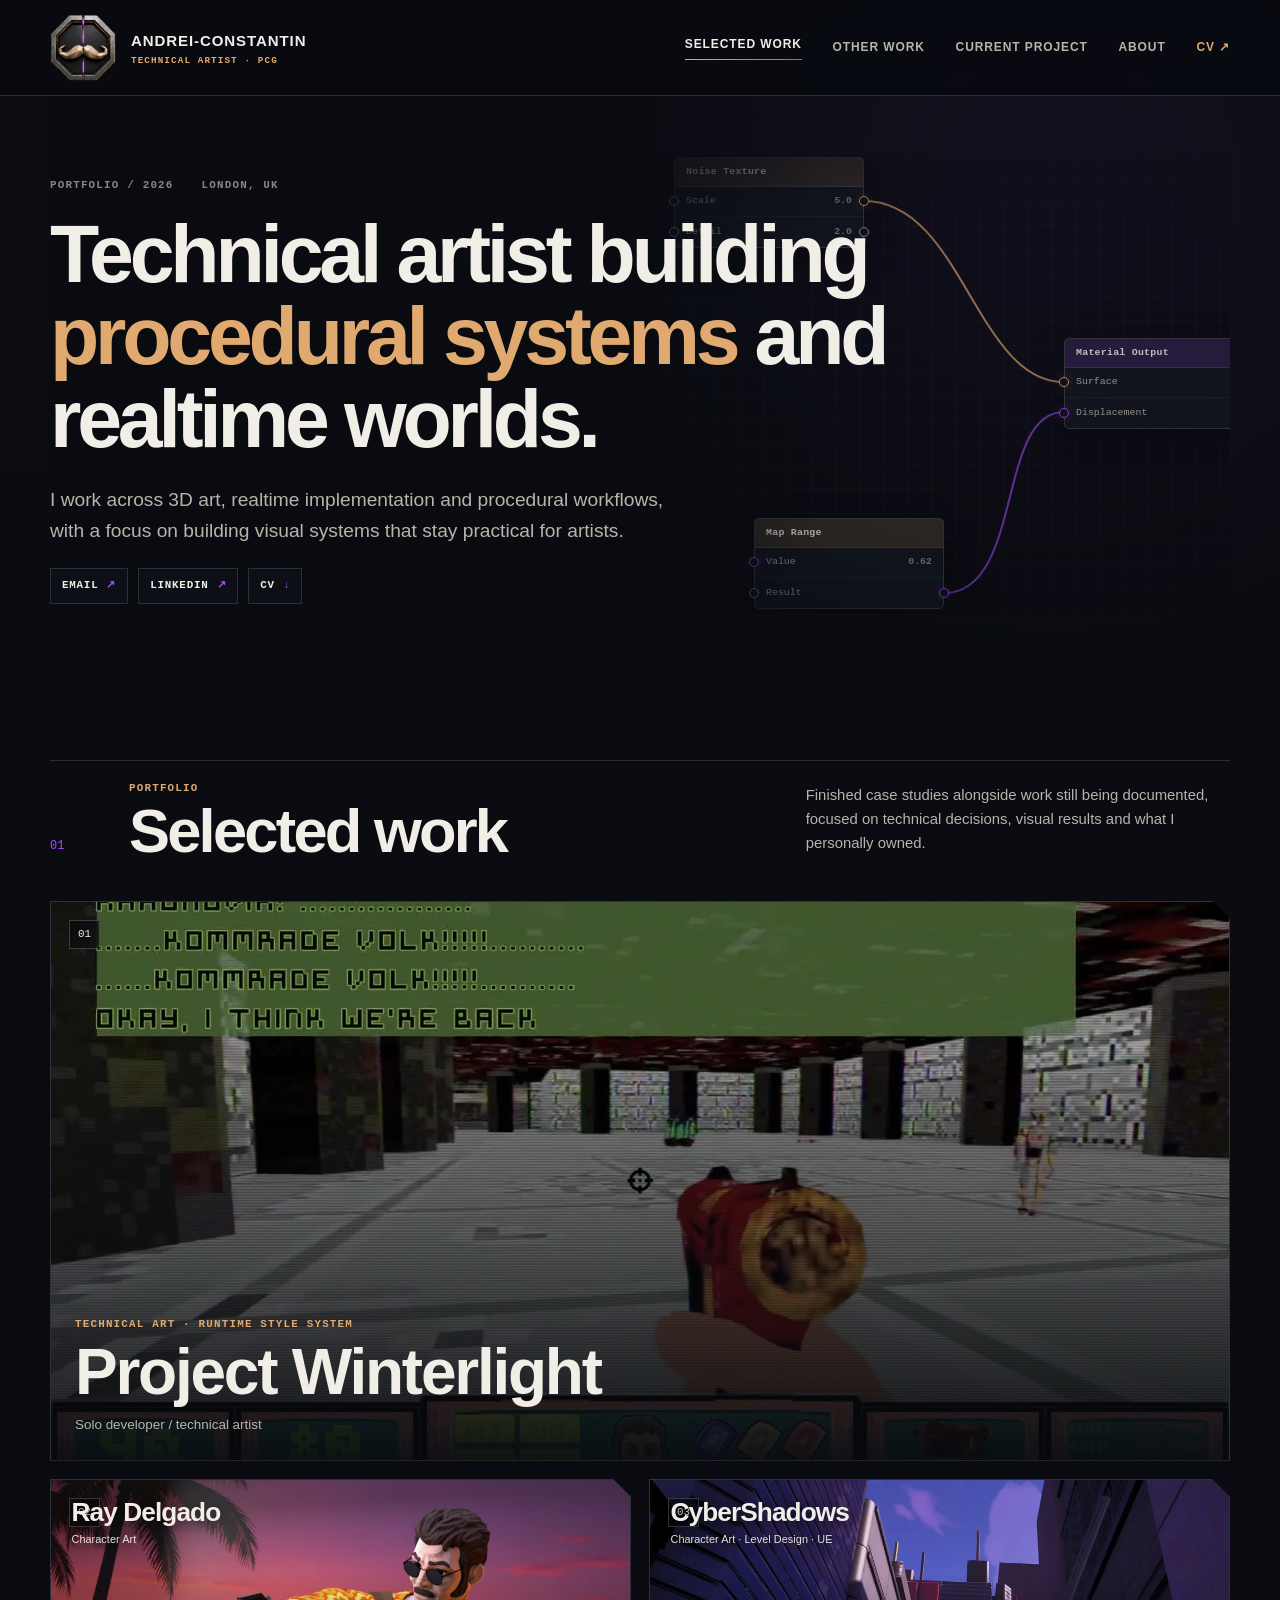
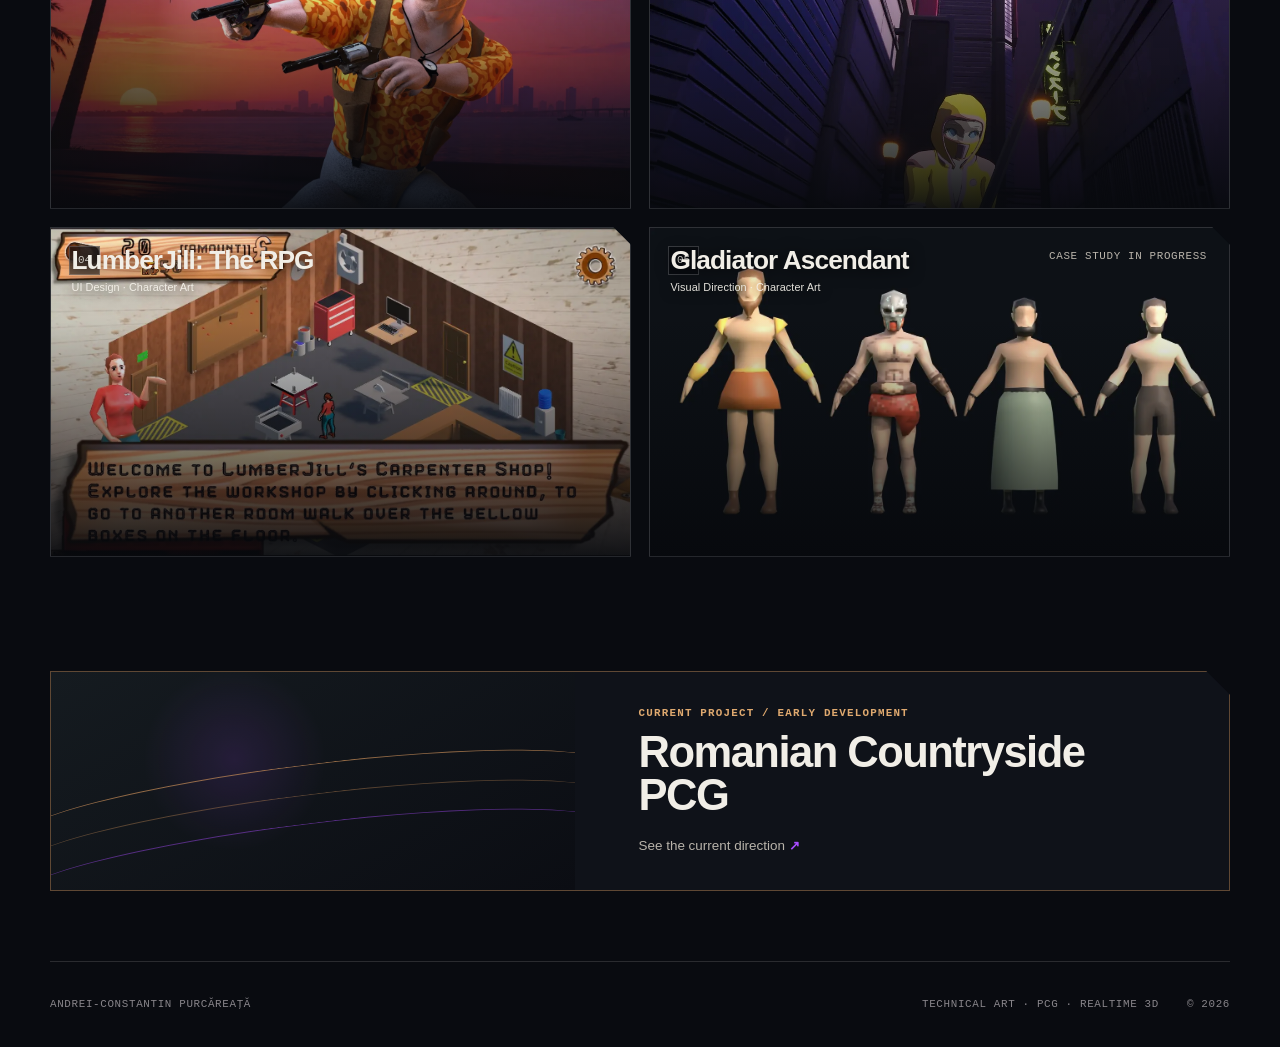
==== index.html @ 2d048ba5 "Add portfolio sharing metadata" ====
<!doctype html>
<html lang="en">
  <head>
    <meta charset="utf-8" />
    <meta name="viewport" content="width=device-width, initial-scale=1" />
    <meta name="theme-color" content="#090b10" />
    <meta
      name="description"
      content="Andrei-Constantin Purcăreață — technical artist working across procedural systems, realtime 3D and artist-facing workflows."
    />
    <meta property="og:title" content="Andrei-Constantin Purcăreață — Technical Artist" />
    <meta property="og:description" content="Technical art, realtime 3D and procedural workflows with a strong art-production foundation." />
    <meta property="og:type" content="website" />
    <meta property="og:url" content="https://andcns.github.io/" />
    <meta property="og:image" content="https://andcns.github.io/assets/images/winterlight/cover.webp" />
    <meta name="twitter:card" content="summary_large_image" />
    <link rel="canonical" href="https://andcns.github.io/" />
    <title>Andrei-Constantin Purcăreață — Technical Artist</title>
    <link rel="stylesheet" href="./styles.css?v=10" />
    <link rel="stylesheet" href="./winterlight.css?v=2" />
    <link rel="stylesheet" href="./cybershadows.css?v=5" />
    <link rel="stylesheet" href="./ray-delgado.css?v=1" />
    <link rel="stylesheet" href="./lumberjill.css?v=3" />
    <script src="./content/portfolio.js?v=16" defer></script>
    <script src="./site.js?v=10" defer></script>
    <script src="./content/winterlight.js?v=2" defer></script>
    <script src="./content/cybershadows.js?v=5" defer></script>
    <script src="./content/ray-delgado.js?v=4" defer></script>
    <script src="./content/lumberjill.js?v=3" defer></script>
    <script src="./content/lumberjill-final-pass.js?v=2" defer></script>
    <script src="./content/hireability-pass.js?v=1" defer></script>
  </head>
  <body>
    <a class="skip-link" href="#selected-work">Skip to selected work</a>
    <header class="site-header">
      <a class="brand" href="#top" aria-label="Andrei-Constantin Purcăreață — back to top">
        <span class="brand-mark" aria-hidden="true">
          <img src="./assets/brand/logo-transparent.webp" alt="" />
        </span>
        <span class="brand-copy">
          <span class="brand-name">Andrei-Constantin</span>
          <span class="brand-role">Technical Artist · PCG</span>
        </span>
      </a>
      <button class="menu-toggle" type="button" aria-expanded="false" aria-controls="site-nav">
        <span>Menu</span>
      </button>
      <nav class="site-nav" id="site-nav" aria-label="Primary navigation">
        <a href="#selected-work" aria-current="page">Selected work</a>
        <a href="./other-work/">Other work</a>
        <a href="./devlogs/">Current project</a>
        <a href="./about/">About</a>
        <a class="nav-cv" href="./assets/files/Andrei-Purcareata-CV.pdf">CV <span aria-hidden="true">↗</span></a>
      </nav>
    </header>
    <main id="top">
      <section class="intro shell" aria-labelledby="intro-title">
        <div class="intro-copy">
          <p class="technical-label"><span>Portfolio / 2026</span><span>London, UK</span></p>
          <h1 id="intro-title">Technical artist building <em>procedural systems</em> and realtime worlds.</h1>
          <p class="intro-summary">I work across 3D art, realtime implementation and procedural workflows, with a focus on building visual systems that stay practical for artists.</p>
        </div>
        <div class="intro-signal shader-graph" aria-hidden="true">
          <svg class="shader-links" viewBox="0 0 740 460" preserveAspectRatio="none">
            <path class="shader-link shader-link-copper" d="M340 48 C438 48 452 229 540 229"></path>
            <path class="shader-link shader-link-violet" d="M420 440 C500 440 472 259 540 259"></path>
          </svg>
          <span class="shader-node shader-node-noise">
            <span class="shader-node-title">Noise Texture</span>
            <span class="shader-node-row"><i class="shader-socket socket-input"></i>Scale <b>5.0</b><i class="shader-socket socket-output socket-copper"></i></span>
            <span class="shader-node-row"><i class="shader-socket socket-input"></i>Detail <b>2.0</b><i class="shader-socket socket-output socket-grey"></i></span>
          </span>
          <span class="shader-node shader-node-range">
            <span class="shader-node-title">Map Range</span>
            <span class="shader-node-row"><i class="shader-socket socket-input socket-violet"></i>Value <b>0.62</b></span>
            <span class="shader-node-row"><i class="shader-socket socket-input"></i>Result<i class="shader-socket socket-output socket-violet"></i></span>
          </span>
          <span class="shader-node shader-node-output">
            <span class="shader-node-title shader-node-title-output">Material Output</span>
            <span class="shader-node-row"><i class="shader-socket socket-input socket-copper"></i>Surface</span>
            <span class="shader-node-row"><i class="shader-socket socket-input socket-violet"></i>Displacement</span>
          </span>
        </div>
      </section>
      <section class="section shell" id="selected-work" aria-labelledby="selected-title">
        <header class="section-header">
          <p class="section-index">01</p>
          <div>
            <p class="technical-label">Portfolio</p>
            <h2 id="selected-title">Selected work</h2>
          </div>
          <p class="section-note">Finished case studies alongside work still being documented, focused on technical decisions, visual results and what I personally owned.</p>
        </header>
        <div class="selected-grid" id="selected-grid"></div>
      </section>
      <section class="shell devlog-callout-wrap" aria-label="Current development">
        <a class="devlog-callout" href="./devlogs/">
          <span class="devlog-visual" aria-hidden="true">
            <span class="terrain-line terrain-line-a"></span>
            <span class="terrain-line terrain-line-b"></span>
            <span class="terrain-line terrain-line-c"></span>
          </span>
          <span class="devlog-copy">
            <span class="technical-label">Current project / Early development</span>
            <strong>Romanian Countryside PCG</strong>
            <span>See the current direction <b aria-hidden="true">↗</b></span>
          </span>
        </a>
      </section>
    </main>

    <footer class="site-footer shell">
      <span>Andrei-Constantin Purcăreață</span>
      <span>Technical Art · PCG · Realtime 3D</span>
      <span>© 2026</span>
    </footer>
    <dialog class="project-dialog" id="project-dialog" aria-labelledby="dialog-title">
      <button class="dialog-close" type="button" aria-label="Close case study">Close <span aria-hidden="true">×</span></button>
      <div class="dialog-scroll">
        <div class="dialog-hero" id="dialog-hero"></div>
        <article class="dialog-content shell">
          <p class="technical-label" id="dialog-label"></p>
          <h2 id="dialog-title"></h2>
          <p class="dialog-summary" id="dialog-summary"></p>
          <dl class="dialog-meta" id="dialog-meta"></dl>
          <div class="dialog-placeholder">
            <p class="technical-label">Case study / In progress</p>
            <p>This project is still being documented. I am only publishing the full breakdown once the supporting media is ready.</p>
          </div>
        </article>
      </div>
    </dialog>
  </body>
</html>
---- styles.css ----
:root {
  --ink: #090b10;
  --ink-raised: #0f1219;
  --ink-soft: #151923;
  --paper: #f1eee7;
  --paper-soft: #b9b4ab;
  --muted: #88858a;
  --line: rgba(241, 238, 231, 0.14);
  --line-strong: rgba(241, 238, 231, 0.28);
  --copper: #c28a56;
  --copper-bright: #dfa96f;
  --violet: #a84cff;
  --violet-glow: rgba(168, 76, 255, 0.28);
  --shell: min(1180px, calc(100vw - 40px));
  --display: "Bahnschrift", "Arial Narrow", "Segoe UI", sans-serif;
  --body: Inter, "Segoe UI", Arial, sans-serif;
}

* {
  box-sizing: border-box;
}

html {
  scroll-behavior: smooth;
  scroll-padding-top: 108px;
  background: var(--ink);
}

body {
  margin: 0;
  background:
    radial-gradient(circle at 82% 8%, rgba(168, 76, 255, 0.055), transparent 28rem),
    linear-gradient(180deg, #0b0d13 0%, var(--ink) 45%);
  color: var(--paper);
  font-family: var(--body);
  font-size: 16px;
  line-height: 1.6;
  text-rendering: optimizeLegibility;
}

body::before {
  position: fixed;
  inset: 0;
  z-index: -1;
  background-image:
    linear-gradient(rgba(255, 255, 255, 0.018) 1px, transparent 1px),
    linear-gradient(90deg, rgba(255, 255, 255, 0.018) 1px, transparent 1px);
  background-size: 52px 52px;
  content: "";
  mask-image: linear-gradient(to bottom, black, transparent 70%);
}

body.dialog-open {
  overflow: hidden;
}

body.lightbox-open {
  overflow: hidden;
}

a {
  color: inherit;
  text-decoration: none;
}

button,
a {
  -webkit-tap-highlight-color: transparent;
}

img {
  display: block;
  max-width: 100%;
}

button {
  color: inherit;
  font: inherit;
}

::selection {
  background: var(--violet);
  color: white;
}

:focus-visible {
  outline: 2px solid var(--violet);
  outline-offset: 4px;
}

.shell {
  width: var(--shell);
  margin-inline: auto;
}

.skip-link {
  position: fixed;
  top: 10px;
  left: 10px;
  z-index: 200;
  padding: 10px 14px;
  background: var(--paper);
  color: var(--ink);
  transform: translateY(-150%);
}

.skip-link:focus {
  transform: translateY(0);
}

.site-header {
  position: sticky;
  top: 0;
  z-index: 50;
  min-height: 96px;
  display: flex;
  align-items: center;
  justify-content: space-between;
  gap: 30px;
  padding-inline: max(20px, calc((100vw - 1180px) / 2));
  border-bottom: 1px solid var(--line);
  background: rgba(9, 11, 16, 0.88);
  backdrop-filter: blur(18px);
}

.brand {
  min-width: max-content;
  display: inline-flex;
  align-items: center;
  gap: 15px;
}

.brand-mark {
  position: relative;
  width: 66px;
  height: 66px;
  display: block;
  flex: 0 0 auto;
}

.brand-mark img {
  width: 100%;
  height: 100%;
  object-fit: contain;
}

.brand-copy {
  display: flex;
  flex-direction: column;
  gap: 3px;
}

.brand-name {
  font-family: var(--display);
  font-size: 0.94rem;
  font-weight: 750;
  letter-spacing: 0.06em;
  text-transform: uppercase;
}

.brand-role {
  color: var(--copper-bright);
  font-family: ui-monospace, SFMono-Regular, Consolas, monospace;
  font-size: 0.58rem;
  font-weight: 700;
  letter-spacing: 0.12em;
  line-height: 1;
  text-transform: uppercase;
}

.site-nav {
  display: flex;
  align-items: center;
  gap: clamp(15px, 2.4vw, 31px);
  color: var(--paper-soft);
  font-size: 0.75rem;
  font-weight: 700;
  letter-spacing: 0.075em;
  text-transform: uppercase;
}

.site-nav a {
  transition: color 160ms ease;
}

.site-nav a:hover {
  color: var(--paper);
}

.site-nav a[aria-current="page"] {
  color: var(--paper);
}

.site-nav a[aria-current="page"]::after {
  display: block;
  width: 100%;
  height: 1px;
  margin-top: 4px;
  background: linear-gradient(90deg, var(--copper-bright), var(--violet));
  content: "";
}

.site-nav .nav-cv {
  color: var(--copper-bright);
}

.menu-toggle {
  display: none;
  border: 0;
  background: transparent;
  font-size: 0.76rem;
  font-weight: 750;
  letter-spacing: 0.08em;
  text-transform: uppercase;
}

.intro {
  position: relative;
  min-height: 500px;
  display: flex;
  align-items: center;
  overflow: hidden;
  padding-block: 82px 66px;
  isolation: isolate;
}

.intro-copy {
  position: relative;
  z-index: 2;
  max-width: 920px;
}

.intro::after {
  position: absolute;
  z-index: 1;
  inset: 0 auto 0 0;
  width: 66%;
  background: linear-gradient(90deg, var(--ink) 0%, rgba(9, 11, 16, 0.88) 35%, rgba(9, 11, 16, 0.56) 68%, transparent 100%);
  content: "";
  pointer-events: none;
}

.technical-label {
  margin: 0;
  color: var(--copper-bright);
  font-family: ui-monospace, SFMono-Regular, Consolas, monospace;
  font-size: 0.68rem;
  font-weight: 700;
  letter-spacing: 0.11em;
  line-height: 1.4;
  text-transform: uppercase;
}

.intro .technical-label {
  display: flex;
  gap: 28px;
  margin-bottom: 20px;
  color: var(--muted);
}

h1,
h2,
h3,
p {
  margin-top: 0;
}

h1,
h2,
h3 {
  font-family: var(--display);
  line-height: 1.02;
}

.intro h1 {
  max-width: 950px;
  margin-bottom: 25px;
  font-size: clamp(2.65rem, 6.3vw, 6.15rem);
  font-weight: 720;
  letter-spacing: -0.052em;
}

.intro h1 em {
  color: var(--copper-bright);
  font-style: normal;
  font-weight: inherit;
}

.intro-summary {
  max-width: 650px;
  margin-bottom: 0;
  color: var(--paper-soft);
  font-size: clamp(1rem, 1.55vw, 1.2rem);
}

.intro-signal {
  position: absolute;
  z-index: 0;
  top: 50%;
  right: -34px;
  width: 740px;
  height: 460px;
  opacity: 0.78;
  transform: translateY(-50%);
  pointer-events: none;
  -webkit-mask-image: radial-gradient(ellipse 84% 78% at 68% 50%, #000 28%, rgba(0, 0, 0, 0.9) 56%, transparent 100%);
  mask-image: radial-gradient(ellipse 84% 78% at 68% 50%, #000 28%, rgba(0, 0, 0, 0.9) 56%, transparent 100%);
}

.inner-page {
  min-height: calc(100dvh - 172px);
}

.page-intro {
  padding-block: clamp(70px, 9vw, 125px) clamp(46px, 6vw, 78px);
  border-bottom: 1px solid var(--line);
}

.page-intro-grid {
  display: grid;
  grid-template-columns: minmax(0, 1.35fr) minmax(280px, 0.65fr);
  gap: clamp(38px, 8vw, 120px);
  align-items: end;
  margin-top: 14px;
}

.page-intro h1 {
  margin: 0;
  font-size: clamp(3.7rem, 8vw, 8.2rem);
  letter-spacing: -0.055em;
}

.page-intro-grid > p {
  max-width: 520px;
  margin: 0 0 10px;
  color: var(--paper-soft);
  font-size: clamp(1rem, 1.5vw, 1.15rem);
}

.page-work-list {
  padding-top: 58px;
}

.page-about {
  padding-top: clamp(54px, 7vw, 90px);
}

.page-about .about-grid {
  padding-left: 0;
}

.shader-graph {
  overflow: hidden;
  background:
    linear-gradient(rgba(255, 255, 255, 0.025) 1px, transparent 1px),
    linear-gradient(90deg, rgba(255, 255, 255, 0.025) 1px, transparent 1px),
    rgba(8, 10, 15, 0.18);
  background-size: 24px 24px;
}

.shader-links {
  position: absolute;
  inset: 0;
  width: 100%;
  height: 100%;
  overflow: visible;
  pointer-events: none;
}

.shader-link {
  fill: none;
  stroke-width: 2;
  vector-effect: non-scaling-stroke;
}

.shader-link-copper {
  stroke: rgba(223, 169, 111, 0.78);
}

.shader-link-violet {
  stroke: rgba(168, 76, 255, 0.7);
}

.shader-node {
  position: absolute;
  z-index: 1;
  width: 190px;
  overflow: visible;
  border: 1px solid rgba(241, 238, 231, 0.18);
  border-radius: 5px;
  background: rgba(20, 24, 32, 0.88);
  box-shadow: 0 12px 32px rgba(0, 0, 0, 0.34);
  color: var(--paper-soft);
  font-family: ui-monospace, SFMono-Regular, Consolas, monospace;
  font-size: 0.62rem;
  line-height: 1;
}

.shader-node-noise {
  top: 4px;
  left: 150px;
}

.shader-node-range {
  bottom: 4px;
  left: 230px;
}

.shader-node-output {
  top: 185px;
  right: 20px;
  width: 180px;
}

.shader-node-title {
  display: block;
  padding: 9px 11px;
  border-bottom: 1px solid rgba(241, 238, 231, 0.12);
  border-radius: 3px 3px 0 0;
  background: rgba(194, 138, 86, 0.2);
  color: var(--paper);
  font-weight: 800;
  letter-spacing: 0.025em;
}

.shader-node-title-output {
  background: rgba(168, 76, 255, 0.18);
}

.shader-node-row {
  position: relative;
  min-height: 30px;
  display: flex;
  align-items: center;
  justify-content: space-between;
  gap: 8px;
  padding: 7px 11px;
  border-bottom: 1px solid rgba(241, 238, 231, 0.055);
}

.shader-node-row:last-child {
  border-bottom: 0;
}

.shader-node-row b {
  color: var(--muted);
  font-weight: 600;
}

.shader-socket {
  position: absolute;
  top: 50%;
  width: 10px;
  height: 10px;
  border: 1.5px solid #8f929a;
  border-radius: 50%;
  background: var(--ink-raised);
  transform: translateY(-50%);
}

.socket-input {
  left: -6px;
}

.socket-output {
  right: -6px;
}

.socket-copper {
  border-color: var(--copper-bright);
  box-shadow: 0 0 8px rgba(223, 169, 111, 0.25);
}

.socket-violet {
  border-color: var(--violet);
  box-shadow: 0 0 8px var(--violet-glow);
}

.socket-grey {
  border-color: #a8abb2;
}

.section {
  padding-block: 90px;
}

.section-header {
  display: grid;
  grid-template-columns: 55px minmax(0, 1fr) minmax(280px, 0.65fr);
  gap: 24px;
  align-items: end;
  margin-bottom: 38px;
  padding-top: 20px;
  border-top: 1px solid var(--line);
}

.section-index {
  margin-bottom: 6px;
  color: var(--violet);
  font-family: ui-monospace, monospace;
  font-size: 0.75rem;
}

.section-header h2 {
  margin: 4px 0 0;
  font-size: clamp(2.3rem, 4.8vw, 5rem);
  letter-spacing: -0.045em;
}

.section-note {
  margin-bottom: 7px;
  color: var(--paper-soft);
  font-size: 0.93rem;
}

.selected-grid {
  display: grid;
  grid-template-columns: repeat(2, minmax(0, 1fr));
  gap: 18px;
}

.selected-card {
  position: relative;
  min-height: 330px;
  padding: 0;
  overflow: hidden;
  border: 1px solid var(--line);
  background: var(--ink-raised);
  cursor: pointer;
  text-align: left;
  isolation: isolate;
  clip-path: polygon(0 0, calc(100% - 18px) 0, 100% 18px, 100% 100%, 0 100%);
  transform: translateZ(0);
  transition:
    border-color 260ms ease,
    transform 420ms cubic-bezier(0.2, 0.75, 0.2, 1),
    box-shadow 420ms ease;
}

.selected-card::after {
  position: absolute;
  right: 0;
  bottom: 0;
  left: 0;
  z-index: 3;
  height: 2px;
  background: linear-gradient(90deg, transparent, var(--copper-bright), var(--violet), transparent);
  content: "";
  opacity: 0;
  transform: translateX(-35%);
  transition: opacity 260ms ease, transform 560ms cubic-bezier(0.2, 0.75, 0.2, 1);
}

.selected-card-featured {
  grid-column: 1 / -1;
  min-height: 560px;
}

.card-media,
.card-shade {
  position: absolute;
  inset: 0;
}

.card-media img,
.other-gallery img,
.zoomable-image img {
  width: 100%;
  height: 100%;
  object-fit: cover;
}

.card-media img {
  transition: transform 700ms cubic-bezier(0.16, 0.75, 0.22, 1), filter 420ms ease;
}

.card-shade {
  background: linear-gradient(180deg, rgba(7, 9, 13, 0.02) 28%, rgba(7, 9, 13, 0.94) 100%);
  transition: background 420ms ease;
}

.card-number {
  position: absolute;
  top: 18px;
  left: 18px;
  z-index: 2;
  padding: 5px 8px;
  border: 1px solid rgba(255, 255, 255, 0.2);
  background: rgba(7, 9, 13, 0.55);
  color: var(--paper);
  font-family: ui-monospace, monospace;
  font-size: 0.68rem;
  backdrop-filter: blur(8px);
}

.card-copy {
  position: absolute;
  right: 24px;
  bottom: 24px;
  left: 24px;
  z-index: 2;
  display: flex;
  flex-direction: column;
  align-items: flex-start;
  transition: transform 420ms cubic-bezier(0.2, 0.75, 0.2, 1);
}

.card-copy strong {
  margin-top: 8px;
  font-family: var(--display);
  font-size: clamp(1.65rem, 3.2vw, 3.5rem);
  line-height: 1;
  letter-spacing: -0.035em;
}

.selected-card-featured .card-copy strong {
  font-size: clamp(2.5rem, 5vw, 5.5rem);
}

.card-role {
  margin-top: 10px;
  color: var(--paper-soft);
  font-size: 0.84rem;
}

.card-open {
  position: absolute;
  right: 22px;
  top: 20px;
  z-index: 2;
  color: var(--paper);
  font-family: ui-monospace, monospace;
  font-size: 0.68rem;
  letter-spacing: 0.06em;
  opacity: 0;
  transform: translateY(-6px);
  transition: opacity 300ms ease, transform 420ms cubic-bezier(0.2, 0.75, 0.2, 1);
  text-transform: uppercase;
}

.selected-card:hover,
.selected-card:focus-visible {
  border-color: rgba(194, 138, 86, 0.72);
  box-shadow: 0 22px 60px rgba(0, 0, 0, 0.28);
  transform: translateY(-5px);
}

.selected-card:hover .card-media img,
.selected-card:focus-visible .card-media img {
  filter: saturate(1.08) contrast(1.03);
  transform: scale(1.045);
}

.selected-card:hover .card-shade,
.selected-card:focus-visible .card-shade {
  background: linear-gradient(180deg, rgba(7, 9, 13, 0.02) 18%, rgba(7, 9, 13, 0.96) 100%);
}

.selected-card:hover .card-copy,
.selected-card:focus-visible .card-copy {
  transform: translateY(-6px);
}

.selected-card:hover .card-open,
.selected-card:focus-visible .card-open {
  opacity: 1;
  transform: translateY(0);
}

.selected-card:hover::after,
.selected-card:focus-visible::after {
  opacity: 0.9;
  transform: translateX(0);
}

.pending-media {
  position: absolute;
  inset: 0;
  display: grid;
  place-items: center;
  overflow: hidden;
  background:
    radial-gradient(circle at 50% 50%, rgba(168, 76, 255, 0.16), transparent 27%),
    linear-gradient(135deg, #11151d, #090b10 60%);
}

.pending-media::before,
.pending-media::after {
  position: absolute;
  width: 70%;
  height: 1px;
  background: linear-gradient(90deg, transparent, rgba(194, 138, 86, 0.58), transparent);
  content: "";
}

.pending-media::before {
  transform: rotate(22deg);
}

.pending-media::after {
  transform: rotate(-22deg);
}

.pending-orbit {
  width: 125px;
  height: 125px;
  border: 1px solid rgba(168, 76, 255, 0.42);
  border-radius: 50%;
  box-shadow: 0 0 60px rgba(168, 76, 255, 0.08) inset;
}

.pending-media .technical-label {
  position: absolute;
  bottom: 42%;
  max-width: 230px;
  padding: 7px 10px;
  background: rgba(9, 11, 16, 0.72);
  color: var(--paper-soft);
  text-align: center;
}

.devlog-callout-wrap {
  padding-block: 24px 70px;
}

.devlog-callout {
  position: relative;
  min-height: 205px;
  display: grid;
  grid-template-columns: 1fr 1.25fr;
  align-items: stretch;
  overflow: hidden;
  border: 1px solid rgba(194, 138, 86, 0.45);
  background: var(--ink-raised);
  clip-path: polygon(0 0, calc(100% - 24px) 0, 100% 24px, 100% 100%, 0 100%);
  transition: border-color 180ms ease, transform 180ms ease;
}

.devlog-callout:hover {
  border-color: var(--violet);
  transform: translateY(-3px);
}

.devlog-visual {
  position: relative;
  overflow: hidden;
  background:
    radial-gradient(circle at 35% 40%, rgba(168, 76, 255, 0.13), transparent 25%),
    linear-gradient(150deg, #151b20, #0b0d13);
}

.terrain-line {
  position: absolute;
  right: -8%;
  left: -8%;
  height: 80px;
  border-top: 1px solid rgba(194, 138, 86, 0.72);
  border-radius: 50%;
  transform: rotate(-7deg);
}

.terrain-line-a {
  top: 42%;
}

.terrain-line-b {
  top: 56%;
  border-color: rgba(194, 138, 86, 0.4);
}

.terrain-line-c {
  top: 69%;
  border-color: rgba(168, 76, 255, 0.45);
}

.devlog-copy {
  display: flex;
  flex-direction: column;
  justify-content: center;
  align-items: flex-start;
  padding: 34px clamp(28px, 5vw, 68px);
}

.devlog-copy strong {
  margin: 10px 0 17px;
  font-family: var(--display);
  font-size: clamp(1.8rem, 3.4vw, 3.4rem);
  line-height: 1;
  letter-spacing: -0.035em;
}

.devlog-copy > span:last-child {
  color: var(--paper-soft);
  font-size: 0.84rem;
}

.devlog-copy b {
  color: var(--violet);
}

.section-header-compact {
  margin-bottom: 32px;
}

.other-grid {
  display: grid;
  grid-template-columns: 1fr;
  gap: 28px;
}

.other-card {
  display: grid;
  grid-template-columns: minmax(0, 1.55fr) minmax(300px, 0.45fr);
  min-height: 410px;
  border-top: 1px solid var(--line-strong);
  border-bottom: 1px solid var(--line);
  background: rgba(15, 18, 25, 0.52);
}

.other-gallery {
  min-height: 410px;
  display: grid;
  grid-template-columns: minmax(0, 1.35fr) minmax(140px, 0.65fr);
  grid-template-rows: repeat(2, minmax(0, 1fr));
  gap: 2px;
  overflow: hidden;
  background: var(--ink);
}

.other-gallery .zoomable-image:first-child {
  grid-row: 1 / -1;
}

.other-copy {
  display: flex;
  flex-direction: column;
  justify-content: center;
  padding: clamp(30px, 4vw, 58px);
}

.other-copy h3 {
  margin: 13px 0 20px;
  font-size: clamp(2rem, 3.4vw, 3.5rem);
  letter-spacing: -0.02em;
}

.other-copy > p:last-child {
  margin-bottom: 0;
  color: var(--paper-soft);
  font-size: 1rem;
}

.zoomable-image {
  position: relative;
  min-width: 0;
  min-height: 0;
  display: block;
  padding: 0;
  overflow: hidden;
  border: 0;
  background: var(--ink-soft);
  cursor: zoom-in;
}

.zoomable-image img {
  transition: filter 280ms ease, transform 480ms cubic-bezier(0.18, 0.8, 0.2, 1);
}

.zoomable-image:hover img,
.zoomable-image:focus-visible img {
  filter: brightness(1.06) saturate(1.04);
  transform: scale(1.018);
}

.zoom-hint {
  position: absolute;
  right: 12px;
  bottom: 12px;
  padding: 6px 8px;
  border: 1px solid rgba(255, 255, 255, 0.2);
  background: rgba(7, 9, 13, 0.72);
  color: var(--paper);
  font-family: ui-monospace, monospace;
  font-size: 0.62rem;
  font-weight: 700;
  letter-spacing: 0.07em;
  display: inline-flex;
  align-items: center;
  gap: 6px;
  opacity: 0.84;
  transform: translateY(0);
  transition: opacity 220ms ease, transform 280ms ease, border-color 220ms ease;
  text-transform: uppercase;
  backdrop-filter: blur(8px);
}

.zoom-hint svg {
  width: 17px;
  height: 17px;
  fill: none;
  stroke: currentColor;
  stroke-linecap: round;
  stroke-linejoin: round;
  stroke-width: 1.7;
}

.zoomable-image:hover .zoom-hint,
.zoomable-image:focus-visible .zoom-hint {
  opacity: 1;
  border-color: var(--copper-bright);
  transform: scale(1.04);
}

.about {
  padding-bottom: 120px;
}

.about-grid {
  display: grid;
  grid-template-columns: minmax(0, 1.15fr) minmax(300px, 0.85fr);
  gap: clamp(50px, 9vw, 130px);
  padding-left: 79px;
}

.about-lead {
  margin-bottom: 0;
  font-family: var(--display);
  font-size: clamp(1.9rem, 3.4vw, 3.5rem);
  font-weight: 680;
  letter-spacing: -0.035em;
  line-height: 1.13;
}

.about-copy {
  color: var(--paper-soft);
}

.about-links {
  display: grid;
  grid-template-columns: repeat(2, minmax(0, 1fr));
  gap: 1px;
  margin-top: 30px;
  background: var(--line);
  border: 1px solid var(--line);
}

.about-links a {
  display: flex;
  justify-content: space-between;
  gap: 12px;
  padding: 12px 14px;
  background: var(--ink);
  color: var(--paper);
  font-size: 0.78rem;
  font-weight: 700;
}

.about-links a:hover {
  color: var(--violet);
}

.site-footer {
  min-height: 86px;
  display: grid;
  grid-template-columns: 1fr auto auto;
  align-items: center;
  gap: 28px;
  border-top: 1px solid var(--line);
  color: var(--muted);
  font-family: ui-monospace, monospace;
  font-size: 0.68rem;
  letter-spacing: 0.06em;
  text-transform: uppercase;
}

.project-dialog {
  width: 100vw;
  max-width: none;
  height: 100dvh;
  max-height: none;
  margin: 0;
  padding: 0;
  border: 0;
  background: rgba(9, 11, 16, 0.78);
  color: var(--paper);
  -webkit-backdrop-filter: blur(14px) saturate(0.82);
  backdrop-filter: blur(14px) saturate(0.82);
  opacity: 0;
  transform: translateY(22px) scale(0.992);
  transition:
    opacity 280ms ease,
    transform 420ms cubic-bezier(0.18, 0.8, 0.2, 1);
}

.project-dialog::backdrop {
  background: rgba(3, 4, 6, 0.28);
  -webkit-backdrop-filter: blur(2px);
  backdrop-filter: blur(2px);
  opacity: 0;
  transition: opacity 320ms ease;
}

.project-dialog.is-visible {
  opacity: 1;
  transform: translateY(0) scale(1);
}

.project-dialog.is-visible::backdrop {
  opacity: 1;
}

.dialog-scroll {
  height: 100%;
  overflow-y: auto;
  background: linear-gradient(180deg, rgba(9, 11, 16, 0.08), rgba(9, 11, 16, 0.58));
}

.dialog-close {
  position: fixed;
  top: 17px;
  right: 22px;
  z-index: 5;
  display: inline-flex;
  align-items: center;
  gap: 9px;
  padding: 8px 11px;
  border: 1px solid var(--line-strong);
  background: rgba(9, 11, 16, 0.8);
  color: var(--paper);
  font-size: 0.72rem;
  font-weight: 700;
  letter-spacing: 0.08em;
  text-transform: uppercase;
  backdrop-filter: blur(12px);
  cursor: pointer;
}

.dialog-close span {
  color: var(--violet);
  font-size: 1.3rem;
  line-height: 1;
}

.dialog-hero {
  position: relative;
  min-height: min(70vh, 720px);
  background: var(--ink-soft);
  opacity: 0.82;
  transform: scale(1.018);
  transition: opacity 360ms ease, transform 480ms cubic-bezier(0.18, 0.8, 0.2, 1);
}

.dialog-hero > .zoomable-image {
  position: absolute;
  inset: 0;
  width: 100%;
  height: 100%;
}

.project-dialog.is-visible .dialog-hero {
  opacity: 1;
  transform: scale(1);
}

.dialog-hero::after {
  position: absolute;
  inset: auto 0 0;
  height: 45%;
  background: linear-gradient(transparent, var(--ink));
  content: "";
  pointer-events: none;
}

.dialog-content {
  padding-block: 60px 110px;
  opacity: 0;
  transform: translateY(18px);
  transition: opacity 360ms ease, transform 480ms cubic-bezier(0.18, 0.8, 0.2, 1);
}

.project-dialog.is-visible .dialog-content {
  opacity: 1;
  transform: translateY(0);
}

.dialog-content h2 {
  max-width: 900px;
  margin: 12px 0 22px;
  font-size: clamp(3rem, 7vw, 7rem);
  letter-spacing: -0.052em;
}

.dialog-summary {
  max-width: 800px;
  color: var(--paper-soft);
  font-size: clamp(1.05rem, 1.7vw, 1.28rem);
}

.dialog-meta {
  display: grid;
  grid-template-columns: repeat(3, minmax(0, 1fr));
  margin-block: 44px;
  border-top: 1px solid var(--line);
  border-bottom: 1px solid var(--line);
}

.dialog-meta div {
  padding: 22px 22px 22px 0;
}

.dialog-meta div + div {
  padding-left: 22px;
  border-left: 1px solid var(--line);
}

.dialog-meta dt {
  margin-bottom: 6px;
  color: var(--muted);
  font-family: ui-monospace, monospace;
  font-size: 0.66rem;
  letter-spacing: 0.08em;
  text-transform: uppercase;
}

.dialog-meta dd {
  margin: 0;
  font-size: 0.88rem;
  font-weight: 650;
}

.dialog-placeholder {
  max-width: 780px;
  padding: 26px;
  border-left: 2px solid var(--copper);
  background: var(--ink-raised);
}

.dialog-placeholder p:last-child {
  margin: 8px 0 0;
  color: var(--paper-soft);
}

.image-lightbox {
  width: 100vw;
  max-width: none;
  height: 100dvh;
  max-height: none;
  margin: 0;
  padding: 0;
  border: 0;
  background: rgba(4, 5, 8, 0.94);
  color: var(--paper);
  opacity: 0;
  transform: scale(0.985);
  transition: opacity 220ms ease, transform 260ms cubic-bezier(0.18, 0.8, 0.2, 1);
}

.image-lightbox::backdrop {
  background: rgba(0, 0, 0, 0.74);
  backdrop-filter: blur(10px);
}

.image-lightbox.is-visible {
  opacity: 1;
  transform: scale(1);
}

.lightbox-figure {
  width: 100%;
  height: 100%;
  display: grid;
  grid-template-rows: minmax(0, 1fr) auto;
  place-items: center;
  gap: 14px;
  margin: 0;
  padding: 72px 24px 24px;
  pointer-events: none;
}

.lightbox-figure img {
  max-width: 100%;
  max-height: 100%;
  object-fit: contain;
}

.lightbox-figure figcaption {
  color: var(--paper-soft);
  font-family: ui-monospace, monospace;
  font-size: 0.7rem;
  letter-spacing: 0.07em;
  text-align: center;
  text-transform: uppercase;
}

.lightbox-close {
  position: fixed;
  top: 17px;
  right: 22px;
  z-index: 2;
  display: inline-flex;
  align-items: center;
  gap: 9px;
  padding: 8px 11px;
  border: 1px solid var(--line-strong);
  background: rgba(9, 11, 16, 0.82);
  color: var(--paper);
  font-size: 0.72rem;
  font-weight: 700;
  letter-spacing: 0.08em;
  text-transform: uppercase;
  cursor: pointer;
}

.lightbox-close span {
  color: var(--violet);
  font-size: 1.3rem;
  line-height: 1;
}

.devlog-empty {
  max-width: 820px;
  margin-left: 79px;
  padding: clamp(28px, 5vw, 58px);
  border: 1px solid var(--line);
  border-left: 2px solid var(--copper);
  background:
    radial-gradient(circle at 86% 20%, rgba(168, 76, 255, 0.1), transparent 18rem),
    var(--ink-raised);
}

.devlog-empty h3 {
  max-width: 680px;
  margin: 14px 0 18px;
  font-size: clamp(1.8rem, 4vw, 3.7rem);
  letter-spacing: -0.035em;
}

.devlog-empty > p:last-child {
  max-width: 650px;
  margin-bottom: 0;
  color: var(--paper-soft);
}

@media (max-width: 1100px) {
  .intro-signal {
    right: -76px;
    opacity: 0.68;
    transform: translateY(-50%) scale(0.84);
    transform-origin: right center;
  }
}

@media (max-width: 860px) {
  .site-header {
    min-height: 82px;
  }

  .brand-mark {
    width: 56px;
    height: 56px;
  }

  .menu-toggle {
    display: block;
  }

  .site-nav {
    position: absolute;
    top: 81px;
    right: 0;
    left: 0;
    display: none;
    flex-direction: column;
    align-items: stretch;
    gap: 0;
    padding: 10px 20px 20px;
    border-bottom: 1px solid var(--line);
    background: rgba(9, 11, 16, 0.98);
  }

  .site-nav-open {
    display: flex;
  }

  .site-nav a {
    padding: 13px 0;
    border-bottom: 1px solid var(--line);
  }

  .site-nav a[aria-current="page"]::after {
    display: none;
  }

  .intro {
    min-height: 350px;
    padding-block: 58px 35px;
  }

  .intro-signal,
  .intro::after {
    display: none;
  }

  .section {
    padding-block: 65px;
  }

  .section-header {
    grid-template-columns: 38px 1fr;
  }

  .section-note {
    grid-column: 2;
  }

  .page-intro-grid {
    grid-template-columns: 1fr;
    gap: 22px;
  }

  .page-intro-grid > p {
    margin-bottom: 0;
  }

  .selected-card,
  .selected-card-featured {
    min-height: 390px;
  }

  .other-grid {
    grid-template-columns: 1fr;
  }

  .other-card {
    grid-template-columns: 1fr;
  }

  .other-gallery {
    min-height: 430px;
  }

  .about-grid {
    grid-template-columns: 1fr;
    gap: 35px;
    padding-left: 62px;
  }

  .devlog-empty {
    margin-left: 62px;
  }
}

@media (max-width: 620px) {
  :root {
    --shell: min(100% - 28px, 1180px);
  }

  .brand-name {
    font-size: 0.76rem;
    letter-spacing: 0.035em;
  }

  .brand-role {
    font-size: 0.52rem;
  }

  .intro {
    min-height: 330px;
  }

  .intro .technical-label {
    justify-content: space-between;
    gap: 10px;
  }

  .intro h1 {
    font-size: clamp(2.65rem, 13vw, 4.2rem);
  }

  .section-header {
    grid-template-columns: 28px 1fr;
    gap: 12px;
  }

  .section-note {
    grid-column: 1 / -1;
    margin-top: 4px;
  }

  .selected-grid {
    grid-template-columns: repeat(2, minmax(0, 1fr));
    gap: 10px;
  }

  .selected-card-featured {
    grid-column: 1 / -1;
  }

  .selected-card {
    min-height: 250px;
  }

  .selected-card-featured {
    min-height: 350px;
  }

  .selected-card:not(.selected-card-featured) .card-copy {
    right: 10px;
    bottom: 14px;
    left: 10px;
  }

  .selected-card:not(.selected-card-featured) .card-copy strong {
    margin-top: 6px;
    font-size: clamp(1.05rem, 4.7vw, 1.45rem);
    line-height: 0.98;
    letter-spacing: -0.045em;
  }

  .selected-card:not(.selected-card-featured) .technical-label {
    font-size: 0.52rem;
    letter-spacing: 0.07em;
  }

  .selected-card:not(.selected-card-featured) .card-role {
    display: none;
  }

  .selected-card:not(.selected-card-featured) .card-number {
    top: 10px;
    left: 10px;
    padding: 4px 6px;
  }

  .selected-card-featured .card-copy strong {
    font-size: clamp(2.2rem, 11vw, 3.4rem);
  }

  .card-open {
    display: none;
  }

  .devlog-callout {
    min-height: 200px;
    grid-template-columns: 1fr;
    grid-template-rows: 1fr;
  }

  .devlog-visual,
  .devlog-copy {
    grid-row: 1;
    grid-column: 1;
  }

  .devlog-visual {
    min-height: 200px;
  }

  .devlog-copy {
    position: relative;
    z-index: 1;
    padding: 24px 22px;
    background: linear-gradient(90deg, rgba(9, 11, 16, 0.92), rgba(9, 11, 16, 0.54));
  }

  .devlog-copy strong {
    margin-block: 8px 12px;
    font-size: clamp(1.65rem, 8vw, 2.2rem);
  }

  .other-gallery {
    min-height: 330px;
    grid-template-columns: minmax(0, 1.3fr) minmax(90px, 0.7fr);
  }

  .zoom-hint {
    padding: 7px;
  }

  .zoom-hint > span {
    display: none;
  }

  .about-grid {
    padding-left: 0;
  }

  .devlog-empty {
    margin-left: 0;
  }

  .about-links {
    grid-template-columns: 1fr;
  }

  .page-intro {
    padding-block: 54px 38px;
  }

  .page-intro h1 {
    font-size: clamp(3.5rem, 18vw, 5.4rem);
  }

  .site-footer {
    grid-template-columns: 1fr;
    gap: 5px;
    padding-block: 25px;
  }

  .dialog-hero {
    min-height: 48vh;
  }

  .dialog-content {
    padding-block: 38px 80px;
  }

  .dialog-content h2 {
    font-size: clamp(2.7rem, 15vw, 4.5rem);
  }

  .dialog-meta {
    grid-template-columns: 1fr;
  }

  .dialog-meta div,
  .dialog-meta div + div {
    padding: 16px 0;
    border-left: 0;
  }

  .dialog-meta div + div {
    border-top: 1px solid var(--line);
  }
}

@media (max-width: 390px) {
  .brand-role {
    display: none;
  }

  .brand-name {
    max-width: 150px;
    line-height: 1.15;
  }
}

@media (prefers-reduced-motion: reduce) {
  html {
    scroll-behavior: auto;
  }

  *,
  *::before,
  *::after {
    scroll-behavior: auto !important;
    transition-duration: 0.01ms !important;
    animation-duration: 0.01ms !important;
    animation-iteration-count: 1 !important;
  }
}
---- winterlight.css ----
/* Project Winterlight case-study layer.
   Loaded after styles.css so it extends the existing portfolio visual system. */

.card-media video,
.dialog-hero video {
  width: 100%;
  height: 100%;
  display: block;
  object-fit: cover;
}

.wl-card-video {
  pointer-events: none;
  transition: transform 700ms cubic-bezier(0.16, 0.75, 0.22, 1), filter 420ms ease;
}

.selected-card:hover .wl-card-video,
.selected-card:focus-visible .wl-card-video {
  filter: saturate(1.08) contrast(1.03);
  transform: scale(1.045);
}

.wl-dialog-video {
  position: absolute;
  inset: 0;
}

.dialog-case-study-host {
  width: 100%;
  margin-top: 0;
}

.wl-case-study {
  margin-top: 18px;
  border-top: 1px solid var(--line);
}

.wl-section {
  padding-block: clamp(58px, 8vw, 106px);
  border-bottom: 1px solid var(--line);
}

.wl-section:last-child {
  border-bottom: 0;
  padding-bottom: 0;
}

.wl-section-head {
  display: grid;
  grid-template-columns: 74px minmax(0, 0.9fr) minmax(320px, 0.72fr);
  gap: clamp(22px, 4vw, 54px);
  align-items: start;
  margin-bottom: clamp(34px, 5vw, 62px);
}

.wl-index {
  margin: 2px 0 0;
  color: var(--muted);
  font-family: ui-monospace, SFMono-Regular, Consolas, monospace;
  font-size: 0.72rem;
  letter-spacing: 0.08em;
}

.wl-section-head h3 {
  margin: 8px 0 0;
  font-size: clamp(2.25rem, 4.8vw, 4.9rem);
  letter-spacing: -0.045em;
}

.wl-section-head > p:last-child {
  margin: 4px 0 0;
  color: var(--paper-soft);
  font-size: 0.98rem;
}

.wl-lead {
  max-width: 900px;
  margin: 0 0 38px 74px;
  color: var(--paper-soft);
  font-size: clamp(1.02rem, 1.5vw, 1.18rem);
}

.wl-gallery {
  display: grid;
  grid-template-columns: repeat(12, minmax(0, 1fr));
  gap: 10px;
}

.wl-gallery > * {
  min-height: 260px;
}

.wl-gallery-main {
  grid-column: span 7;
  min-height: 470px !important;
}

.wl-gallery-side {
  grid-column: span 5;
}

.wl-gallery-wide {
  grid-column: 1 / -1;
  min-height: 410px !important;
}

.wl-gallery .zoomable-image {
  border: 1px solid var(--line);
  background: var(--ink-raised);
}

.wl-gallery img {
  object-position: center;
}

.wl-research-strip,
.wl-result-strip {
  display: grid;
  grid-template-columns: repeat(4, minmax(0, 1fr));
  margin: 36px 0 48px 74px;
  border: 1px solid var(--line);
  background: rgba(15, 18, 25, 0.62);
}

.wl-stat {
  min-width: 0;
  padding: 22px;
}

.wl-stat + .wl-stat {
  border-left: 1px solid var(--line);
}

.wl-stat span {
  display: block;
  color: var(--muted);
  font-family: ui-monospace, SFMono-Regular, Consolas, monospace;
  font-size: 0.62rem;
  letter-spacing: 0.09em;
  text-transform: uppercase;
}

.wl-stat strong {
  display: block;
  margin-top: 6px;
  color: var(--paper);
  font-family: var(--display);
  font-size: clamp(1.35rem, 2.5vw, 2.3rem);
  line-height: 1;
}

.wl-stat small {
  display: block;
  margin-top: 7px;
  color: var(--paper-soft);
  line-height: 1.4;
}

/* Architecture diagram */
.wl-architecture {
  position: relative;
  margin-left: 74px;
  padding: clamp(26px, 4vw, 46px);
  overflow: hidden;
  border: 1px solid var(--line);
  background:
    linear-gradient(rgba(255,255,255,.024) 1px, transparent 1px),
    linear-gradient(90deg, rgba(255,255,255,.024) 1px, transparent 1px),
    rgba(8, 10, 15, 0.7);
  background-size: 24px 24px;
}

.wl-arch-chain {
  display: grid;
  grid-template-columns: minmax(150px, .7fr) 34px minmax(190px, 1fr) 34px minmax(190px, 1fr) 34px minmax(190px, 1fr);
  align-items: center;
  gap: 8px;
}

.wl-arch-arrow {
  color: var(--copper-bright);
  font-family: ui-monospace, monospace;
  text-align: center;
  opacity: 0.72;
}

.wl-node {
  position: relative;
  min-width: 0;
  overflow: hidden;
  border: 1px solid rgba(241, 238, 231, 0.2);
  border-radius: 6px;
  background: rgba(20, 24, 32, 0.94);
  box-shadow: 0 16px 42px rgba(0,0,0,.28);
  font-family: ui-monospace, SFMono-Regular, Consolas, monospace;
}

.wl-node-title {
  display: flex;
  align-items: center;
  justify-content: space-between;
  gap: 12px;
  padding: 10px 12px;
  border-bottom: 1px solid rgba(241,238,231,.12);
  background: rgba(194, 138, 86, 0.17);
  color: var(--paper);
  font-size: 0.68rem;
  font-weight: 800;
  letter-spacing: 0.025em;
}

.wl-node.violet .wl-node-title {
  background: rgba(168, 76, 255, 0.15);
}

.wl-node-body {
  display: grid;
  gap: 6px;
  padding: 11px 12px 12px;
  color: var(--paper-soft);
  font-size: 0.62rem;
  line-height: 1.35;
}

.wl-node-row {
  display: flex;
  justify-content: space-between;
  gap: 12px;
}

.wl-socket {
  width: 8px;
  height: 8px;
  display: inline-block;
  flex: 0 0 auto;
  border: 1px solid rgba(255,255,255,.38);
  border-radius: 50%;
  background: var(--copper-bright);
  box-shadow: 0 0 11px rgba(223,169,111,.3);
}

.wl-socket.violet {
  background: var(--violet);
  box-shadow: 0 0 11px var(--violet-glow);
}

.wl-arch-listeners {
  position: relative;
  display: grid;
  grid-template-columns: repeat(5, minmax(0, 1fr));
  gap: 10px;
  margin-top: 34px;
  padding-top: 34px;
}

.wl-arch-listeners::before {
  position: absolute;
  top: 0;
  left: 10%;
  right: 10%;
  height: 1px;
  background: linear-gradient(90deg, transparent, var(--violet), var(--copper-bright), transparent);
  content: "";
  opacity: .66;
}

.wl-listener {
  min-height: 100px;
  padding: 14px;
  border: 1px solid var(--line);
  background: rgba(15, 18, 25, 0.82);
}

.wl-listener strong {
  display: block;
  margin-bottom: 7px;
  font-family: var(--display);
  font-size: 1rem;
}

.wl-listener span {
  color: var(--paper-soft);
  font-size: .74rem;
  line-height: 1.42;
}

.wl-caption {
  margin: 12px 0 0 74px;
  color: var(--muted);
  font-size: .76rem;
}

.wl-inspector-grid {
  display: grid;
  grid-template-columns: repeat(3, minmax(0, 1fr));
  gap: 10px;
  margin: 34px 0 0 74px;
}

.wl-inspector-grid .zoomable-image {
  min-height: 250px;
  border: 1px solid var(--line);
}

.wl-inspector-grid .zoomable-image img {
  object-fit: contain;
  background: #20242b;
}

/* Contribution and asset ownership */
.wl-ownership-grid {
  display: grid;
  grid-template-columns: minmax(0, 1fr) minmax(0, 1fr);
  gap: 12px;
  margin-left: 74px;
}

.wl-ownership-card {
  padding: clamp(24px, 3.2vw, 38px);
  border: 1px solid var(--line);
  background: var(--ink-raised);
}

.wl-ownership-card h4 {
  margin: 8px 0 18px;
  font-family: var(--display);
  font-size: clamp(1.6rem, 2.6vw, 2.5rem);
  line-height: 1.05;
}

.wl-ownership-card p,
.wl-ownership-card li {
  color: var(--paper-soft);
}

.wl-ownership-card ul {
  margin: 0;
  padding-left: 18px;
}

.wl-ownership-card li + li {
  margin-top: 7px;
}

.wl-disclosure {
  border-left: 2px solid var(--violet);
}

.wl-gun-showcase {
  display: grid;
  grid-template-columns: minmax(0, 1.4fr) minmax(260px, .6fr);
  gap: 10px;
  margin: 38px 0 0 74px;
}

.wl-gun-main,
.wl-gun-side > * {
  border: 1px solid var(--line);
  background: #050608;
}

.wl-gun-main {
  min-height: 560px;
}

.wl-gun-side {
  display: grid;
  grid-template-rows: repeat(2, minmax(0, 1fr));
  gap: 10px;
}

.wl-gun-main img,
.wl-gun-side img {
  object-fit: contain;
}

/* Problem / solution */
.wl-problem-grid {
  display: grid;
  grid-template-columns: minmax(0, 1.15fr) minmax(310px, .85fr);
  gap: 12px;
  margin-left: 74px;
}

.wl-video-frame {
  position: relative;
  overflow: hidden;
  border: 1px solid var(--line);
  background: #050608;
}

.wl-video-frame video {
  width: 100%;
  height: 100%;
  display: block;
  object-fit: cover;
}

.wl-video-frame .technical-label {
  position: absolute;
  top: 14px;
  left: 14px;
  z-index: 2;
  padding: 6px 8px;
  background: rgba(9,11,16,.76);
  backdrop-filter: blur(9px);
}

.wl-problem-copy {
  display: grid;
  align-content: start;
  gap: 12px;
}

.wl-ps-card {
  padding: 24px;
  border: 1px solid var(--line);
  background: var(--ink-raised);
}

.wl-ps-card.problem {
  border-top: 2px solid var(--copper-bright);
}

.wl-ps-card.solution {
  border-top: 2px solid var(--violet);
}

.wl-ps-card h4 {
  margin: 7px 0 10px;
  font-family: var(--display);
  font-size: 1.55rem;
}

.wl-ps-card p {
  margin: 0;
  color: var(--paper-soft);
}

.wl-enemy-flow {
  display: grid;
  grid-template-columns: minmax(0, 1fr) 28px minmax(0, 1fr) 28px minmax(0, 1fr);
  align-items: stretch;
  gap: 8px;
  margin: 30px 0 0 74px;
}

.wl-enemy-flow .wl-node {
  min-height: 130px;
}

.wl-secondary-problems {
  display: grid;
  grid-template-columns: repeat(2, minmax(0, 1fr));
  gap: 12px;
  margin: 38px 0 0 74px;
}

/* Ammo section */
.wl-ammo-grid {
  display: grid;
  grid-template-columns: repeat(2, minmax(0, 1fr));
  gap: 12px;
  margin-left: 74px;
}

.wl-ammo-grid .wl-video-frame {
  aspect-ratio: 16 / 9;
}

.wl-ammo-detail {
  display: grid;
  grid-template-columns: minmax(0, .75fr) minmax(0, 1.25fr);
  gap: 12px;
  margin: 12px 0 0 74px;
}

.wl-ammo-detail .zoomable-image {
  min-height: 350px;
  border: 1px solid var(--line);
}

.wl-ammo-detail .zoomable-image img {
  object-fit: contain;
  background: #20242b;
}

.wl-ammo-copy {
  padding: clamp(26px, 4vw, 44px);
  border: 1px solid var(--line);
  background: var(--ink-raised);
}

.wl-ammo-copy h4 {
  margin: 8px 0 18px;
  font-family: var(--display);
  font-size: clamp(1.8rem, 3vw, 3rem);
}

.wl-ammo-copy p {
  color: var(--paper-soft);
}

.wl-config-list {
  display: flex;
  flex-wrap: wrap;
  gap: 8px;
  margin-top: 20px;
}

.wl-config-list span {
  padding: 6px 9px;
  border: 1px solid var(--line);
  color: var(--paper-soft);
  font-family: ui-monospace, SFMono-Regular, Consolas, monospace;
  font-size: .65rem;
  letter-spacing: .05em;
  text-transform: uppercase;
}

/* Results / closing */
.wl-result-strip {
  margin-bottom: 18px;
}

.wl-result-note {
  max-width: 860px;
  margin: 18px 0 42px 74px;
  color: var(--paper-soft);
}

.wl-takeaway {
  margin-left: 74px;
  padding: clamp(28px, 4vw, 48px);
  border-left: 2px solid var(--copper-bright);
  background:
    radial-gradient(circle at 92% 20%, rgba(168,76,255,.09), transparent 30%),
    var(--ink-raised);
}

.wl-takeaway blockquote {
  max-width: 900px;
  margin: 0;
  font-family: var(--display);
  font-size: clamp(1.55rem, 3vw, 3rem);
  line-height: 1.14;
  letter-spacing: -.025em;
}

.wl-takeaway p {
  max-width: 820px;
  margin: 20px 0 0;
  color: var(--paper-soft);
}

.wl-full-gameplay {
  margin: 44px 0 0 74px;
}

.wl-full-gameplay video {
  width: 100%;
  display: block;
  border: 1px solid var(--line);
  background: #050608;
}

.wl-credits {
  display: grid;
  grid-template-columns: 74px 1fr;
  gap: 20px;
  margin-top: 28px;
  padding-top: 22px;
  border-top: 1px solid var(--line);
  color: var(--muted);
  font-size: .78rem;
}

.wl-credits p {
  margin: 0;
}

@media (max-width: 980px) {
  .wl-section-head {
    grid-template-columns: 55px 1fr;
  }
  .wl-section-head > p:last-child {
    grid-column: 2;
  }
  .wl-lead,
  .wl-research-strip,
  .wl-result-strip,
  .wl-architecture,
  .wl-caption,
  .wl-inspector-grid,
  .wl-ownership-grid,
  .wl-gun-showcase,
  .wl-problem-grid,
  .wl-enemy-flow,
  .wl-secondary-problems,
  .wl-ammo-grid,
  .wl-ammo-detail,
  .wl-result-note,
  .wl-takeaway,
  .wl-full-gameplay {
    margin-left: 55px;
  }
  .wl-arch-chain {
    grid-template-columns: 1fr;
  }
  .wl-arch-arrow {
    transform: rotate(90deg);
  }
  .wl-arch-listeners {
    grid-template-columns: repeat(2, minmax(0, 1fr));
  }
  .wl-arch-listeners .wl-listener:last-child {
    grid-column: 1 / -1;
  }
  .wl-inspector-grid {
    grid-template-columns: repeat(2, minmax(0, 1fr));
  }
  .wl-gun-showcase,
  .wl-problem-grid,
  .wl-ammo-detail {
    grid-template-columns: 1fr;
  }
  .wl-gun-main {
    min-height: 430px;
  }
  .wl-gun-side {
    grid-template-columns: repeat(2, minmax(0, 1fr));
    grid-template-rows: auto;
  }
  .wl-enemy-flow {
    grid-template-columns: 1fr;
  }
  .wl-enemy-flow .wl-arch-arrow {
    transform: rotate(90deg);
  }
}

@media (max-width: 700px) {
  .wl-section {
    padding-block: 50px;
  }
  .wl-section-head {
    grid-template-columns: 1fr;
    gap: 8px;
  }
  .wl-section-head > p:last-child {
    grid-column: auto;
    margin-top: 10px;
  }
  .wl-index {
    display: none;
  }
  .wl-lead,
  .wl-research-strip,
  .wl-result-strip,
  .wl-architecture,
  .wl-caption,
  .wl-inspector-grid,
  .wl-ownership-grid,
  .wl-gun-showcase,
  .wl-problem-grid,
  .wl-enemy-flow,
  .wl-secondary-problems,
  .wl-ammo-grid,
  .wl-ammo-detail,
  .wl-result-note,
  .wl-takeaway,
  .wl-full-gameplay {
    margin-left: 0;
  }
  .wl-gallery {
    grid-template-columns: 1fr;
  }
  .wl-gallery-main,
  .wl-gallery-side,
  .wl-gallery-wide {
    grid-column: auto;
    min-height: 250px !important;
  }
  .wl-research-strip,
  .wl-result-strip {
    grid-template-columns: repeat(2, minmax(0, 1fr));
  }
  .wl-stat:nth-child(3) {
    border-left: 0;
    border-top: 1px solid var(--line);
  }
  .wl-stat:nth-child(4) {
    border-top: 1px solid var(--line);
  }
  .wl-architecture {
    padding: 18px;
  }
  .wl-arch-listeners,
  .wl-inspector-grid,
  .wl-ownership-grid,
  .wl-secondary-problems,
  .wl-ammo-grid {
    grid-template-columns: 1fr;
  }
  .wl-arch-listeners .wl-listener:last-child {
    grid-column: auto;
  }
  .wl-gun-main {
    min-height: 310px;
  }
  .wl-gun-side {
    grid-template-columns: 1fr;
  }
  .wl-ammo-detail .zoomable-image {
    min-height: 280px;
  }
  .wl-credits {
    grid-template-columns: 1fr;
  }
}

/* Final Winterlight asset pass */
.wl-gun-showcase {
  grid-template-columns: 1fr;
}

.wl-wire-pair {
  display: grid;
  grid-template-columns: repeat(2, minmax(0, 1fr));
  gap: 10px;
}

.wl-wire-pair figure {
  margin: 0;
  min-width: 0;
}

.wl-wire-pair .zoomable-image {
  width: 100%;
  min-height: 300px;
  border: 1px solid var(--line);
  background: #20242b;
}

.wl-wire-pair .zoomable-image img {
  object-fit: contain;
}

.wl-wire-pair figcaption {
  padding: 10px 2px 0;
  color: var(--muted);
  font-family: ui-monospace, SFMono-Regular, Consolas, monospace;
  font-size: .68rem;
  letter-spacing: .04em;
  text-transform: uppercase;
}

.wl-wire-pair figcaption span {
  color: var(--paper-soft);
}

@media (max-width: 700px) {
  .wl-wire-pair {
    grid-template-columns: 1fr;
  }

  .wl-wire-pair .zoomable-image {
    min-height: 240px;
  }
}


/* Final artist-first case-study polish */
.wl-role-note {
  margin: 18px 0 0 74px;
  padding: 20px 22px;
  border-left: 2px solid var(--copper-bright);
  background: rgba(15, 18, 25, 0.72);
}

.wl-role-note p:last-child {
  max-width: 900px;
  margin: 7px 0 0;
  color: var(--paper-soft);
}

.wl-wire-pair {
  align-items: stretch;
}

.wl-wire-pair figure {
  display: grid;
  grid-template-rows: 1fr auto;
  height: 100%;
}

.wl-wire-pair .zoomable-image {
  min-height: 0;
  height: auto;
  aspect-ratio: 16 / 10;
}

.wl-wire-pair .zoomable-image img {
  width: 100%;
  height: 100%;
  object-fit: contain;
  object-position: center;
}

.wl-credit-list {
  display: grid;
  gap: 6px;
}

.wl-credit-list p {
  margin: 0;
}

.wl-credit-list strong {
  color: var(--paper-soft);
  font-weight: 700;
}

.wl-credit-list a {
  color: var(--copper-bright);
  text-decoration: underline;
  text-decoration-color: rgba(223, 169, 111, 0.35);
  text-underline-offset: 3px;
}

.wl-credit-list a:hover,
.wl-credit-list a:focus-visible {
  color: var(--paper);
  text-decoration-color: var(--violet);
}

/* Playable build CTA */
.wl-build-download {
  min-height: 76px;
  margin-top: 14px;
  padding: 14px 18px 14px 22px;
  display: flex;
  align-items: center;
  justify-content: space-between;
  gap: 22px;
  border: 1px solid rgba(223, 169, 111, 0.55);
  border-left: 3px solid var(--copper-bright);
  background:
    linear-gradient(90deg, rgba(194, 138, 86, 0.12), rgba(168, 76, 255, 0.055) 60%, rgba(15, 18, 25, 0.88)),
    var(--ink-raised);
  color: var(--paper);
  transition: border-color 180ms ease, transform 180ms ease, background 180ms ease;
}

.wl-build-download:hover,
.wl-build-download:focus-visible {
  border-color: var(--violet);
  transform: translateY(-2px);
}

.wl-build-download > span:first-child {
  display: flex;
  flex-direction: column;
  gap: 2px;
}

.wl-build-download strong {
  font-family: var(--display);
  font-size: clamp(1.25rem, 2vw, 1.8rem);
  line-height: 1;
  letter-spacing: -0.02em;
}

.wl-build-download small {
  color: var(--paper-soft);
  font-family: ui-monospace, SFMono-Regular, Consolas, monospace;
  font-size: 0.64rem;
  letter-spacing: 0.07em;
  text-transform: uppercase;
}

.wl-build-download-icon {
  flex: 0 0 auto;
  color: var(--violet);
  font-family: var(--display);
  font-size: 2rem;
  line-height: 1;
}

@media (max-width: 980px) {
  .wl-role-note {
    margin-left: 55px;
  }
}

@media (max-width: 700px) {
  .wl-role-note {
    margin-left: 0;
  }

  .wl-wire-pair .zoomable-image {
    aspect-ratio: 16 / 10;
    min-height: 0;
  }

  .wl-build-download {
    min-height: 70px;
    padding: 13px 15px 13px 18px;
  }
}
---- cybershadows.css ----
/* CyberShadows case-study layer. Loaded after the core site and Winterlight styles. */

.cs-card-image {
  width: 100%;
  height: 100%;
  display: block;
  object-fit: cover;
  object-position: 50% 42%;
  transition: transform 700ms cubic-bezier(0.16, 0.75, 0.22, 1), filter 420ms ease;
}

.selected-card:hover .cs-card-image,
.selected-card:focus-visible .cs-card-image {
  filter: saturate(1.08) contrast(1.03);
  transform: scale(1.045);
}

.cs-case-study-host {
  width: 100%;
  margin-top: 0;
}

.cs-case-study {
  --cs-yellow: #f0d24f;
  --cs-yellow-soft: rgba(240, 210, 79, 0.15);
  margin-top: 18px;
  border-top: 1px solid var(--line);
}

.cs-section {
  padding-block: clamp(58px, 8vw, 106px);
  border-bottom: 1px solid var(--line);
}

.cs-section:last-child {
  padding-bottom: 0;
  border-bottom: 0;
}

.cs-section-head {
  display: grid;
  grid-template-columns: 74px minmax(0, 0.95fr) minmax(320px, 0.7fr);
  gap: clamp(22px, 4vw, 54px);
  align-items: start;
  margin-bottom: clamp(34px, 5vw, 62px);
}

.cs-index {
  margin: 2px 0 0;
  color: var(--muted);
  font-family: ui-monospace, SFMono-Regular, Consolas, monospace;
  font-size: 0.72rem;
  letter-spacing: 0.08em;
}

.cs-section-head h3 {
  margin: 8px 0 0;
  font-size: clamp(2.25rem, 4.8vw, 4.9rem);
  letter-spacing: -0.045em;
}

.cs-section-head > p:last-child {
  margin: 4px 0 0;
  color: var(--paper-soft);
  font-size: 0.98rem;
}

.cs-scope-grid {
  display: grid;
  grid-template-columns: repeat(2, minmax(0, 1fr));
  gap: 12px;
  margin-left: 74px;
}

.cs-scope-card,
.cs-character-copy,
.cs-ui-copy,
.cs-ai-block > article {
  padding: clamp(24px, 3.2vw, 38px);
  border: 1px solid var(--line);
  background: var(--ink-raised);
}

.cs-scope-card h4,
.cs-character-copy h4,
.cs-ui-copy h4,
.cs-ai-block h4 {
  margin: 8px 0 18px;
  font-family: var(--display);
  font-size: clamp(1.6rem, 2.6vw, 2.5rem);
  line-height: 1.05;
}

.cs-scope-card p,
.cs-scope-card li,
.cs-character-copy p,
.cs-ui-copy p,
.cs-ai-block p {
  color: var(--paper-soft);
}

.cs-scope-card ul {
  margin: 0;
  padding-left: 18px;
}

.cs-scope-card li + li {
  margin-top: 7px;
}

.cs-owned { border-top: 2px solid var(--cs-yellow); }
.cs-assisted { border-top: 2px solid var(--violet); }

.cs-caption {
  margin: 14px 0 0 74px;
  color: var(--muted);
  font-size: 0.76rem;
}

.cs-character-feature {
  display: grid;
  grid-template-columns: minmax(0, 1.2fr) minmax(320px, 0.8fr);
  gap: 12px;
  margin-left: 74px;
}

.cs-character-main {
  min-height: 520px;
  border: 1px solid var(--line);
  background: #20242b;
}

.cs-character-main img { object-fit: contain; }

.cs-tags {
  display: flex;
  flex-wrap: wrap;
  gap: 8px;
  margin-top: 22px;
}

.cs-tags span {
  padding: 6px 9px;
  border: 1px solid var(--line);
  color: var(--paper-soft);
  font-family: ui-monospace, SFMono-Regular, Consolas, monospace;
  font-size: 0.65rem;
  letter-spacing: 0.05em;
  text-transform: uppercase;
}

.cs-character-process,
.cs-shader-graphs,
.cs-combat-pair {
  display: grid;
  grid-template-columns: repeat(2, minmax(0, 1fr));
  gap: 12px;
  margin: 12px 0 0 74px;
}

.cs-character-process figure,
.cs-shader-graphs figure,
.cs-combat-pair figure {
  min-width: 0;
  margin: 0;
}

.cs-character-process .zoomable-image {
  min-height: 430px;
  border: 1px solid var(--line);
  background: #20242b;
}

.cs-character-process img { object-fit: contain; }

.cs-character-process figcaption,
.cs-shader-graphs figcaption,
.cs-combat-pair figcaption {
  padding: 10px 2px 0;
  color: var(--muted);
  font-family: ui-monospace, SFMono-Regular, Consolas, monospace;
  font-size: 0.68rem;
  line-height: 1.5;
}

.cs-character-process figcaption strong { color: var(--paper-soft); }

.cs-shader-result {
  display: grid;
  grid-template-columns: repeat(2, minmax(0, 1fr));
  gap: 2px;
  margin-left: 74px;
  border: 1px solid var(--line);
  background: var(--line);
}

.cs-shader-result .zoomable-image {
  min-height: 500px;
  background: #20242b;
}

.cs-shader-result img { object-fit: contain; }

.cs-before-after-labels {
  display: grid;
  grid-template-columns: repeat(2, minmax(0, 1fr));
  gap: 2px;
  margin-left: 74px;
}

.cs-before-after-labels span {
  padding: 9px 12px;
  color: var(--paper-soft);
  font-family: ui-monospace, SFMono-Regular, Consolas, monospace;
  font-size: 0.66rem;
  letter-spacing: 0.07em;
  text-transform: uppercase;
}

.cs-shader-graphs .zoomable-image {
  min-height: 330px;
  border: 1px solid var(--line);
  background: #20242b;
}

.cs-shader-graphs img { object-fit: contain; }

.cs-world-grid {
  display: grid;
  grid-template-columns: minmax(0, 1.25fr) minmax(0, 0.75fr);
  gap: 12px;
  margin-left: 74px;
}

.cs-world-grid .zoomable-image {
  min-height: 430px;
  border: 1px solid var(--line);
}

.cs-ui-grid {
  display: grid;
  grid-template-columns: minmax(300px, 0.8fr) repeat(2, minmax(0, 1fr));
  gap: 12px;
  margin: 12px 0 0 74px;
}

.cs-ui-grid .zoomable-image {
  min-height: 300px;
  border: 1px solid var(--line);
}

.cs-combat-pair .zoomable-image {
  min-height: 330px;
  border: 1px solid var(--line);
}

.cs-ai-block {
  display: grid;
  grid-template-columns: minmax(0, 1.3fr) minmax(300px, 0.7fr);
  gap: 12px;
  margin: 34px 0 0 74px;
}

.cs-ai-block > .zoomable-image {
  min-height: 470px;
  border: 1px solid var(--line);
  background: #20242b;
}

.cs-ai-block > .zoomable-image img { object-fit: contain; }

.cs-tags-large span { font-size: 0.62rem; }

.cs-outcome-strip {
  display: grid;
  grid-template-columns: repeat(4, minmax(0, 1fr));
  margin: 0 0 38px 74px;
  border: 1px solid var(--line);
  background: rgba(15, 18, 25, 0.62);
}

.cs-outcome-strip > div {
  min-width: 0;
  padding: 22px;
}

.cs-outcome-strip > div + div { border-left: 1px solid var(--line); }

.cs-outcome-strip span {
  display: block;
  color: var(--muted);
  font-family: ui-monospace, SFMono-Regular, Consolas, monospace;
  font-size: 0.62rem;
  letter-spacing: 0.09em;
  text-transform: uppercase;
}

.cs-outcome-strip strong {
  display: block;
  margin-top: 6px;
  font-family: var(--display);
  font-size: clamp(1.25rem, 2.2vw, 2.1rem);
  line-height: 1;
}

.cs-takeaway {
  margin-left: 74px;
  padding: clamp(28px, 4vw, 48px);
  border-left: 2px solid var(--cs-yellow);
  background:
    radial-gradient(circle at 92% 20%, rgba(168,76,255,.09), transparent 30%),
    var(--ink-raised);
}

.cs-takeaway blockquote {
  max-width: 900px;
  margin: 0;
  font-family: var(--display);
  font-size: clamp(1.55rem, 3vw, 3rem);
  line-height: 1.14;
  letter-spacing: -.025em;
}

.cs-takeaway p:last-child {
  max-width: 820px;
  margin: 20px 0 0;
  color: var(--paper-soft);
}

.cs-full-gameplay {
  margin: 44px 0 0 74px;
}

.cs-full-gameplay video {
  width: 100%;
  display: block;
  margin-top: 10px;
  border: 1px solid var(--line);
  background: #050608;
}

.cs-references {
  margin: 28px 0 0 74px;
  border-top: 1px solid var(--line);
  border-bottom: 1px solid var(--line);
  color: var(--paper-soft);
}

.cs-references summary {
  padding: 16px 0;
  color: var(--paper);
  font-family: ui-monospace, SFMono-Regular, Consolas, monospace;
  font-size: 0.72rem;
  font-weight: 700;
  letter-spacing: 0.07em;
  text-transform: uppercase;
  cursor: pointer;
}

.cs-references p { max-width: 780px; }
.cs-references ul { padding: 0 0 18px 18px; }
.cs-references a { color: var(--copper-bright); }
.cs-references a:hover { color: var(--violet); }

.cs-credits {
  display: grid;
  grid-template-columns: 120px 1fr;
  gap: 20px;
  margin-top: 28px;
  padding-top: 22px;
  border-top: 1px solid var(--line);
  color: var(--muted);
  font-size: 0.78rem;
}

.cs-credits p { margin: 0; }

@media (max-width: 980px) {
  .cs-section-head { grid-template-columns: 55px 1fr; }
  .cs-section-head > p:last-child { grid-column: 2; }
  .cs-scope-grid,
  .cs-character-feature,
  .cs-character-process,
  .cs-shader-result,
  .cs-before-after-labels,
  .cs-shader-graphs,
  .cs-world-grid,
  .cs-ui-grid,
  .cs-combat-pair,
  .cs-ai-block,
  .cs-outcome-strip,
  .cs-takeaway,
  .cs-full-gameplay,
  .cs-references,
  .cs-caption { margin-left: 55px; }
  .cs-character-feature,
  .cs-ai-block { grid-template-columns: 1fr; }
  .cs-ui-grid { grid-template-columns: 1fr 1fr; }
  .cs-ui-copy { grid-column: 1 / -1; }
}

@media (max-width: 700px) {
  .cs-section { padding-block: 50px; }
  .cs-section-head { grid-template-columns: 1fr; gap: 8px; }
  .cs-section-head > p:last-child { grid-column: auto; margin-top: 10px; }
  .cs-index { display: none; }
  .cs-scope-grid,
  .cs-character-feature,
  .cs-character-process,
  .cs-shader-result,
  .cs-before-after-labels,
  .cs-shader-graphs,
  .cs-world-grid,
  .cs-ui-grid,
  .cs-combat-pair,
  .cs-ai-block,
  .cs-outcome-strip,
  .cs-takeaway,
  .cs-full-gameplay,
  .cs-references,
  .cs-caption { margin-left: 0; }
  .cs-scope-grid,
  .cs-character-process,
  .cs-shader-result,
  .cs-shader-graphs,
  .cs-world-grid,
  .cs-ui-grid,
  .cs-combat-pair { grid-template-columns: 1fr; }
  .cs-before-after-labels { display: none; }
  .cs-character-main,
  .cs-character-process .zoomable-image,
  .cs-shader-result .zoomable-image,
  .cs-world-grid .zoomable-image,
  .cs-ai-block > .zoomable-image { min-height: 270px; }
  .cs-outcome-strip { grid-template-columns: repeat(2, minmax(0, 1fr)); }
  .cs-outcome-strip > div:nth-child(3) { border-left: 0; border-top: 1px solid var(--line); }
  .cs-outcome-strip > div:nth-child(4) { border-top: 1px solid var(--line); }
  .cs-credits { grid-template-columns: 1fr; }
}

/* v2 media framing pass: clean source crops + deliberate image aspect ratios. */
.cs-case-study .zoomable-image {
  overflow: hidden;
  background: #171a20;
}

.cs-case-study .zoomable-image img {
  width: 100%;
  height: 100%;
  display: block;
  object-position: 50% 50%;
}

/* Character art is portrait-first rather than stretching an editor viewport across the card. */
.cs-character-feature {
  grid-template-columns: minmax(300px, 0.72fr) minmax(340px, 1fr);
}

.cs-character-main {
  min-height: 0;
  aspect-ratio: 4 / 5;
  align-self: start;
}

.cs-character-main img {
  object-fit: contain;
  object-position: 50% 50%;
}

.cs-character-process .zoomable-image {
  min-height: 0;
  aspect-ratio: 1 / 1;
}

.cs-character-process img {
  object-fit: contain;
  object-position: 50% 50%;
}

/* Matched portrait crops make the shader comparison read as an actual before/after. */
.cs-shader-result .zoomable-image {
  min-height: 0;
  aspect-ratio: 4 / 5;
}

.cs-shader-result img {
  object-fit: cover;
  object-position: 50% 50%;
}

/* Graphs are wide by nature; show the canvas, not Unreal's surrounding chrome. */
.cs-shader-graphs .zoomable-image {
  min-height: 0;
  aspect-ratio: 2.2 / 1;
}

.cs-shader-graphs img {
  object-fit: cover;
  object-position: 50% 50%;
}

.cs-world-grid .zoomable-image {
  min-height: 0;
  aspect-ratio: 16 / 10;
}

.cs-world-grid img {
  object-fit: cover;
  object-position: 50% 50%;
}

.cs-ui-grid .zoomable-image {
  min-height: 0;
  aspect-ratio: 16 / 9;
}

.cs-ui-grid img {
  object-fit: cover;
  object-position: 50% 50%;
}

.cs-combat-pair .zoomable-image {
  min-height: 0;
  aspect-ratio: 16 / 10;
}

.cs-combat-pair img {
  object-fit: cover;
  object-position: 50% 100%;
}

.cs-ai-block > .zoomable-image {
  min-height: 0;
  aspect-ratio: 2.05 / 1;
}

.cs-ai-block > .zoomable-image img {
  object-fit: cover;
  object-position: 50% 50%;
}

@media (max-width: 980px) {
  .cs-character-feature { grid-template-columns: minmax(280px, .72fr) 1fr; }
}

@media (max-width: 700px) {
  .cs-character-feature { grid-template-columns: 1fr; }
  .cs-character-main { aspect-ratio: 4 / 5; max-height: 620px; }
  .cs-character-process .zoomable-image { aspect-ratio: 4 / 5; }
  .cs-shader-graphs .zoomable-image,
  .cs-ai-block > .zoomable-image { aspect-ratio: 16 / 9; }
}


/* v5 homepage card hierarchy — secondary Selected Work cards only. */
/* The first card (Winterlight) keeps its existing large-card treatment. */
.selected-grid > .selected-card:not(:first-child) .technical-label {
  display: none !important;
}

.selected-grid > .selected-card:not(:first-child) .card-copy {
  position: absolute;
  top: clamp(18px, 1.6vw, 24px) !important;
  right: clamp(18px, 1.6vw, 24px) !important;
  bottom: auto !important;
  left: clamp(18px, 1.6vw, 24px) !important;
  z-index: 4;
  padding: 0 !important;
  transform: none !important;
}

.selected-grid > .selected-card:not(:first-child) .card-copy strong {
  display: block;
  margin: 0;
  max-width: 100%;
  font-size: clamp(1.55rem, 2.05vw, 2.15rem) !important;
  line-height: .98;
  letter-spacing: -.035em;
  white-space: nowrap;
  text-shadow: 0 2px 16px rgba(4, 5, 8, .74);
}

.selected-grid > .selected-card:not(:first-child) .card-role {
  display: block;
  margin-top: 7px !important;
  max-width: 100%;
  font-size: clamp(.68rem, .78vw, .78rem) !important;
  line-height: 1.15;
  letter-spacing: .005em;
  color: rgba(245, 242, 234, .92);
  white-space: nowrap;
  text-shadow: 0 2px 12px rgba(4, 5, 8, .84);
}

/* Put readability where the copy now lives instead of darkening the artwork at the bottom. */
.selected-grid > .selected-card:not(:first-child)::after {
  content: "";
  position: absolute;
  inset: 0 0 56% 0;
  z-index: 2;
  pointer-events: none;
  background: linear-gradient(180deg, rgba(7, 9, 13, .76) 0%, rgba(7, 9, 13, .30) 52%, rgba(7, 9, 13, 0) 100%) !important;
}

@media (max-width: 900px) {
  .selected-grid > .selected-card:not(:first-child) .card-copy strong {
    font-size: clamp(1.42rem, 4.7vw, 1.95rem) !important;
  }

  .selected-grid > .selected-card:not(:first-child) .card-role {
    font-size: .70rem !important;
  }
}

@media (max-width: 620px) {
  .selected-grid > .selected-card:not(:first-child) .card-copy {
    top: 16px !important;
    right: 16px !important;
    left: 16px !important;
  }

  .selected-grid > .selected-card:not(:first-child) .card-copy strong,
  .selected-grid > .selected-card:not(:first-child) .card-role {
    white-space: normal;
  }
}
---- ray-delgado.css ----
/* Ray Delgado case-study layer. Intentionally scoped to the existing project dialog. */
.rd-case-study-host { width: 100%; margin-top: 0; }
.rd-case-study {
  --rd-orange: #e88a38;
  --rd-orange-soft: rgba(232, 138, 56, 0.14);
  margin-top: 18px;
  border-top: 1px solid var(--line);
}
.rd-section { padding-block: clamp(58px, 8vw, 106px); border-bottom: 1px solid var(--line); }
.rd-section:last-child { padding-bottom: 0; border-bottom: 0; }
.rd-section-head {
  display: grid;
  grid-template-columns: 74px minmax(0, .95fr) minmax(320px, .7fr);
  gap: clamp(22px, 4vw, 54px);
  align-items: start;
  margin-bottom: clamp(34px, 5vw, 62px);
}
.rd-index {
  margin: 2px 0 0;
  color: var(--muted);
  font-family: ui-monospace, SFMono-Regular, Consolas, monospace;
  font-size: .72rem;
  letter-spacing: .08em;
}
.rd-section-head h3 {
  margin: 8px 0 0;
  font-size: clamp(2.25rem, 4.8vw, 4.9rem);
  letter-spacing: -.045em;
}
.rd-section-head > p:last-child { margin: 4px 0 0; color: var(--paper-soft); font-size: .98rem; }
.rd-hero-image img { object-position: 50% 42%; }

.rd-reel { margin-left: 74px; border: 1px solid var(--line); background: #050608; }
.rd-reel video { width: 100%; display: block; aspect-ratio: 16 / 9; background: #050608; }

.rd-figure { min-width: 0; margin: 0; }
.rd-figure .zoomable-image { width: 100%; height: 100%; border: 1px solid var(--line); background: #1d2027; }
.rd-figure img { width: 100%; height: 100%; display: block; object-fit: contain; }
.rd-figure figcaption {
  padding: 10px 2px 0;
  color: var(--muted);
  font-family: ui-monospace, SFMono-Regular, Consolas, monospace;
  font-size: .68rem;
  line-height: 1.5;
}

.rd-design-grid {
  display: grid;
  grid-template-columns: minmax(0, 1.12fr) minmax(310px, .88fr);
  gap: 12px;
  margin-left: 74px;
}
.rd-design-main .zoomable-image { min-height: 620px; }
.rd-design-stack { display: grid; grid-template-rows: 1fr 1fr; gap: 12px; }
.rd-design-stack .zoomable-image { min-height: 300px; }

.rd-pair, .rd-animation-grid {
  display: grid;
  grid-template-columns: repeat(2, minmax(0, 1fr));
  gap: 12px;
  margin-left: 74px;
}
.rd-production-pair .zoomable-image { min-height: 470px; }
.rd-stat-strip {
  display: grid;
  grid-template-columns: repeat(4, minmax(0, 1fr));
  margin: 36px 0 0 74px;
  border: 1px solid var(--line);
  background: rgba(15, 18, 25, .62);
}
.rd-stat-strip > div { min-width: 0; padding: 20px; }
.rd-stat-strip > div + div { border-left: 1px solid var(--line); }
.rd-stat-strip span {
  display: block;
  color: var(--muted);
  font-family: ui-monospace, SFMono-Regular, Consolas, monospace;
  font-size: .62rem;
  letter-spacing: .09em;
  text-transform: uppercase;
}
.rd-stat-strip strong { display: block; margin-top: 6px; font-family: var(--display); font-size: clamp(1.05rem, 1.8vw, 1.65rem); line-height: 1.08; }

.rd-material-feature {
  display: grid;
  grid-template-columns: minmax(0, 1.25fr) minmax(300px, .75fr);
  gap: 12px;
  margin-left: 74px;
}
.rd-material-feature .zoomable-image { min-height: 520px; }
.rd-copy-card {
  padding: clamp(24px, 3.2vw, 38px);
  border: 1px solid var(--line);
  background: var(--ink-raised);
}
.rd-copy-card h4, .rd-reflection-grid h4 {
  margin: 8px 0 18px;
  font-family: var(--display);
  font-size: clamp(1.55rem, 2.55vw, 2.45rem);
  line-height: 1.05;
}
.rd-copy-card p, .rd-reflection-grid p { color: var(--paper-soft); }
.rd-detail-wide { margin: 12px 0 0 74px; }
.rd-detail-wide .zoomable-image { min-height: 480px; }
.rd-map-grid {
  display: grid;
  grid-template-columns: repeat(3, minmax(0, 1fr));
  gap: 12px;
  margin: 36px 0 0 74px;
}
.rd-map-grid .zoomable-image { aspect-ratio: 1; min-height: 0; }
.rd-map-grid img { object-fit: cover; }

.rd-animation-grid .zoomable-image { min-height: 390px; }
.rd-animation-grid .rd-animator .zoomable-image { min-height: 500px; }
.rd-flow {
  display: grid;
  grid-template-columns: 1fr auto 1fr auto 1fr;
  gap: 16px;
  align-items: center;
  margin: 36px 0 0 74px;
  padding: 24px;
  border: 1px solid var(--line);
  background: rgba(15, 18, 25, .72);
}
.rd-flow div { padding: 16px; border: 1px solid var(--line); background: var(--ink-raised); }
.rd-flow span { display: block; color: var(--rd-orange); font-family: ui-monospace, SFMono-Regular, Consolas, monospace; font-size: .64rem; letter-spacing: .08em; text-transform: uppercase; }
.rd-flow strong { display: block; margin-top: 6px; font-family: var(--display); font-size: 1.1rem; }
.rd-flow i { color: var(--muted); font-style: normal; font-size: 1.2rem; }

.rd-mocap-grid {
  display: grid;
  grid-template-columns: minmax(300px, .72fr) minmax(0, 1.28fr);
  gap: 12px;
  margin-left: 74px;
  align-items: stretch;
}
.rd-mocap-shot { max-width: 520px; }
.rd-mocap-shot .zoomable-image { min-height: 620px; }
.rd-mocap-shot img { object-fit: cover; object-position: center 22%; }
.rd-mocap-copy { align-self: center; border-left: 2px solid var(--rd-orange); }

.rd-reflection-grid {
  display: grid;
  grid-template-columns: repeat(2, minmax(0, 1fr));
  gap: 12px;
  margin-left: 74px;
}
.rd-reflection-grid article { padding: clamp(24px, 3.2vw, 38px); border: 1px solid var(--line); background: var(--ink-raised); }
.rd-reflection-grid article:first-child { border-top: 2px solid var(--rd-orange); }
.rd-reflection-grid article:last-child { border-top: 2px solid var(--violet); }

@media (max-width: 980px) {
  .rd-section-head { grid-template-columns: 50px 1fr; }
  .rd-section-head > p:last-child { grid-column: 2; max-width: 760px; }
  .rd-reel,
  .rd-design-grid,
  .rd-pair,
  .rd-stat-strip,
  .rd-material-feature,
  .rd-detail-wide,
  .rd-map-grid,
  .rd-animation-grid,
  .rd-flow,
  .rd-mocap-grid,
  .rd-reflection-grid { margin-left: 50px; }
  .rd-design-grid, .rd-material-feature, .rd-mocap-grid { grid-template-columns: 1fr; }
  .rd-design-main .zoomable-image, .rd-material-feature .zoomable-image, .rd-detail-wide .zoomable-image { min-height: 0; aspect-ratio: 16 / 9; }
  .rd-design-stack { grid-template-columns: 1fr 1fr; grid-template-rows: none; }
  .rd-design-stack .zoomable-image { min-height: 260px; }
  .rd-mocap-shot { max-width: none; }
  .rd-mocap-shot .zoomable-image { min-height: 0; aspect-ratio: 4 / 5; max-height: 700px; }
}

@media (max-width: 700px) {
  .rd-section { padding-block: 58px; }
  .rd-section-head { grid-template-columns: 1fr; gap: 14px; margin-bottom: 30px; }
  .rd-index { display: none; }
  .rd-section-head > p:last-child { grid-column: 1; }
  .rd-reel,
  .rd-design-grid,
  .rd-pair,
  .rd-stat-strip,
  .rd-material-feature,
  .rd-detail-wide,
  .rd-map-grid,
  .rd-animation-grid,
  .rd-flow,
  .rd-mocap-grid,
  .rd-reflection-grid { margin-left: 0; }
  .rd-design-grid, .rd-design-stack, .rd-pair, .rd-map-grid, .rd-animation-grid, .rd-reflection-grid { grid-template-columns: 1fr; }
  .rd-design-stack { display: grid; }
  .rd-design-main .zoomable-image,
  .rd-design-stack .zoomable-image,
  .rd-production-pair .zoomable-image,
  .rd-animation-grid .zoomable-image,
  .rd-animation-grid .rd-animator .zoomable-image { min-height: 0; aspect-ratio: 16 / 10; }
  .rd-stat-strip { grid-template-columns: 1fr 1fr; }
  .rd-stat-strip > div + div { border-left: 0; }
  .rd-stat-strip > div:nth-child(even) { border-left: 1px solid var(--line); }
  .rd-stat-strip > div:nth-child(n+3) { border-top: 1px solid var(--line); }
  .rd-flow { grid-template-columns: 1fr; }
  .rd-flow i { display: none; }
}
---- lumberjill.css ----
.lj-case-study-host { margin-top: 34px; }
.lj-case-study { --lj-border: rgba(255,255,255,.12); --lj-soft: rgba(255,255,255,.045); display:grid; }
.lj-section { padding: 58px 0; border-top: 1px solid var(--lj-border); }
.lj-section:first-child { border-top:0; padding-top:22px; }
.lj-section-head { display:grid; grid-template-columns:54px minmax(0,.95fr) minmax(280px,1.05fr); gap:26px; align-items:start; margin-bottom:32px; }
.lj-index { margin:2px 0 0; color:var(--muted,#9298a6); font-family:var(--mono,monospace); font-size:.78rem; letter-spacing:.12em; }
.lj-section-head h3 { margin:5px 0 0; font-size:clamp(1.55rem,3vw,2.55rem); line-height:1.03; letter-spacing:-.035em; }
.lj-section-head > p:last-child { margin:2px 0 0; color:var(--muted,#a9aebb); line-height:1.7; }
.lj-figure { margin:0; min-width:0; }
.lj-figure .zoomable-image { width:100%; display:block; }
.lj-figure img { width:100%; display:block; object-fit:cover; }
.lj-figure figcaption { margin-top:10px; color:var(--muted,#9da3af); font-size:.78rem; line-height:1.45; }
.lj-stat-strip { display:grid; grid-template-columns:repeat(4,1fr); border:1px solid var(--lj-border); background:var(--lj-soft); }
.lj-stat-strip > div { padding:18px; border-left:1px solid var(--lj-border); }
.lj-stat-strip > div:first-child { border-left:0; }
.lj-stat-strip span, .lj-system-notes span { display:block; color:var(--muted,#9da3af); font:.7rem/1.3 var(--mono,monospace); text-transform:uppercase; letter-spacing:.1em; margin-bottom:7px; }
.lj-stat-strip strong, .lj-system-notes strong { font-size:.9rem; font-weight:600; }

.lj-ownership-grid { display:grid; grid-template-columns:1fr 1fr; gap:18px; }
.lj-ownership-card { padding:28px; border:1px solid var(--lj-border); background:var(--lj-soft); }
.lj-ownership-card:first-child { border-top:2px solid rgba(197,145,82,.9); }
.lj-ownership-card.lj-disclosure { border-top:2px solid rgba(173,124,255,.72); }
.lj-ownership-card h4 { margin:5px 0 16px; font-size:1.16rem; }
.lj-ownership-card ul { margin:0; padding-left:1.1rem; color:var(--muted,#a9aebb); line-height:1.65; }
.lj-ownership-card li + li { margin-top:8px; }

.lj-b64-figure .lj-b64-image { min-height:280px; background:rgba(255,255,255,.025); display:grid; place-items:center; }
.lj-b64-figure .lj-b64-image img:not([src]) { display:none; }
.lj-b64-figure .lj-b64-image[data-b64-loaded="true"] img { display:block; width:100%; }
.lj-image-loading { color:var(--muted,#9da3af); }
.lj-process-board .lj-b64-image { min-height:0; }
.lj-final-compare { display:grid; grid-template-columns:.72fr 1.28fr; gap:24px; align-items:center; margin-top:28px; }
.lj-final-shot .zoomable-image { aspect-ratio:16/9; }
.lj-final-shot img { height:100%; object-fit:cover; }
.lj-final-shot .lj-b64-image { aspect-ratio:auto; min-height:0; }
.lj-final-shot .lj-b64-image img { height:auto; object-fit:contain; }

.lj-copy-card, .lj-role-note { padding:24px; border:1px solid var(--lj-border); background:var(--lj-soft); }
.lj-copy-card h4, .lj-team-grid h4, .lj-reflection-grid h4 { margin:5px 0 10px; font-size:1.12rem; }
.lj-copy-card p:last-child, .lj-role-note p:last-child, .lj-team-grid p:last-child, .lj-reflection-grid p:last-child { margin-bottom:0; color:var(--muted,#a9aebb); line-height:1.65; }
.lj-role-note { margin-top:24px; border-left:2px solid rgba(173,124,255,.7); }

.lj-system-notes { display:grid; grid-template-columns:repeat(4,1fr); border:1px solid var(--lj-border); background:var(--lj-soft); }
.lj-system-notes article { padding:20px; border-left:1px solid var(--lj-border); }
.lj-system-notes article:first-child { border-left:0; }
.lj-system-notes p { margin:8px 0 0; color:var(--muted,#a9aebb); line-height:1.55; font-size:.9rem; }

.lj-character-grid { display:grid; grid-template-columns:1fr 1fr; gap:18px; max-width:900px; }
.lj-character-grid .zoomable-image { aspect-ratio:3/4; background:#08090c; }
.lj-character-grid img { height:100%; object-fit:contain; }
.lj-character-grid + .lj-copy-card { margin-top:24px; max-width:780px; }

.lj-team-grid, .lj-reflection-grid { display:grid; grid-template-columns:1fr 1fr; gap:18px; }
.lj-team-grid article, .lj-reflection-grid article { padding:26px; border:1px solid var(--lj-border); background:var(--lj-soft); }
.lj-team-grid article:first-child, .lj-reflection-grid article:first-child { border-top:2px solid rgba(197,145,82,.8); }
.lj-team-grid article:last-child, .lj-reflection-grid article:last-child { border-top:2px solid rgba(173,124,255,.65); }
.lj-links { display:flex; flex-wrap:wrap; gap:12px; margin-top:28px; }
.lj-links a { display:inline-flex; gap:10px; align-items:center; padding:13px 16px; border:1px solid var(--lj-border); text-decoration:none; color:inherit; background:rgba(255,255,255,.035); transition:transform .2s ease,border-color .2s ease,background .2s ease; }
.lj-links a:hover { transform:translateY(-2px); border-color:rgba(173,124,255,.55); background:rgba(173,124,255,.08); }

.lj-credits { margin-top:36px; padding-top:28px; border-top:1px solid var(--lj-border); }
.lj-credits > .technical-label { margin-bottom:12px; }
.lj-credit-grid { display:grid; grid-template-columns:repeat(4,1fr); border:1px solid var(--lj-border); background:var(--lj-soft); }
.lj-credit-grid > div { padding:18px; border-left:1px solid var(--lj-border); }
.lj-credit-grid > div:first-child { border-left:0; }
.lj-credit-grid strong { display:block; margin-bottom:6px; font-size:.95rem; }
.lj-credit-grid span { display:block; color:var(--muted,#9da3af); font-size:.78rem; line-height:1.5; }

@media (max-width:900px) {
  .lj-section-head { grid-template-columns:42px 1fr; }
  .lj-section-head > p:last-child { grid-column:2; }
  .lj-stat-strip { grid-template-columns:1fr 1fr; }
  .lj-stat-strip > div:nth-child(3) { border-left:0; border-top:1px solid var(--lj-border); }
  .lj-stat-strip > div:nth-child(4) { border-top:1px solid var(--lj-border); }
  .lj-ownership-grid, .lj-final-compare { grid-template-columns:1fr; }
  .lj-system-notes { grid-template-columns:1fr 1fr; }
  .lj-system-notes article:nth-child(3) { border-left:0; border-top:1px solid var(--lj-border); }
  .lj-system-notes article:nth-child(4) { border-top:1px solid var(--lj-border); }
  .lj-credit-grid { grid-template-columns:1fr 1fr; }
  .lj-credit-grid > div:nth-child(3) { border-left:0; border-top:1px solid var(--lj-border); }
  .lj-credit-grid > div:nth-child(4) { border-top:1px solid var(--lj-border); }
}
@media (max-width:620px) {
  .lj-section { padding:42px 0; }
  .lj-section-head { grid-template-columns:1fr; gap:12px; }
  .lj-section-head > p:last-child { grid-column:1; }
  .lj-index { display:none; }
  .lj-stat-strip, .lj-system-notes, .lj-character-grid, .lj-team-grid, .lj-reflection-grid, .lj-credit-grid { grid-template-columns:1fr; }
  .lj-stat-strip > div, .lj-system-notes article, .lj-credit-grid > div { border-left:0; border-top:1px solid var(--lj-border); }
  .lj-stat-strip > div:first-child, .lj-system-notes article:first-child, .lj-credit-grid > div:first-child { border-top:0; }
  .lj-b64-figure .lj-b64-image { min-height:180px; }
  .lj-process-board .lj-b64-image, .lj-final-shot .lj-b64-image { min-height:0; }
}
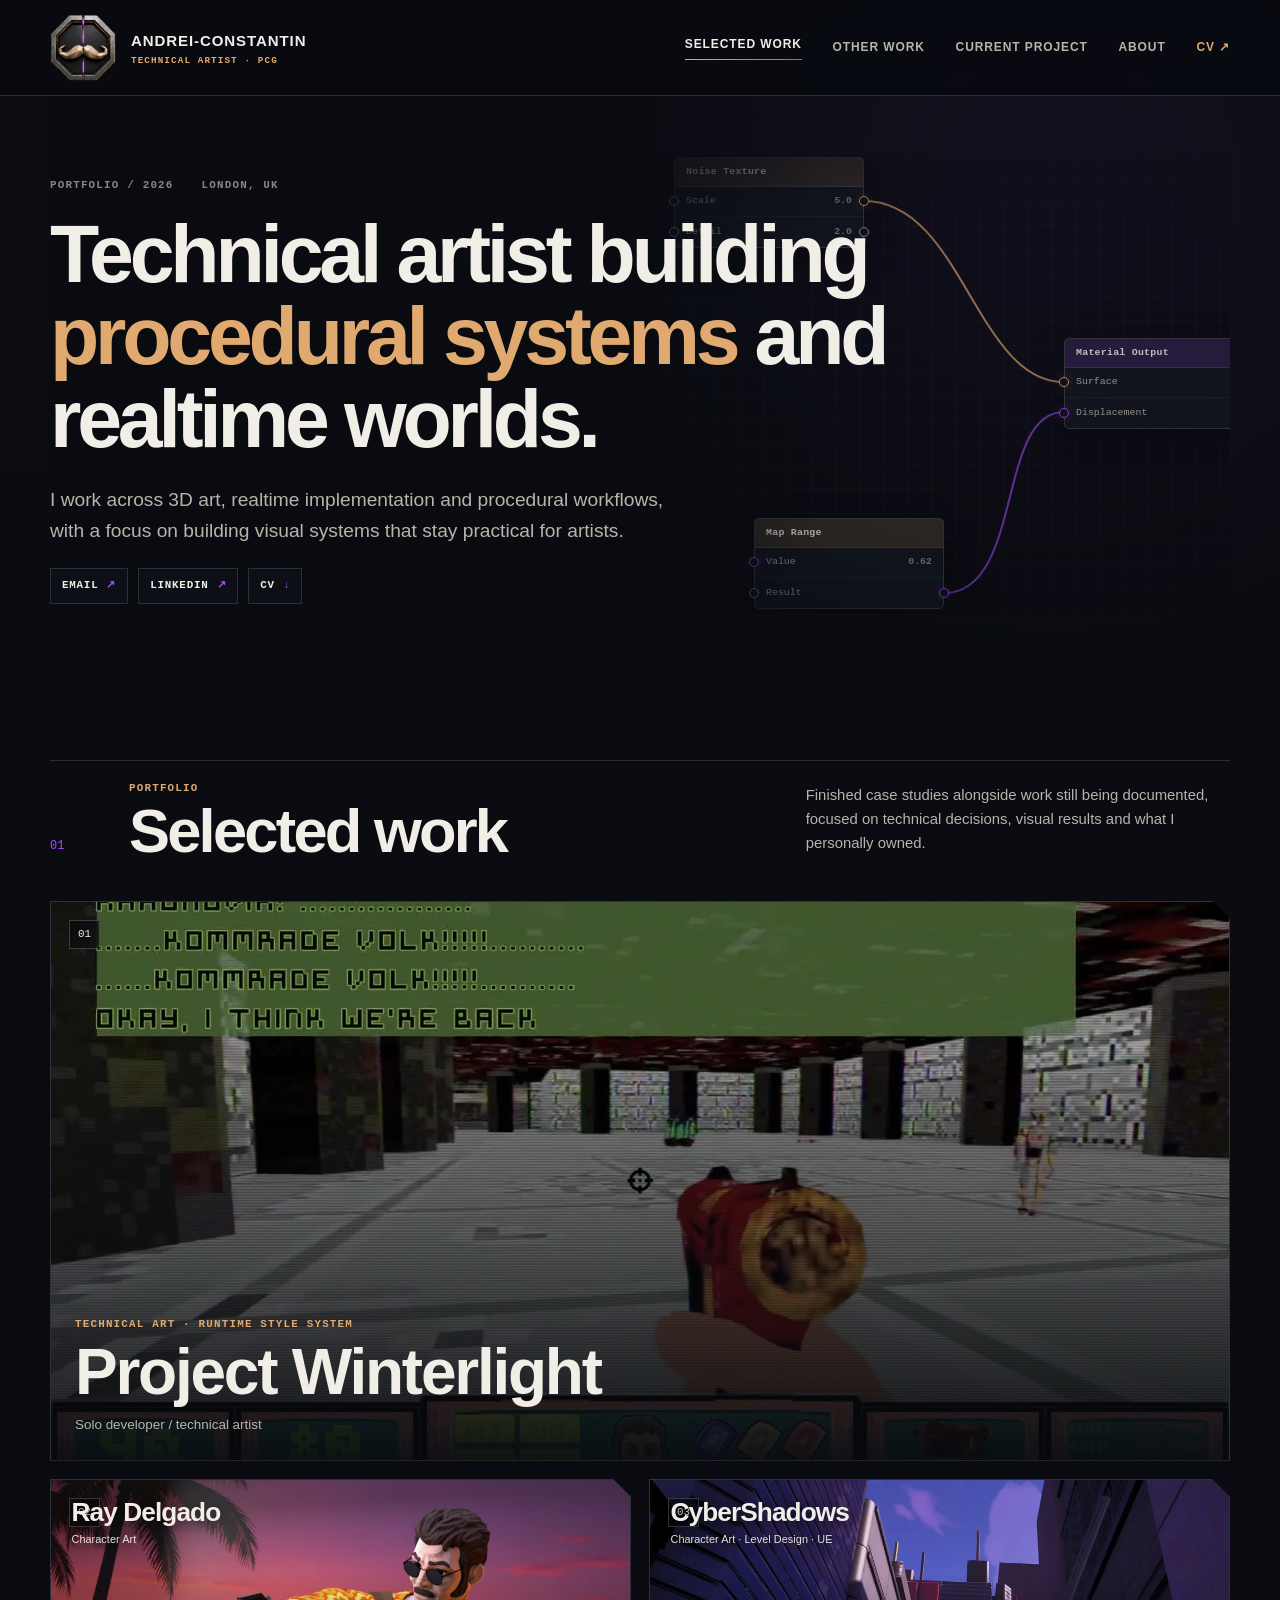
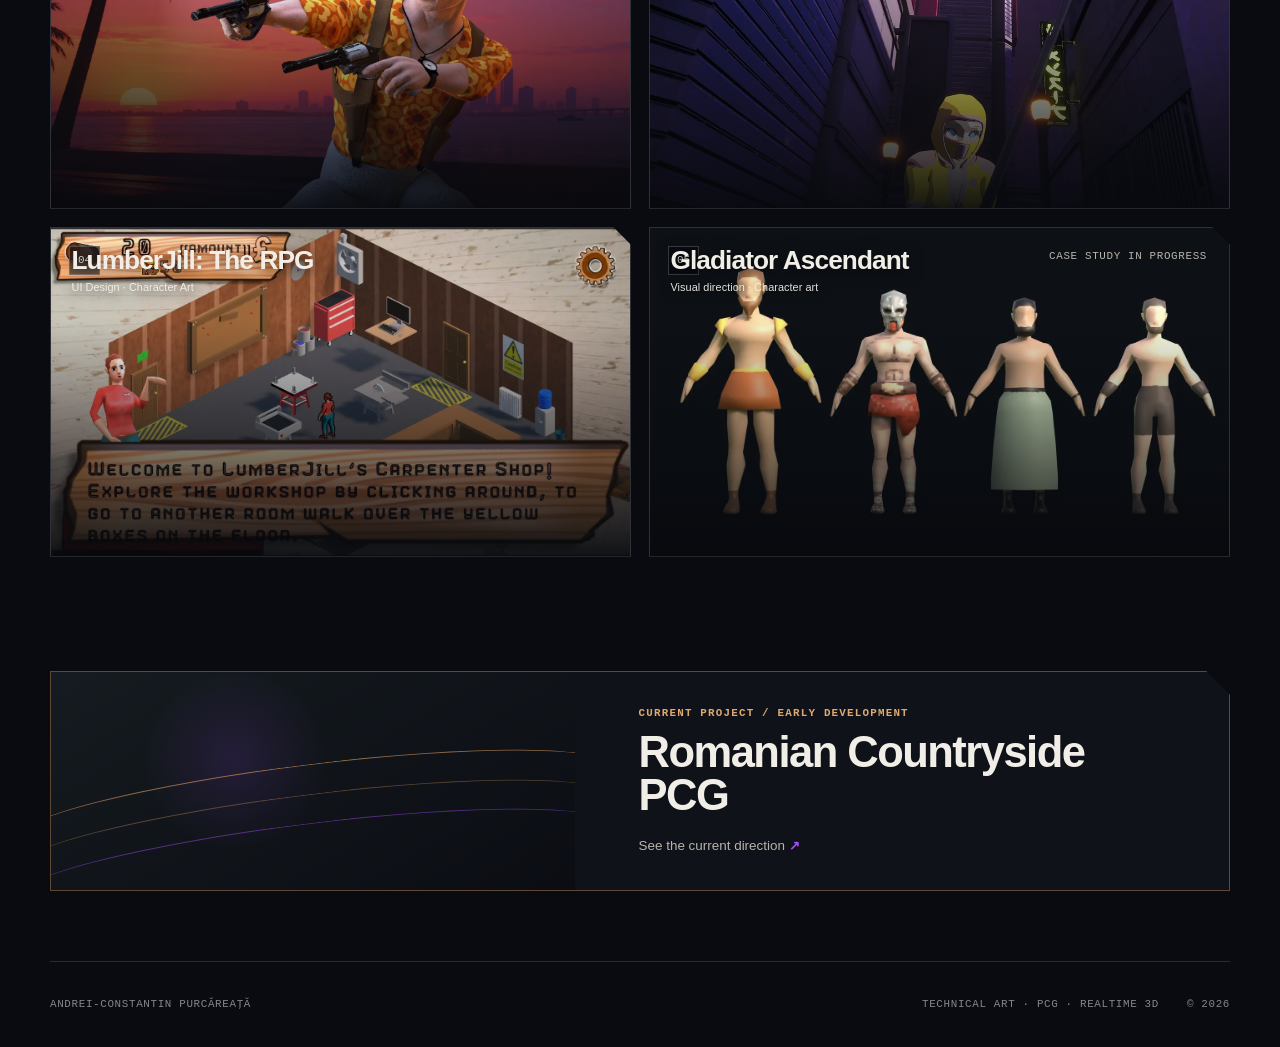
==== commit 09842120: "Expose project links to non-JS reviewers" ====
--- a/index.html
+++ b/index.html
@@ -22,7 +22,7 @@
     <link rel="stylesheet" href="./ray-delgado.css?v=1" />
     <link rel="stylesheet" href="./lumberjill.css?v=3" />
     <script src="./content/portfolio.js?v=16" defer></script>
-    <script src="./site.js?v=10" defer></script>
+    <script src="./site.js?v=11" defer></script>
     <script src="./content/winterlight.js?v=2" defer></script>
     <script src="./content/cybershadows.js?v=5" defer></script>
     <script src="./content/ray-delgado.js?v=4" defer></script>
@@ -91,7 +91,43 @@
           </div>
           <p class="section-note">Finished case studies alongside work still being documented, focused on technical decisions, visual results and what I personally owned.</p>
         </header>
-        <div class="selected-grid" id="selected-grid"></div>
+        <div class="selected-grid" id="selected-grid">
+          <a class="selected-card selected-card-featured" href="./projects/project-winterlight/" data-project="project-winterlight" aria-label="Open Project Winterlight case study" style="color:inherit;text-decoration:none">
+            <span class="card-media"><img src="./assets/images/winterlight/cover.webp" alt="Project Winterlight project preview" loading="lazy" /></span>
+            <span class="card-shade"></span>
+            <span class="card-number">01</span>
+            <span class="card-copy"><span class="technical-label">Technical art · Runtime style system</span><strong>Project Winterlight</strong><span class="card-role">Solo developer / technical artist</span></span>
+            <span class="card-open" aria-hidden="true">View case study ↗</span>
+          </a>
+          <a class="selected-card" href="./projects/ray-delgado/" data-project="ray-delgado" aria-label="Open Ray Delgado case study" style="color:inherit;text-decoration:none">
+            <span class="card-media"><img src="./assets/images/ray-delgado/hero-card.webp" alt="Ray Delgado project preview" loading="lazy" /></span>
+            <span class="card-shade"></span>
+            <span class="card-number">02</span>
+            <span class="card-copy"><span class="technical-label">Character art · Animation pipeline</span><strong>Ray Delgado</strong><span class="card-role">Character artist · Animation integration</span></span>
+            <span class="card-open" aria-hidden="true">View case study ↗</span>
+          </a>
+          <a class="selected-card" href="./projects/cybershadows/" data-project="cybershadows" aria-label="Open CyberShadows case study" style="color:inherit;text-decoration:none">
+            <span class="card-media"><span class="pending-media" aria-label="Recovered project · Media capture pending"><span class="pending-orbit"></span><span class="technical-label">Recovered project · Media capture pending</span></span></span>
+            <span class="card-shade"></span>
+            <span class="card-number">03</span>
+            <span class="card-copy"><span class="technical-label">Unreal Engine character implementation</span><strong>CyberShadows</strong><span class="card-role">Character artist · Level assembly · Unreal integration</span></span>
+            <span class="card-open" aria-hidden="true">View case study ↗</span>
+          </a>
+          <a class="selected-card" href="./projects/lumberjill/" data-project="lumberjill" aria-label="Open LumberJill: The RPG case study" style="color:inherit;text-decoration:none">
+            <span class="card-media"><img src="./assets/images/lumberjill/ui.webp" alt="LumberJill: The RPG project preview" loading="lazy" /></span>
+            <span class="card-shade"></span>
+            <span class="card-number">04</span>
+            <span class="card-copy"><span class="technical-label">UI · Character art · Unity integration</span><strong>LumberJill: The RPG</strong><span class="card-role">UI designer · Character artist</span></span>
+            <span class="card-open" aria-hidden="true">View case study ↗</span>
+          </a>
+          <button class="selected-card is-wip" type="button" disabled aria-disabled="true" aria-label="Gladiator Ascendant — case study in progress">
+            <span class="card-media"><img src="./assets/images/gladiator/characters.webp" alt="Gladiator Ascendant project preview" loading="lazy" /></span>
+            <span class="card-shade"></span>
+            <span class="card-number">05</span>
+            <span class="card-copy"><span class="technical-label">Global Game Jam 2026 · Case study in progress</span><strong>Gladiator Ascendant</strong><span class="card-role">Visual direction · Character art</span></span>
+            <span class="card-open" aria-hidden="true">Case study in progress</span>
+          </button>
+        </div>
       </section>
       <section class="shell devlog-callout-wrap" aria-label="Current development">
         <a class="devlog-callout" href="./devlogs/">
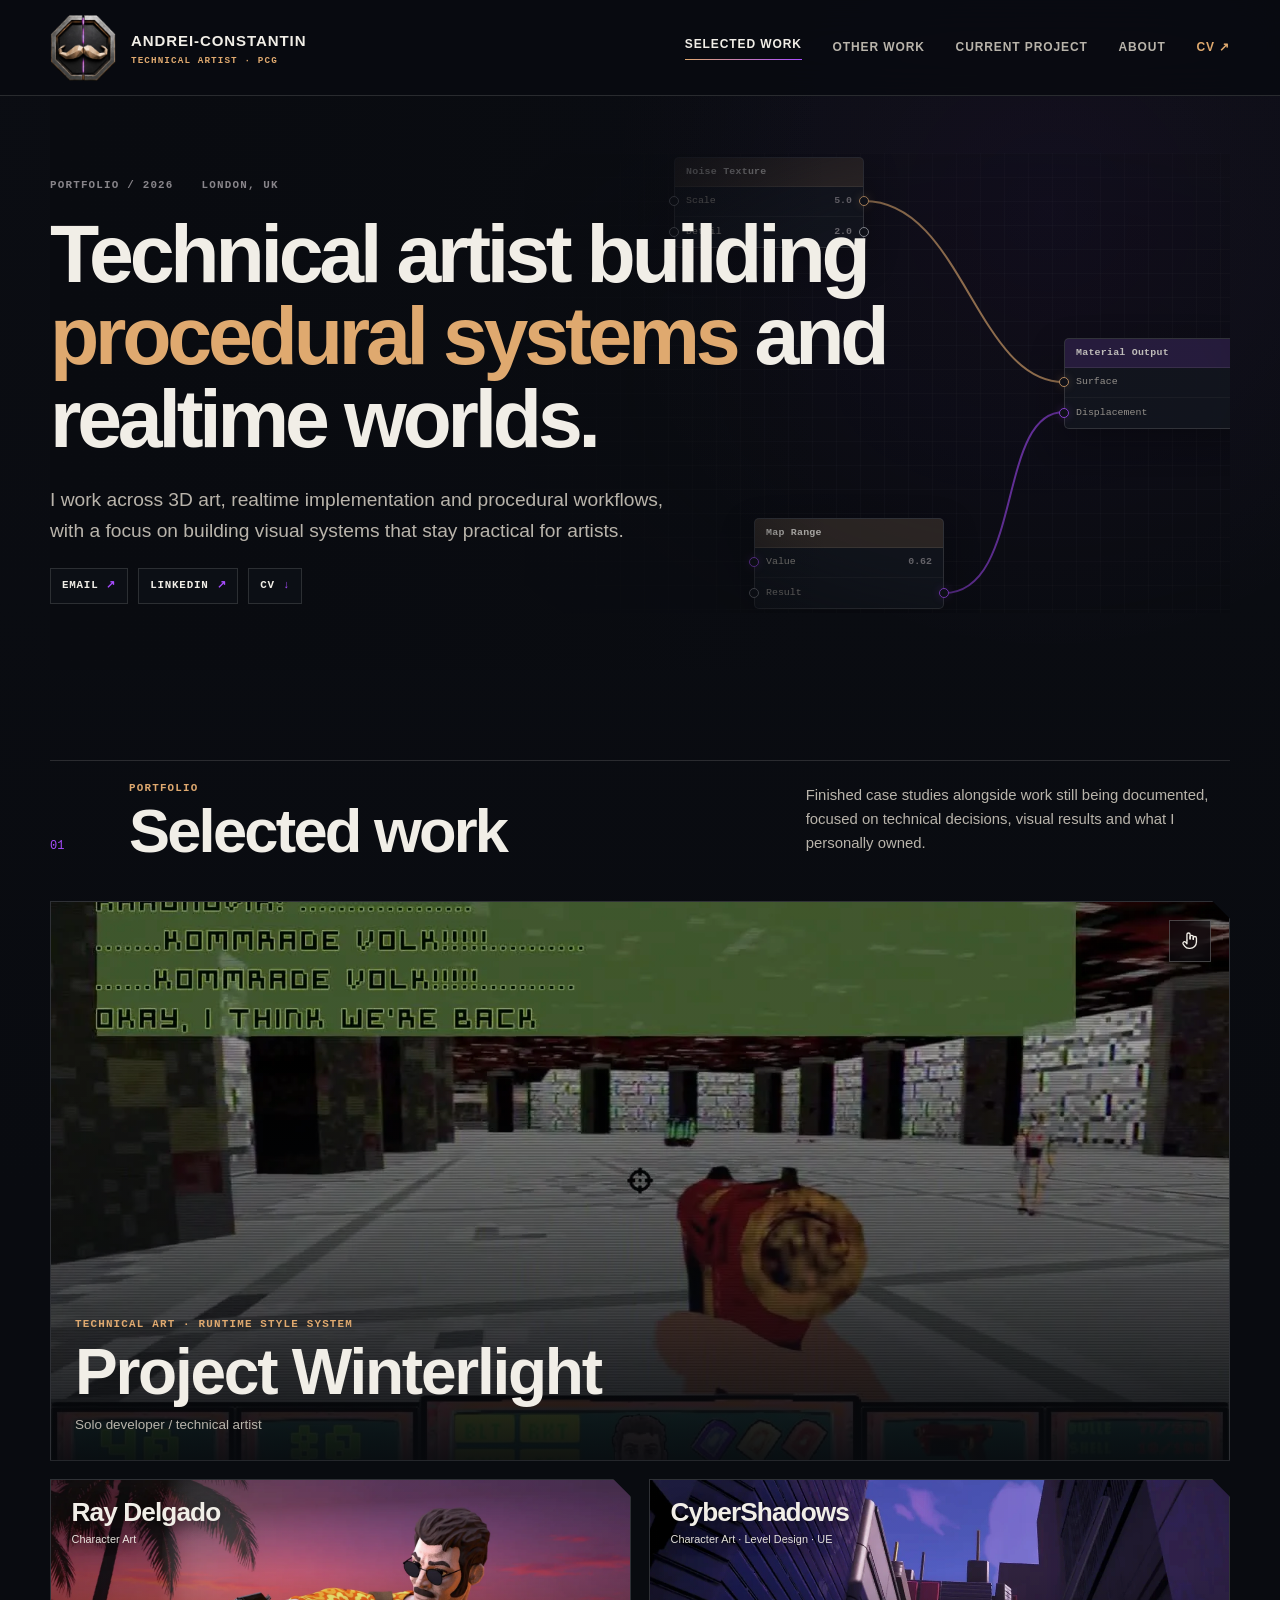
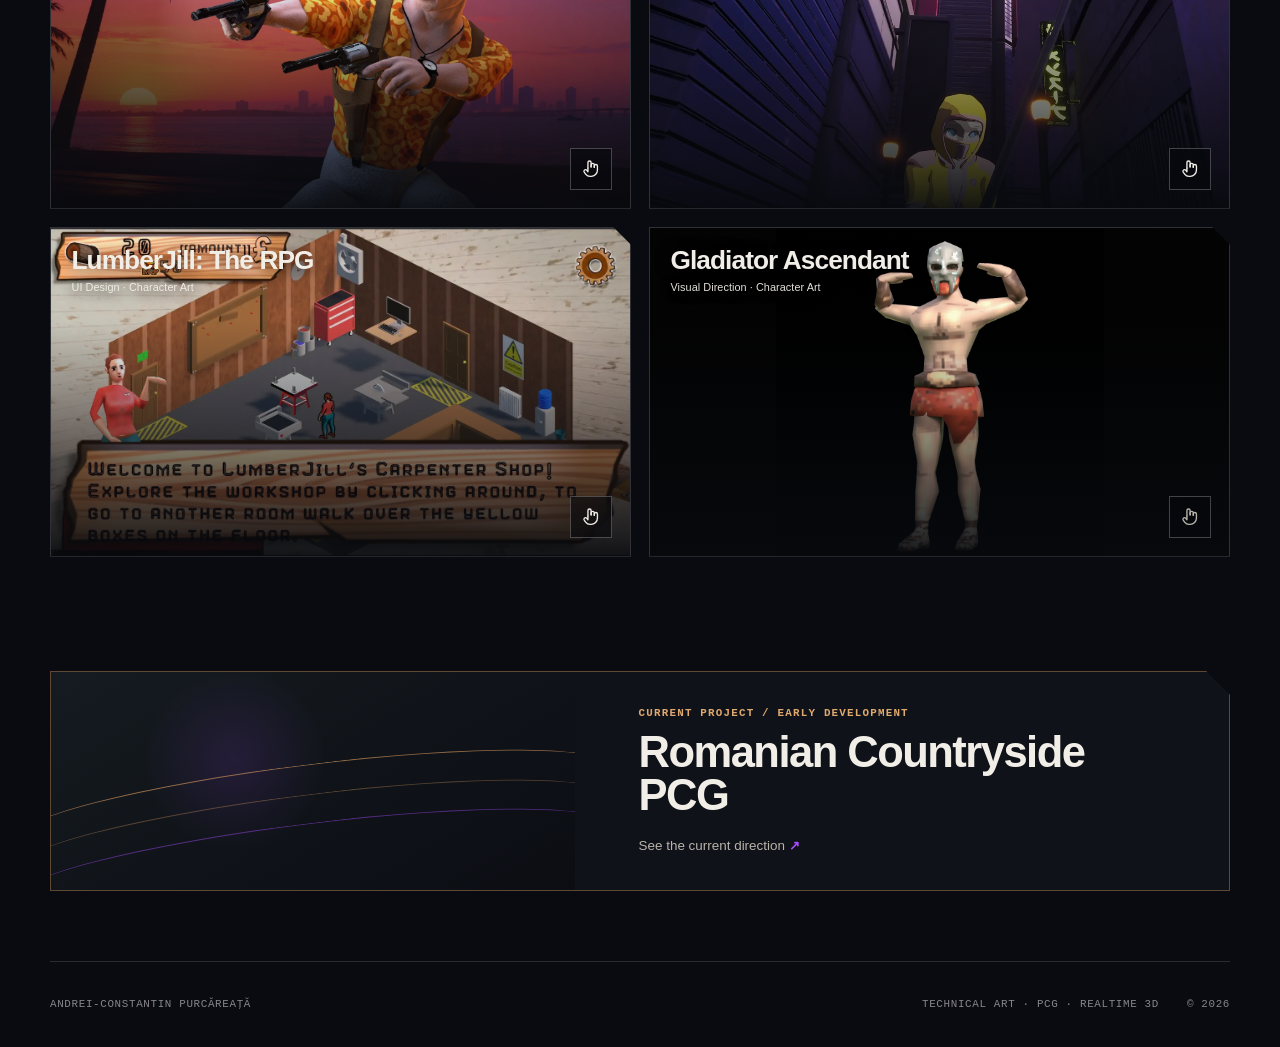
==== commit 6a5cecf4: "colloseum ascendant page" ====
--- a/index.html
+++ b/index.html
@@ -21,6 +21,7 @@
     <link rel="stylesheet" href="./cybershadows.css?v=5" />
     <link rel="stylesheet" href="./ray-delgado.css?v=1" />
     <link rel="stylesheet" href="./lumberjill.css?v=3" />
+    <link rel="stylesheet" href="./gladiator-ascendant.css?v=1" />
     <script src="./content/portfolio.js?v=16" defer></script>
     <script src="./site.js?v=11" defer></script>
     <script src="./content/winterlight.js?v=2" defer></script>
@@ -28,6 +29,7 @@
     <script src="./content/ray-delgado.js?v=4" defer></script>
     <script src="./content/lumberjill.js?v=3" defer></script>
     <script src="./content/lumberjill-final-pass.js?v=2" defer></script>
+    <script src="./content/gladiator-ascendant.js?v=1" defer></script>
     <script src="./content/hireability-pass.js?v=1" defer></script>
   </head>
   <body>
@@ -120,13 +122,13 @@
             <span class="card-copy"><span class="technical-label">UI · Character art · Unity integration</span><strong>LumberJill: The RPG</strong><span class="card-role">UI designer · Character artist</span></span>
             <span class="card-open" aria-hidden="true">View case study ↗</span>
           </a>
-          <button class="selected-card is-wip" type="button" disabled aria-disabled="true" aria-label="Gladiator Ascendant — case study in progress">
-            <span class="card-media"><img src="./assets/images/gladiator/characters.webp" alt="Gladiator Ascendant project preview" loading="lazy" /></span>
+          <a class="selected-card" href="./projects/gladiator-ascendant/" data-project="gladiator-ascendant" aria-label="Open Gladiator Ascendant case study" style="color:inherit;text-decoration:none">
+            <span class="card-media"><img src="./assets/images/gladiator/hero.webp" alt="Gladiator Ascendant project preview" loading="lazy" /></span>
             <span class="card-shade"></span>
             <span class="card-number">05</span>
-            <span class="card-copy"><span class="technical-label">Global Game Jam 2026 · Case study in progress</span><strong>Gladiator Ascendant</strong><span class="card-role">Visual direction · Character art</span></span>
-            <span class="card-open" aria-hidden="true">Case study in progress</span>
-          </button>
+            <span class="card-copy"><span class="technical-label">Global Game Jam 2026 · Visual direction · Procedural workflow</span><strong>Gladiator Ascendant</strong><span class="card-role">Visual direction · Character art · Procedural environment workflow</span></span>
+            <span class="card-open" aria-hidden="true">View case study ↗</span>
+          </a>
         </div>
       </section>
       <section class="shell devlog-callout-wrap" aria-label="Current development">
--- a/gladiator-ascendant.css
+++ b/gladiator-ascendant.css
@@ -0,0 +1,97 @@
+/* Gladiator Ascendant case-study layer. Scoped to the project dialog and standalone page. */
+.ga-case-study-host { width: 100%; margin-top: 0; }
+.ga-case-study {
+  --ga-red: #e66a52;
+  --ga-gold: #e5b85c;
+  --ga-soft: rgba(230, 106, 82, .13);
+  margin-top: 18px;
+  border-top: 1px solid var(--line);
+}
+.ga-section { padding-block: clamp(58px, 8vw, 106px); border-bottom: 1px solid var(--line); }
+.ga-section:last-child { padding-bottom: 0; border-bottom: 0; }
+.ga-section-head {
+  display: grid;
+  grid-template-columns: 74px minmax(0, .95fr) minmax(320px, .7fr);
+  gap: clamp(22px, 4vw, 54px);
+  align-items: start;
+  margin-bottom: clamp(34px, 5vw, 62px);
+}
+.ga-index { margin: 2px 0 0; color: var(--muted); font-family: ui-monospace, SFMono-Regular, Consolas, monospace; font-size: .72rem; letter-spacing: .08em; }
+.ga-section-head h3 { margin: 8px 0 0; font-size: clamp(2.25rem, 4.8vw, 4.9rem); letter-spacing: -.045em; }
+.ga-section-head > p:last-child { margin: 4px 0 0; color: var(--paper-soft); font-size: .98rem; }
+.ga-hero-image img { object-position: 50% 38%; background: #050608; }
+.ga-reel { margin-left: 74px; border: 1px solid var(--line); background: #050608; }
+.ga-reel video { width: 100%; display: block; aspect-ratio: 16 / 9; background: #050608; }
+.ga-figure { min-width: 0; margin: 0; }
+.ga-figure .zoomable-image { width: 100%; height: 100%; border: 1px solid var(--line); background: #101217; }
+.ga-figure img { width: 100%; height: 100%; display: block; object-fit: contain; }
+.ga-figure figcaption { padding: 10px 2px 0; color: var(--muted); font-family: ui-monospace, SFMono-Regular, Consolas, monospace; font-size: .68rem; line-height: 1.5; }
+.ga-gallery { display: grid; grid-template-columns: repeat(3, minmax(0, 1fr)); gap: 12px; margin-left: 74px; }
+.ga-gallery .zoomable-image { min-height: 280px; }
+.ga-gallery img { object-fit: cover; }
+.ga-character-feature { display: grid; grid-template-columns: minmax(0, .88fr) minmax(0, 1.12fr); gap: 12px; margin-left: 74px; }
+.ga-character-feature .zoomable-image { min-height: 520px; }
+.ga-copy-card { padding: clamp(24px, 3.2vw, 38px); border: 1px solid var(--line); background: var(--ink-raised); }
+.ga-copy-card h4 { margin: 8px 0 18px; font-family: var(--display); font-size: clamp(1.55rem, 2.55vw, 2.45rem); line-height: 1.05; }
+.ga-copy-card p, .ga-copy-card li { color: var(--paper-soft); }
+.ga-copy-card ul { margin: 18px 0 0; padding-left: 1.2rem; }
+.ga-copy-card li + li { margin-top: 8px; }
+.ga-wire-grid { display: grid; grid-template-columns: repeat(2, minmax(0, 1fr)); gap: 12px; margin: 36px 0 0 74px; }
+.ga-wire-grid .zoomable-image { min-height: 380px; }
+.ga-stat-strip { display: grid; grid-template-columns: repeat(4, minmax(0, 1fr)); margin: 36px 0 0 74px; border: 1px solid var(--line); background: rgba(15, 18, 25, .62); }
+.ga-stat-strip > div { min-width: 0; padding: 20px; }
+.ga-stat-strip > div + div { border-left: 1px solid var(--line); }
+.ga-stat-strip span { display: block; color: var(--muted); font-family: ui-monospace, SFMono-Regular, Consolas, monospace; font-size: .62rem; letter-spacing: .09em; text-transform: uppercase; }
+.ga-stat-strip strong { display: block; margin-top: 6px; font-family: var(--display); font-size: clamp(1.05rem, 1.8vw, 1.65rem); line-height: 1.08; }
+.ga-pending { margin-left: 74px; display: grid; grid-template-columns: minmax(0, 1.15fr) minmax(300px, .85fr); gap: 12px; }
+.ga-pending-panel { position: relative; overflow: hidden; min-height: 390px; padding: clamp(30px, 5vw, 58px); border: 1px solid var(--line); background: #0b0e14; display: flex; flex-direction: column; justify-content: flex-end; }
+.ga-pending-panel::before { content: ""; position: absolute; inset: 10% 8%; background-image: linear-gradient(rgba(230,106,82,.17) 1px, transparent 1px), linear-gradient(90deg, rgba(229,184,92,.12) 1px, transparent 1px); background-size: 42px 42px; mask-image: linear-gradient(to bottom, transparent, #000 25%, #000 80%, transparent); }
+.ga-pending-panel::after { content: "NODE GRAPH / RECONSTRUCTION PENDING"; position: absolute; top: 28px; left: 30px; color: var(--muted); font-family: ui-monospace, SFMono-Regular, Consolas, monospace; font-size: .68rem; letter-spacing: .1em; }
+.ga-pending-panel > * { position: relative; z-index: 1; }
+.ga-pending-panel h4 { margin: 8px 0 12px; font-family: var(--display); font-size: clamp(2rem, 4vw, 3.8rem); letter-spacing: -.04em; }
+.ga-pending-panel p { max-width: 620px; color: var(--paper-soft); }
+.ga-links { display: flex; flex-wrap: wrap; gap: 10px; margin: 28px 0 0 74px; }
+.ga-links a { display: inline-flex; align-items: center; min-height: 44px; padding: 0 16px; border: 1px solid var(--line); background: var(--ink-raised); color: var(--paper); text-decoration: none; }
+.ga-links a:hover { border-color: var(--ga-red); }
+.ga-reflection-grid { display: grid; grid-template-columns: repeat(2, minmax(0, 1fr)); gap: 12px; margin-left: 74px; }
+.ga-reflection-grid article { padding: clamp(24px, 3.2vw, 38px); border: 1px solid var(--line); background: var(--ink-raised); }
+.ga-reflection-grid article:first-child { border-top: 2px solid var(--ga-red); }
+.ga-reflection-grid article:last-child { border-top: 2px solid var(--ga-gold); }
+.ga-reflection-grid h4 { margin: 8px 0 18px; font-family: var(--display); font-size: clamp(1.55rem, 2.55vw, 2.45rem); line-height: 1.05; }
+.ga-reflection-grid p { color: var(--paper-soft); }
+
+/* Standalone page shell */
+.ga-standalone { padding-block: 54px 100px; max-width: 1180px; }
+.ga-standalone .ga-page-hero { margin: 30px 0 0; }
+.ga-page-hero .zoomable-image { width: 100%; min-height: 560px; border: 1px solid var(--line); background: #050608; }
+.ga-page-hero img { width: 100%; height: 100%; object-fit: contain; display: block; }
+.ga-meta { display: grid; grid-template-columns: repeat(3, minmax(0,1fr)); gap: 14px; margin: 26px 0 44px; }
+.ga-meta div { padding: 16px; border: 1px solid var(--line); background: var(--ink-raised); }
+.ga-meta span { display:block; color:var(--muted); font-size:.72rem; text-transform:uppercase; letter-spacing:.08em; margin-bottom:6px; }
+.ga-meta strong { color:var(--paper); }
+
+@media (max-width: 980px) {
+  .ga-section-head { grid-template-columns: 50px 1fr; }
+  .ga-section-head > p:last-child { grid-column: 2; max-width: 760px; }
+  .ga-reel,.ga-gallery,.ga-character-feature,.ga-wire-grid,.ga-stat-strip,.ga-pending,.ga-links,.ga-reflection-grid { margin-left: 50px; }
+  .ga-gallery { grid-template-columns: 1fr 1fr; }
+  .ga-gallery figure:first-child { grid-column: 1 / -1; }
+  .ga-character-feature,.ga-pending { grid-template-columns: 1fr; }
+  .ga-character-feature .zoomable-image { min-height: 0; aspect-ratio: 16 / 9; }
+}
+@media (max-width: 700px) {
+  .ga-section { padding-block: 58px; }
+  .ga-section-head { grid-template-columns: 1fr; gap: 14px; margin-bottom: 30px; }
+  .ga-index { display: none; }
+  .ga-section-head > p:last-child { grid-column: 1; }
+  .ga-reel,.ga-gallery,.ga-character-feature,.ga-wire-grid,.ga-stat-strip,.ga-pending,.ga-links,.ga-reflection-grid { margin-left: 0; }
+  .ga-gallery,.ga-wire-grid,.ga-reflection-grid { grid-template-columns: 1fr; }
+  .ga-gallery figure:first-child { grid-column: auto; }
+  .ga-gallery .zoomable-image,.ga-wire-grid .zoomable-image { min-height: 0; aspect-ratio: 16 / 10; }
+  .ga-stat-strip { grid-template-columns: 1fr 1fr; }
+  .ga-stat-strip > div + div { border-left: 0; }
+  .ga-stat-strip > div:nth-child(even) { border-left: 1px solid var(--line); }
+  .ga-stat-strip > div:nth-child(n+3) { border-top: 1px solid var(--line); }
+  .ga-meta { grid-template-columns: 1fr; }
+  .ga-page-hero .zoomable-image { min-height: 0; aspect-ratio: 1 / 1; }
+}
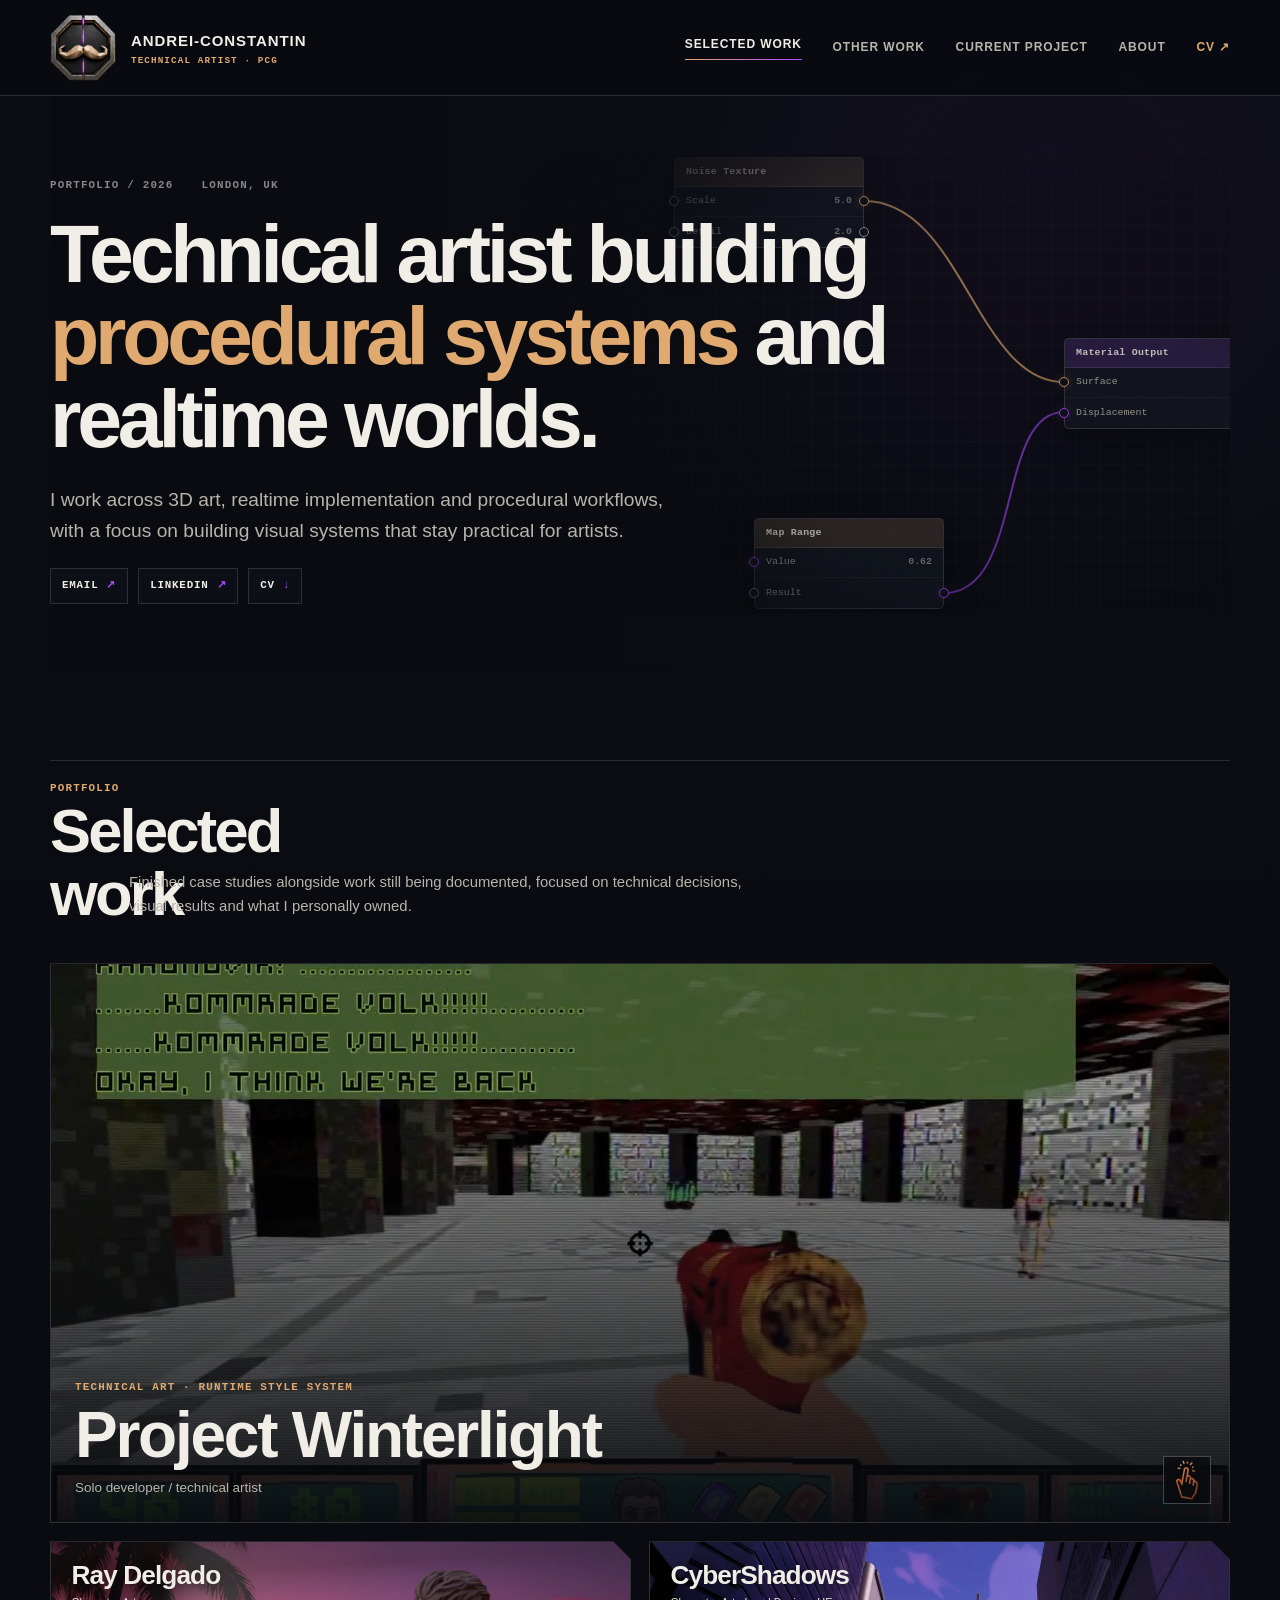
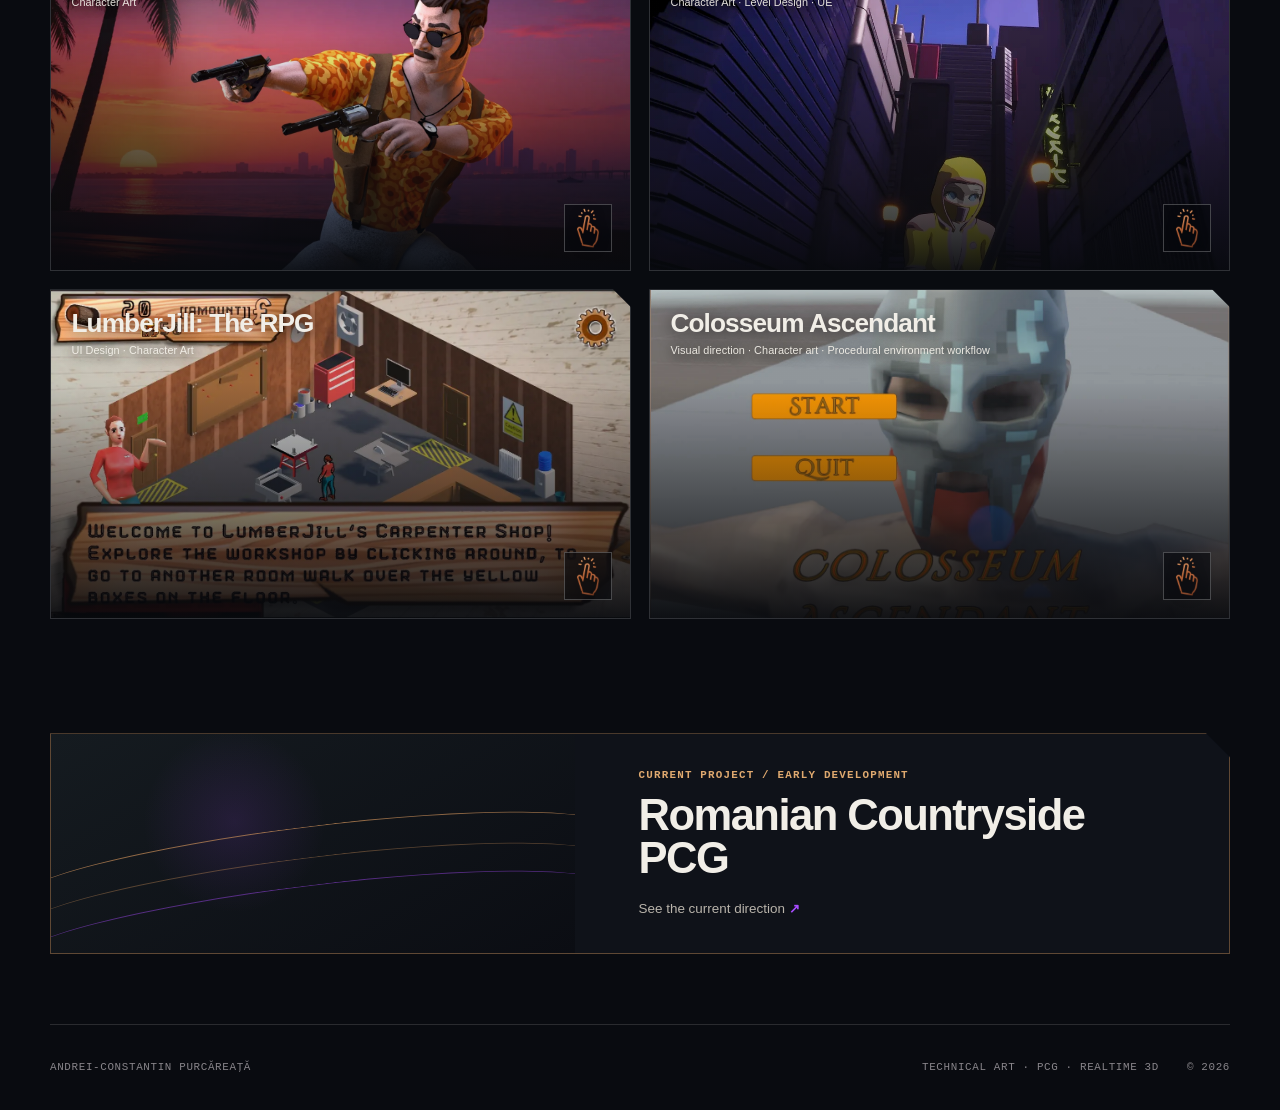
==== commit 5efa9057: "Restore homepage after empty index upload" ====
--- a/index.html
+++ b/index.html
@@ -4,10 +4,7 @@
     <meta charset="utf-8" />
     <meta name="viewport" content="width=device-width, initial-scale=1" />
     <meta name="theme-color" content="#090b10" />
-    <meta
-      name="description"
-      content="Andrei-Constantin Purcăreață — technical artist working across procedural systems, realtime 3D and artist-facing workflows."
-    />
+    <meta name="description" content="Andrei-Constantin Purcăreață — technical artist working across procedural systems, realtime 3D and artist-facing workflows." />
     <meta property="og:title" content="Andrei-Constantin Purcăreață — Technical Artist" />
     <meta property="og:description" content="Technical art, realtime 3D and procedural workflows with a strong art-production foundation." />
     <meta property="og:type" content="website" />
@@ -21,7 +18,7 @@
     <link rel="stylesheet" href="./cybershadows.css?v=5" />
     <link rel="stylesheet" href="./ray-delgado.css?v=1" />
     <link rel="stylesheet" href="./lumberjill.css?v=3" />
-    <link rel="stylesheet" href="./gladiator-ascendant.css?v=1" />
+    <link rel="stylesheet" href="./colosseum-ascendant.css?v=1" />
     <script src="./content/portfolio.js?v=16" defer></script>
     <script src="./site.js?v=11" defer></script>
     <script src="./content/winterlight.js?v=2" defer></script>
@@ -29,24 +26,20 @@
     <script src="./content/ray-delgado.js?v=4" defer></script>
     <script src="./content/lumberjill.js?v=3" defer></script>
     <script src="./content/lumberjill-final-pass.js?v=2" defer></script>
-    <script src="./content/gladiator-ascendant.js?v=1" defer></script>
+    <script src="./content/colosseum-ascendant.js?v=1" defer></script>
     <script src="./content/hireability-pass.js?v=1" defer></script>
   </head>
   <body>
     <a class="skip-link" href="#selected-work">Skip to selected work</a>
     <header class="site-header">
       <a class="brand" href="#top" aria-label="Andrei-Constantin Purcăreață — back to top">
-        <span class="brand-mark" aria-hidden="true">
-          <img src="./assets/brand/logo-transparent.webp" alt="" />
-        </span>
+        <span class="brand-mark" aria-hidden="true"><img src="./assets/brand/logo-transparent.webp" alt="" /></span>
         <span class="brand-copy">
           <span class="brand-name">Andrei-Constantin</span>
           <span class="brand-role">Technical Artist · PCG</span>
         </span>
       </a>
-      <button class="menu-toggle" type="button" aria-expanded="false" aria-controls="site-nav">
-        <span>Menu</span>
-      </button>
+      <button class="menu-toggle" type="button" aria-expanded="false" aria-controls="site-nav"><span>Menu</span></button>
       <nav class="site-nav" id="site-nav" aria-label="Primary navigation">
         <a href="#selected-work" aria-current="page">Selected work</a>
         <a href="./other-work/">Other work</a>
@@ -55,6 +48,7 @@
         <a class="nav-cv" href="./assets/files/Andrei-Purcareata-CV.pdf">CV <span aria-hidden="true">↗</span></a>
       </nav>
     </header>
+
     <main id="top">
       <section class="intro shell" aria-labelledby="intro-title">
         <div class="intro-copy">
@@ -67,106 +61,53 @@
             <path class="shader-link shader-link-copper" d="M340 48 C438 48 452 229 540 229"></path>
             <path class="shader-link shader-link-violet" d="M420 440 C500 440 472 259 540 259"></path>
           </svg>
-          <span class="shader-node shader-node-noise">
-            <span class="shader-node-title">Noise Texture</span>
-            <span class="shader-node-row"><i class="shader-socket socket-input"></i>Scale <b>5.0</b><i class="shader-socket socket-output socket-copper"></i></span>
-            <span class="shader-node-row"><i class="shader-socket socket-input"></i>Detail <b>2.0</b><i class="shader-socket socket-output socket-grey"></i></span>
-          </span>
-          <span class="shader-node shader-node-range">
-            <span class="shader-node-title">Map Range</span>
-            <span class="shader-node-row"><i class="shader-socket socket-input socket-violet"></i>Value <b>0.62</b></span>
-            <span class="shader-node-row"><i class="shader-socket socket-input"></i>Result<i class="shader-socket socket-output socket-violet"></i></span>
-          </span>
-          <span class="shader-node shader-node-output">
-            <span class="shader-node-title shader-node-title-output">Material Output</span>
-            <span class="shader-node-row"><i class="shader-socket socket-input socket-copper"></i>Surface</span>
-            <span class="shader-node-row"><i class="shader-socket socket-input socket-violet"></i>Displacement</span>
-          </span>
+          <span class="shader-node shader-node-noise"><span class="shader-node-title">Noise Texture</span><span class="shader-node-row"><i class="shader-socket socket-input"></i>Scale <b>5.0</b><i class="shader-socket socket-output socket-copper"></i></span><span class="shader-node-row"><i class="shader-socket socket-input"></i>Detail <b>2.0</b><i class="shader-socket socket-output socket-grey"></i></span></span>
+          <span class="shader-node shader-node-range"><span class="shader-node-title">Map Range</span><span class="shader-node-row"><i class="shader-socket socket-input socket-violet"></i>Value <b>0.62</b></span><span class="shader-node-row"><i class="shader-socket socket-input"></i>Result<i class="shader-socket socket-output socket-violet"></i></span></span>
+          <span class="shader-node shader-node-output"><span class="shader-node-title shader-node-title-output">Material Output</span><span class="shader-node-row"><i class="shader-socket socket-input socket-copper"></i>Surface</span><span class="shader-node-row"><i class="shader-socket socket-input socket-violet"></i>Displacement</span></span>
         </div>
       </section>
+
       <section class="section shell" id="selected-work" aria-labelledby="selected-title">
         <header class="section-header">
-          <p class="section-index">01</p>
-          <div>
-            <p class="technical-label">Portfolio</p>
-            <h2 id="selected-title">Selected work</h2>
-          </div>
+          <div><p class="technical-label">Portfolio</p><h2 id="selected-title">Selected work</h2></div>
           <p class="section-note">Finished case studies alongside work still being documented, focused on technical decisions, visual results and what I personally owned.</p>
         </header>
         <div class="selected-grid" id="selected-grid">
           <a class="selected-card selected-card-featured" href="./projects/project-winterlight/" data-project="project-winterlight" aria-label="Open Project Winterlight case study" style="color:inherit;text-decoration:none">
-            <span class="card-media"><img src="./assets/images/winterlight/cover.webp" alt="Project Winterlight project preview" loading="lazy" /></span>
-            <span class="card-shade"></span>
-            <span class="card-number">01</span>
-            <span class="card-copy"><span class="technical-label">Technical art · Runtime style system</span><strong>Project Winterlight</strong><span class="card-role">Solo developer / technical artist</span></span>
-            <span class="card-open" aria-hidden="true">View case study ↗</span>
+            <span class="card-media"><img src="./assets/images/winterlight/cover.webp" alt="Project Winterlight project preview" loading="lazy" /></span><span class="card-shade"></span>
+            <span class="card-copy"><span class="technical-label">Technical art · Runtime style system</span><strong>Project Winterlight</strong><span class="card-role">Solo developer / technical artist</span></span><span class="card-open" aria-hidden="true">View case study</span>
           </a>
           <a class="selected-card" href="./projects/ray-delgado/" data-project="ray-delgado" aria-label="Open Ray Delgado case study" style="color:inherit;text-decoration:none">
-            <span class="card-media"><img src="./assets/images/ray-delgado/hero-card.webp" alt="Ray Delgado project preview" loading="lazy" /></span>
-            <span class="card-shade"></span>
-            <span class="card-number">02</span>
-            <span class="card-copy"><span class="technical-label">Character art · Animation pipeline</span><strong>Ray Delgado</strong><span class="card-role">Character artist · Animation integration</span></span>
-            <span class="card-open" aria-hidden="true">View case study ↗</span>
+            <span class="card-media"><img src="./assets/images/ray-delgado/hero-card.webp" alt="Ray Delgado project preview" loading="lazy" /></span><span class="card-shade"></span>
+            <span class="card-copy"><span class="technical-label">Character art · Animation pipeline</span><strong>Ray Delgado</strong><span class="card-role">Character artist · Animation integration</span></span><span class="card-open" aria-hidden="true">View case study</span>
           </a>
           <a class="selected-card" href="./projects/cybershadows/" data-project="cybershadows" aria-label="Open CyberShadows case study" style="color:inherit;text-decoration:none">
-            <span class="card-media"><span class="pending-media" aria-label="Recovered project · Media capture pending"><span class="pending-orbit"></span><span class="technical-label">Recovered project · Media capture pending</span></span></span>
-            <span class="card-shade"></span>
-            <span class="card-number">03</span>
-            <span class="card-copy"><span class="technical-label">Unreal Engine character implementation</span><strong>CyberShadows</strong><span class="card-role">Character artist · Level assembly · Unreal integration</span></span>
-            <span class="card-open" aria-hidden="true">View case study ↗</span>
+            <span class="card-media"><span class="pending-media" aria-label="Recovered project · Media capture pending"><span class="pending-orbit"></span><span class="technical-label">Recovered project · Media capture pending</span></span></span><span class="card-shade"></span>
+            <span class="card-copy"><span class="technical-label">Unreal Engine character implementation</span><strong>CyberShadows</strong><span class="card-role">Character artist · Level assembly · Unreal integration</span></span><span class="card-open" aria-hidden="true">View case study</span>
           </a>
           <a class="selected-card" href="./projects/lumberjill/" data-project="lumberjill" aria-label="Open LumberJill: The RPG case study" style="color:inherit;text-decoration:none">
-            <span class="card-media"><img src="./assets/images/lumberjill/ui.webp" alt="LumberJill: The RPG project preview" loading="lazy" /></span>
-            <span class="card-shade"></span>
-            <span class="card-number">04</span>
-            <span class="card-copy"><span class="technical-label">UI · Character art · Unity integration</span><strong>LumberJill: The RPG</strong><span class="card-role">UI designer · Character artist</span></span>
-            <span class="card-open" aria-hidden="true">View case study ↗</span>
+            <span class="card-media"><img src="./assets/images/lumberjill/ui.webp" alt="LumberJill: The RPG project preview" loading="lazy" /></span><span class="card-shade"></span>
+            <span class="card-copy"><span class="technical-label">UI · Character art · Unity integration</span><strong>LumberJill: The RPG</strong><span class="card-role">UI designer · Character artist</span></span><span class="card-open" aria-hidden="true">View case study</span>
           </a>
-          <a class="selected-card" href="./projects/gladiator-ascendant/" data-project="gladiator-ascendant" aria-label="Open Gladiator Ascendant case study" style="color:inherit;text-decoration:none">
-            <span class="card-media"><img src="./assets/images/gladiator/hero.webp" alt="Gladiator Ascendant project preview" loading="lazy" /></span>
-            <span class="card-shade"></span>
-            <span class="card-number">05</span>
-            <span class="card-copy"><span class="technical-label">Global Game Jam 2026 · Visual direction · Procedural workflow</span><strong>Gladiator Ascendant</strong><span class="card-role">Visual direction · Character art · Procedural environment workflow</span></span>
-            <span class="card-open" aria-hidden="true">View case study ↗</span>
+          <a class="selected-card" href="./projects/colosseum-ascendant/" data-project="colosseum-ascendant" aria-label="Open Colosseum Ascendant case study" style="color:inherit;text-decoration:none">
+            <span class="card-media"><img src="./assets/images/colosseum/card.webp" alt="Colosseum Ascendant project preview" loading="lazy" /></span><span class="card-shade"></span>
+            <span class="card-copy"><span class="technical-label">Global Game Jam 2026 · Visual direction · Procedural workflow</span><strong>Colosseum Ascendant</strong><span class="card-role">Visual direction · Character art · Procedural environment workflow</span></span><span class="card-open" aria-hidden="true">View case study</span>
           </a>
         </div>
       </section>
+
       <section class="shell devlog-callout-wrap" aria-label="Current development">
         <a class="devlog-callout" href="./devlogs/">
-          <span class="devlog-visual" aria-hidden="true">
-            <span class="terrain-line terrain-line-a"></span>
-            <span class="terrain-line terrain-line-b"></span>
-            <span class="terrain-line terrain-line-c"></span>
-          </span>
-          <span class="devlog-copy">
-            <span class="technical-label">Current project / Early development</span>
-            <strong>Romanian Countryside PCG</strong>
-            <span>See the current direction <b aria-hidden="true">↗</b></span>
-          </span>
+          <span class="devlog-visual" aria-hidden="true"><span class="terrain-line terrain-line-a"></span><span class="terrain-line terrain-line-b"></span><span class="terrain-line terrain-line-c"></span></span>
+          <span class="devlog-copy"><span class="technical-label">Current project / Early development</span><strong>Romanian Countryside PCG</strong><span>See the current direction <b aria-hidden="true">↗</b></span></span>
         </a>
       </section>
     </main>
 
-    <footer class="site-footer shell">
-      <span>Andrei-Constantin Purcăreață</span>
-      <span>Technical Art · PCG · Realtime 3D</span>
-      <span>© 2026</span>
-    </footer>
+    <footer class="site-footer shell"><span>Andrei-Constantin Purcăreață</span><span>Technical Art · PCG · Realtime 3D</span><span>© 2026</span></footer>
     <dialog class="project-dialog" id="project-dialog" aria-labelledby="dialog-title">
       <button class="dialog-close" type="button" aria-label="Close case study">Close <span aria-hidden="true">×</span></button>
-      <div class="dialog-scroll">
-        <div class="dialog-hero" id="dialog-hero"></div>
-        <article class="dialog-content shell">
-          <p class="technical-label" id="dialog-label"></p>
-          <h2 id="dialog-title"></h2>
-          <p class="dialog-summary" id="dialog-summary"></p>
-          <dl class="dialog-meta" id="dialog-meta"></dl>
-          <div class="dialog-placeholder">
-            <p class="technical-label">Case study / In progress</p>
-            <p>This project is still being documented. I am only publishing the full breakdown once the supporting media is ready.</p>
-          </div>
-        </article>
-      </div>
+      <div class="dialog-scroll"><div class="dialog-hero" id="dialog-hero"></div><article class="dialog-content shell"><p class="technical-label" id="dialog-label"></p><h2 id="dialog-title"></h2><p class="dialog-summary" id="dialog-summary"></p><dl class="dialog-meta" id="dialog-meta"></dl><div class="dialog-placeholder"><p class="technical-label">Case study / In progress</p><p>This project is still being documented. I am only publishing the full breakdown once the supporting media is ready.</p></div></article></div>
     </dialog>
   </body>
 </html>
--- a/colosseum-ascendant.css
+++ b/colosseum-ascendant.css
@@ -0,0 +1,97 @@
+/* Colosseum Ascendant case-study layer. Scoped to the project dialog and standalone page. */
+.ga-case-study-host { width: 100%; margin-top: 0; }
+.ga-case-study {
+  --ga-red: #e66a52;
+  --ga-gold: #e5b85c;
+  --ga-soft: rgba(230, 106, 82, .13);
+  margin-top: 18px;
+  border-top: 1px solid var(--line);
+}
+.ga-section { padding-block: clamp(58px, 8vw, 106px); border-bottom: 1px solid var(--line); }
+.ga-section:last-child { padding-bottom: 0; border-bottom: 0; }
+.ga-section-head {
+  display: grid;
+  grid-template-columns: 74px minmax(0, .95fr) minmax(320px, .7fr);
+  gap: clamp(22px, 4vw, 54px);
+  align-items: start;
+  margin-bottom: clamp(34px, 5vw, 62px);
+}
+.ga-index { margin: 2px 0 0; color: var(--muted); font-family: ui-monospace, SFMono-Regular, Consolas, monospace; font-size: .72rem; letter-spacing: .08em; }
+.ga-section-head h3 { margin: 8px 0 0; font-size: clamp(2.25rem, 4.8vw, 4.9rem); letter-spacing: -.045em; }
+.ga-section-head > p:last-child { margin: 4px 0 0; color: var(--paper-soft); font-size: .98rem; }
+.ga-hero-image img { object-position: 50% 38%; background: #050608; }
+.ga-reel { margin-left: 74px; border: 1px solid var(--line); background: #050608; }
+.ga-reel video { width: 100%; display: block; aspect-ratio: 16 / 9; background: #050608; }
+.ga-figure { min-width: 0; margin: 0; }
+.ga-figure .zoomable-image { width: 100%; height: 100%; border: 1px solid var(--line); background: #101217; }
+.ga-figure img { width: 100%; height: 100%; display: block; object-fit: contain; }
+.ga-figure figcaption { padding: 10px 2px 0; color: var(--muted); font-family: ui-monospace, SFMono-Regular, Consolas, monospace; font-size: .68rem; line-height: 1.5; }
+.ga-gallery { display: grid; grid-template-columns: repeat(3, minmax(0, 1fr)); gap: 12px; margin-left: 74px; }
+.ga-gallery .zoomable-image { min-height: 280px; }
+.ga-gallery img { object-fit: cover; }
+.ga-character-feature { display: grid; grid-template-columns: minmax(0, .88fr) minmax(0, 1.12fr); gap: 12px; margin-left: 74px; }
+.ga-character-feature .zoomable-image { min-height: 520px; }
+.ga-copy-card { padding: clamp(24px, 3.2vw, 38px); border: 1px solid var(--line); background: var(--ink-raised); }
+.ga-copy-card h4 { margin: 8px 0 18px; font-family: var(--display); font-size: clamp(1.55rem, 2.55vw, 2.45rem); line-height: 1.05; }
+.ga-copy-card p, .ga-copy-card li { color: var(--paper-soft); }
+.ga-copy-card ul { margin: 18px 0 0; padding-left: 1.2rem; }
+.ga-copy-card li + li { margin-top: 8px; }
+.ga-wire-grid { display: grid; grid-template-columns: repeat(2, minmax(0, 1fr)); gap: 12px; margin: 36px 0 0 74px; }
+.ga-wire-grid .zoomable-image { min-height: 380px; }
+.ga-stat-strip { display: grid; grid-template-columns: repeat(4, minmax(0, 1fr)); margin: 36px 0 0 74px; border: 1px solid var(--line); background: rgba(15, 18, 25, .62); }
+.ga-stat-strip > div { min-width: 0; padding: 20px; }
+.ga-stat-strip > div + div { border-left: 1px solid var(--line); }
+.ga-stat-strip span { display: block; color: var(--muted); font-family: ui-monospace, SFMono-Regular, Consolas, monospace; font-size: .62rem; letter-spacing: .09em; text-transform: uppercase; }
+.ga-stat-strip strong { display: block; margin-top: 6px; font-family: var(--display); font-size: clamp(1.05rem, 1.8vw, 1.65rem); line-height: 1.08; }
+.ga-pending { margin-left: 74px; display: grid; grid-template-columns: minmax(0, 1.15fr) minmax(300px, .85fr); gap: 12px; }
+.ga-pending-panel { position: relative; overflow: hidden; min-height: 390px; padding: clamp(30px, 5vw, 58px); border: 1px solid var(--line); background: #0b0e14; display: flex; flex-direction: column; justify-content: flex-end; }
+.ga-pending-panel::before { content: ""; position: absolute; inset: 10% 8%; background-image: linear-gradient(rgba(230,106,82,.17) 1px, transparent 1px), linear-gradient(90deg, rgba(229,184,92,.12) 1px, transparent 1px); background-size: 42px 42px; mask-image: linear-gradient(to bottom, transparent, #000 25%, #000 80%, transparent); }
+.ga-pending-panel::after { content: "NODE GRAPH / RECONSTRUCTION PENDING"; position: absolute; top: 28px; left: 30px; color: var(--muted); font-family: ui-monospace, SFMono-Regular, Consolas, monospace; font-size: .68rem; letter-spacing: .1em; }
+.ga-pending-panel > * { position: relative; z-index: 1; }
+.ga-pending-panel h4 { margin: 8px 0 12px; font-family: var(--display); font-size: clamp(2rem, 4vw, 3.8rem); letter-spacing: -.04em; }
+.ga-pending-panel p { max-width: 620px; color: var(--paper-soft); }
+.ga-links { display: flex; flex-wrap: wrap; gap: 10px; margin: 28px 0 0 74px; }
+.ga-links a { display: inline-flex; align-items: center; min-height: 44px; padding: 0 16px; border: 1px solid var(--line); background: var(--ink-raised); color: var(--paper); text-decoration: none; }
+.ga-links a:hover { border-color: var(--ga-red); }
+.ga-reflection-grid { display: grid; grid-template-columns: repeat(2, minmax(0, 1fr)); gap: 12px; margin-left: 74px; }
+.ga-reflection-grid article { padding: clamp(24px, 3.2vw, 38px); border: 1px solid var(--line); background: var(--ink-raised); }
+.ga-reflection-grid article:first-child { border-top: 2px solid var(--ga-red); }
+.ga-reflection-grid article:last-child { border-top: 2px solid var(--ga-gold); }
+.ga-reflection-grid h4 { margin: 8px 0 18px; font-family: var(--display); font-size: clamp(1.55rem, 2.55vw, 2.45rem); line-height: 1.05; }
+.ga-reflection-grid p { color: var(--paper-soft); }
+
+/* Standalone page shell */
+.ga-standalone { padding-block: 54px 100px; max-width: 1180px; }
+.ga-standalone .ga-page-hero { margin: 30px 0 0; }
+.ga-page-hero .zoomable-image { width: 100%; min-height: 560px; border: 1px solid var(--line); background: #050608; }
+.ga-page-hero img { width: 100%; height: 100%; object-fit: contain; display: block; }
+.ga-meta { display: grid; grid-template-columns: repeat(3, minmax(0,1fr)); gap: 14px; margin: 26px 0 44px; }
+.ga-meta div { padding: 16px; border: 1px solid var(--line); background: var(--ink-raised); }
+.ga-meta span { display:block; color:var(--muted); font-size:.72rem; text-transform:uppercase; letter-spacing:.08em; margin-bottom:6px; }
+.ga-meta strong { color:var(--paper); }
+
+@media (max-width: 980px) {
+  .ga-section-head { grid-template-columns: 50px 1fr; }
+  .ga-section-head > p:last-child { grid-column: 2; max-width: 760px; }
+  .ga-reel,.ga-gallery,.ga-character-feature,.ga-wire-grid,.ga-stat-strip,.ga-pending,.ga-links,.ga-reflection-grid { margin-left: 50px; }
+  .ga-gallery { grid-template-columns: 1fr 1fr; }
+  .ga-gallery figure:first-child { grid-column: 1 / -1; }
+  .ga-character-feature,.ga-pending { grid-template-columns: 1fr; }
+  .ga-character-feature .zoomable-image { min-height: 0; aspect-ratio: 16 / 9; }
+}
+@media (max-width: 700px) {
+  .ga-section { padding-block: 58px; }
+  .ga-section-head { grid-template-columns: 1fr; gap: 14px; margin-bottom: 30px; }
+  .ga-index { display: none; }
+  .ga-section-head > p:last-child { grid-column: 1; }
+  .ga-reel,.ga-gallery,.ga-character-feature,.ga-wire-grid,.ga-stat-strip,.ga-pending,.ga-links,.ga-reflection-grid { margin-left: 0; }
+  .ga-gallery,.ga-wire-grid,.ga-reflection-grid { grid-template-columns: 1fr; }
+  .ga-gallery figure:first-child { grid-column: auto; }
+  .ga-gallery .zoomable-image,.ga-wire-grid .zoomable-image { min-height: 0; aspect-ratio: 16 / 10; }
+  .ga-stat-strip { grid-template-columns: 1fr 1fr; }
+  .ga-stat-strip > div + div { border-left: 0; }
+  .ga-stat-strip > div:nth-child(even) { border-left: 1px solid var(--line); }
+  .ga-stat-strip > div:nth-child(n+3) { border-top: 1px solid var(--line); }
+  .ga-meta { grid-template-columns: 1fr; }
+  .ga-page-hero .zoomable-image { min-height: 0; aspect-ratio: 1 / 1; }
+}
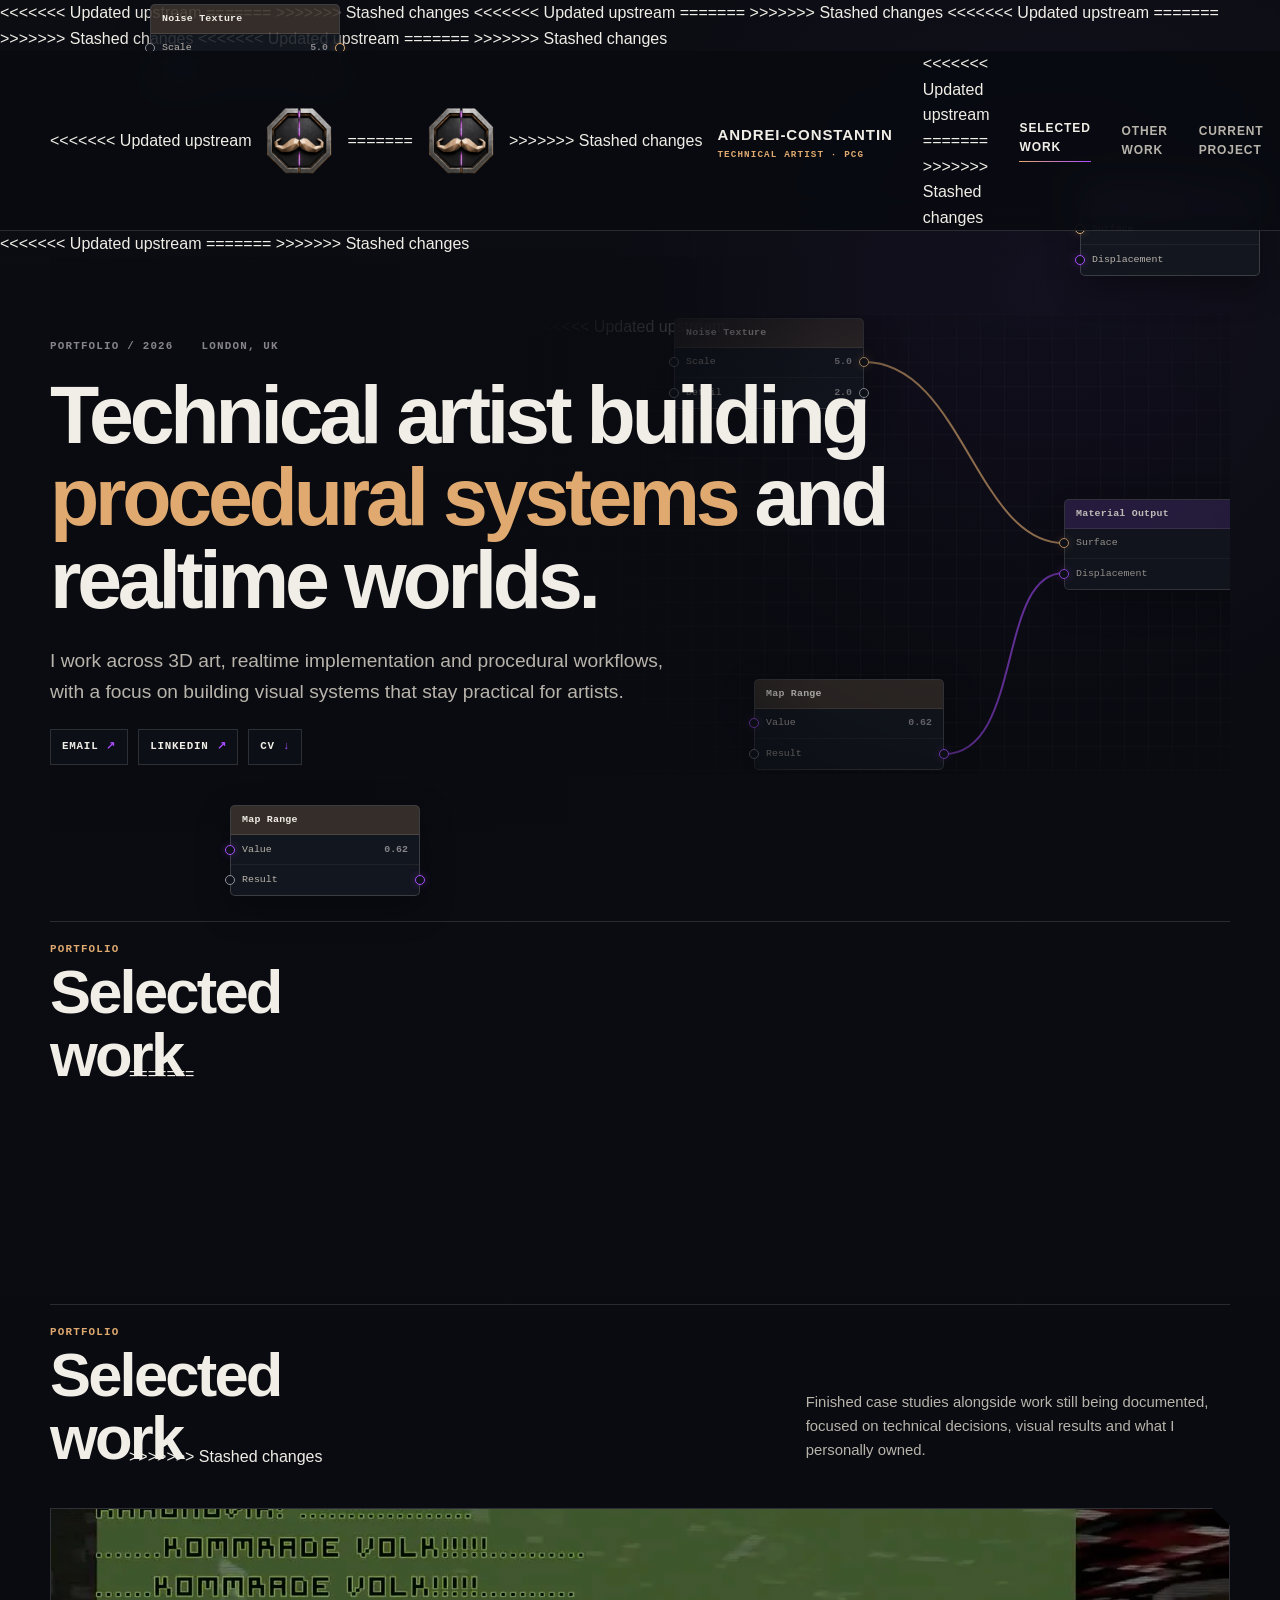
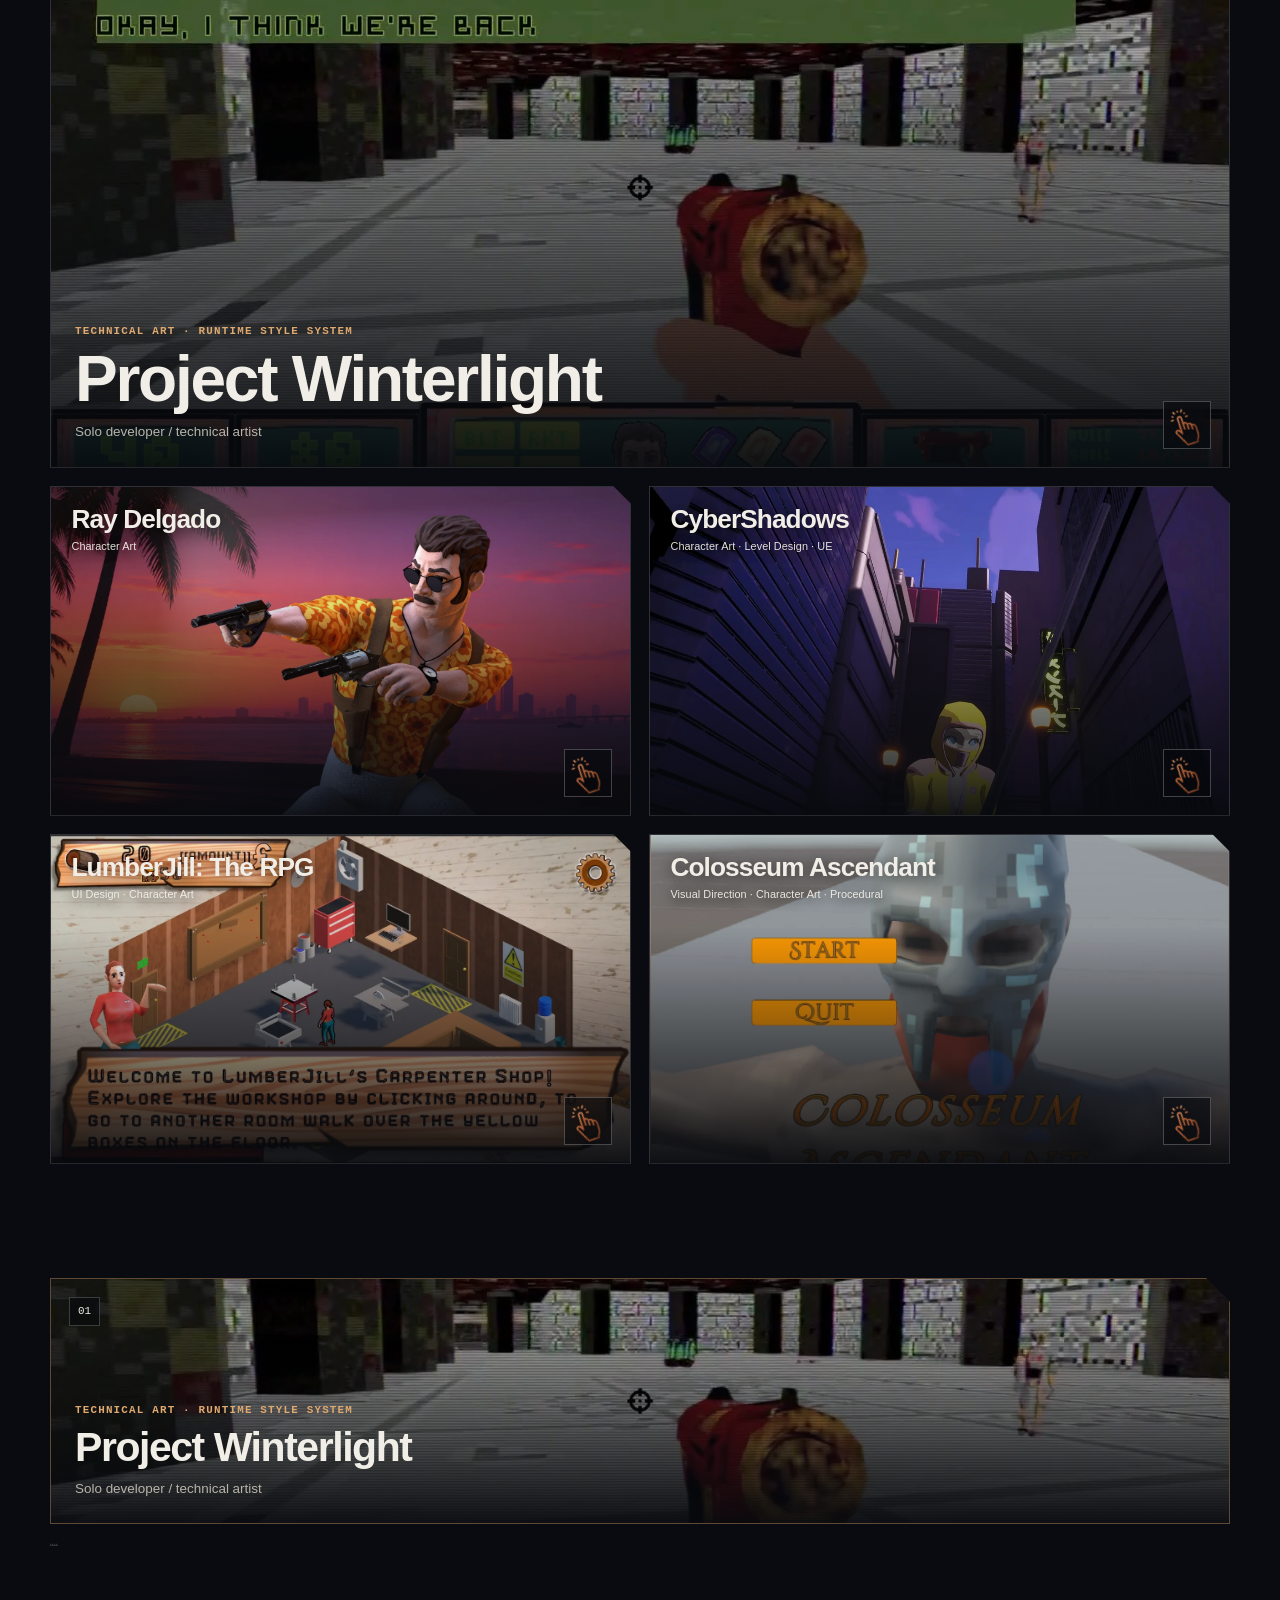
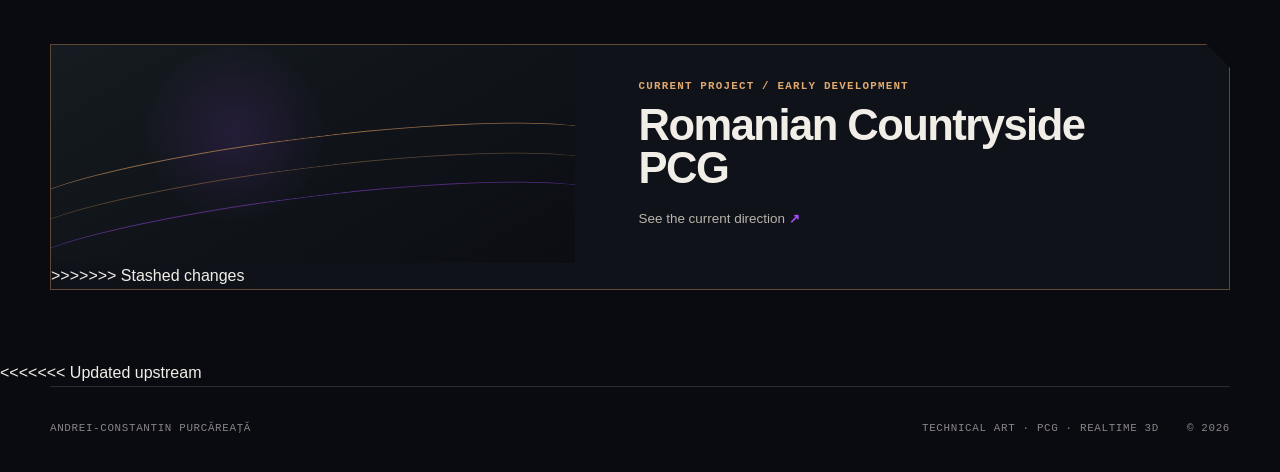
==== commit b9a98c77: "main and about complete" ====
--- a/index.html
+++ b/index.html
@@ -4,7 +4,14 @@
     <meta charset="utf-8" />
     <meta name="viewport" content="width=device-width, initial-scale=1" />
     <meta name="theme-color" content="#090b10" />
+<<<<<<< Updated upstream
     <meta name="description" content="Andrei-Constantin Purcăreață — technical artist working across procedural systems, realtime 3D and artist-facing workflows." />
+=======
+    <meta
+      name="description"
+      content="Andrei-Constantin Purcăreață — technical artist working across procedural systems, realtime 3D and artist-facing workflows."
+    />
+>>>>>>> Stashed changes
     <meta property="og:title" content="Andrei-Constantin Purcăreață — Technical Artist" />
     <meta property="og:description" content="Technical art, realtime 3D and procedural workflows with a strong art-production foundation." />
     <meta property="og:type" content="website" />
@@ -13,12 +20,20 @@
     <meta name="twitter:card" content="summary_large_image" />
     <link rel="canonical" href="https://andcns.github.io/" />
     <title>Andrei-Constantin Purcăreață — Technical Artist</title>
+<<<<<<< Updated upstream
     <link rel="stylesheet" href="./styles.css?v=10" />
+=======
+    <link rel="stylesheet" href="./styles.css?v=11" />
+>>>>>>> Stashed changes
     <link rel="stylesheet" href="./winterlight.css?v=2" />
     <link rel="stylesheet" href="./cybershadows.css?v=5" />
     <link rel="stylesheet" href="./ray-delgado.css?v=1" />
     <link rel="stylesheet" href="./lumberjill.css?v=3" />
+<<<<<<< Updated upstream
     <link rel="stylesheet" href="./colosseum-ascendant.css?v=1" />
+=======
+    <link rel="stylesheet" href="./colosseum-ascendant.css?v=2" />
+>>>>>>> Stashed changes
     <script src="./content/portfolio.js?v=16" defer></script>
     <script src="./site.js?v=11" defer></script>
     <script src="./content/winterlight.js?v=2" defer></script>
@@ -26,20 +41,37 @@
     <script src="./content/ray-delgado.js?v=4" defer></script>
     <script src="./content/lumberjill.js?v=3" defer></script>
     <script src="./content/lumberjill-final-pass.js?v=2" defer></script>
+<<<<<<< Updated upstream
     <script src="./content/colosseum-ascendant.js?v=1" defer></script>
     <script src="./content/hireability-pass.js?v=1" defer></script>
+=======
+    <script src="./content/colosseum-ascendant.js?v=3" defer></script>
+    <script src="./content/hireability-pass.js?v=3" defer></script>
+>>>>>>> Stashed changes
   </head>
   <body>
     <a class="skip-link" href="#selected-work">Skip to selected work</a>
     <header class="site-header">
       <a class="brand" href="#top" aria-label="Andrei-Constantin Purcăreață — back to top">
+<<<<<<< Updated upstream
         <span class="brand-mark" aria-hidden="true"><img src="./assets/brand/logo-transparent.webp" alt="" /></span>
+=======
+        <span class="brand-mark" aria-hidden="true">
+          <img src="./assets/brand/logo-transparent.webp" alt="" />
+        </span>
+>>>>>>> Stashed changes
         <span class="brand-copy">
           <span class="brand-name">Andrei-Constantin</span>
           <span class="brand-role">Technical Artist · PCG</span>
         </span>
       </a>
+<<<<<<< Updated upstream
       <button class="menu-toggle" type="button" aria-expanded="false" aria-controls="site-nav"><span>Menu</span></button>
+=======
+      <button class="menu-toggle" type="button" aria-expanded="false" aria-controls="site-nav">
+        <span>Menu</span>
+      </button>
+>>>>>>> Stashed changes
       <nav class="site-nav" id="site-nav" aria-label="Primary navigation">
         <a href="#selected-work" aria-current="page">Selected work</a>
         <a href="./other-work/">Other work</a>
@@ -48,7 +80,10 @@
         <a class="nav-cv" href="./assets/files/Andrei-Purcareata-CV.pdf">CV <span aria-hidden="true">↗</span></a>
       </nav>
     </header>
-
+<<<<<<< Updated upstream
+
+=======
+>>>>>>> Stashed changes
     <main id="top">
       <section class="intro shell" aria-labelledby="intro-title">
         <div class="intro-copy">
@@ -61,6 +96,7 @@
             <path class="shader-link shader-link-copper" d="M340 48 C438 48 452 229 540 229"></path>
             <path class="shader-link shader-link-violet" d="M420 440 C500 440 472 259 540 259"></path>
           </svg>
+<<<<<<< Updated upstream
           <span class="shader-node shader-node-noise"><span class="shader-node-title">Noise Texture</span><span class="shader-node-row"><i class="shader-socket socket-input"></i>Scale <b>5.0</b><i class="shader-socket socket-output socket-copper"></i></span><span class="shader-node-row"><i class="shader-socket socket-input"></i>Detail <b>2.0</b><i class="shader-socket socket-output socket-grey"></i></span></span>
           <span class="shader-node shader-node-range"><span class="shader-node-title">Map Range</span><span class="shader-node-row"><i class="shader-socket socket-input socket-violet"></i>Value <b>0.62</b></span><span class="shader-node-row"><i class="shader-socket socket-input"></i>Result<i class="shader-socket socket-output socket-violet"></i></span></span>
           <span class="shader-node shader-node-output"><span class="shader-node-title shader-node-title-output">Material Output</span><span class="shader-node-row"><i class="shader-socket socket-input socket-copper"></i>Surface</span><span class="shader-node-row"><i class="shader-socket socket-input socket-violet"></i>Displacement</span></span>
@@ -70,10 +106,36 @@
       <section class="section shell" id="selected-work" aria-labelledby="selected-title">
         <header class="section-header">
           <div><p class="technical-label">Portfolio</p><h2 id="selected-title">Selected work</h2></div>
+=======
+          <span class="shader-node shader-node-noise">
+            <span class="shader-node-title">Noise Texture</span>
+            <span class="shader-node-row"><i class="shader-socket socket-input"></i>Scale <b>5.0</b><i class="shader-socket socket-output socket-copper"></i></span>
+            <span class="shader-node-row"><i class="shader-socket socket-input"></i>Detail <b>2.0</b><i class="shader-socket socket-output socket-grey"></i></span>
+          </span>
+          <span class="shader-node shader-node-range">
+            <span class="shader-node-title">Map Range</span>
+            <span class="shader-node-row"><i class="shader-socket socket-input socket-violet"></i>Value <b>0.62</b></span>
+            <span class="shader-node-row"><i class="shader-socket socket-input"></i>Result<i class="shader-socket socket-output socket-violet"></i></span>
+          </span>
+          <span class="shader-node shader-node-output">
+            <span class="shader-node-title shader-node-title-output">Material Output</span>
+            <span class="shader-node-row"><i class="shader-socket socket-input socket-copper"></i>Surface</span>
+            <span class="shader-node-row"><i class="shader-socket socket-input socket-violet"></i>Displacement</span>
+          </span>
+        </div>
+      </section>
+      <section class="section shell" id="selected-work" aria-labelledby="selected-title">
+        <header class="section-header">
+          <div>
+            <p class="technical-label">Portfolio</p>
+            <h2 id="selected-title">Selected work</h2>
+          </div>
+>>>>>>> Stashed changes
           <p class="section-note">Finished case studies alongside work still being documented, focused on technical decisions, visual results and what I personally owned.</p>
         </header>
         <div class="selected-grid" id="selected-grid">
           <a class="selected-card selected-card-featured" href="./projects/project-winterlight/" data-project="project-winterlight" aria-label="Open Project Winterlight case study" style="color:inherit;text-decoration:none">
+<<<<<<< Updated upstream
             <span class="card-media"><img src="./assets/images/winterlight/cover.webp" alt="Project Winterlight project preview" loading="lazy" /></span><span class="card-shade"></span>
             <span class="card-copy"><span class="technical-label">Technical art · Runtime style system</span><strong>Project Winterlight</strong><span class="card-role">Solo developer / technical artist</span></span><span class="card-open" aria-hidden="true">View case study</span>
           </a>
@@ -100,14 +162,87 @@
         <a class="devlog-callout" href="./devlogs/">
           <span class="devlog-visual" aria-hidden="true"><span class="terrain-line terrain-line-a"></span><span class="terrain-line terrain-line-b"></span><span class="terrain-line terrain-line-c"></span></span>
           <span class="devlog-copy"><span class="technical-label">Current project / Early development</span><strong>Romanian Countryside PCG</strong><span>See the current direction <b aria-hidden="true">↗</b></span></span>
+=======
+            <span class="card-media"><img src="./assets/images/winterlight/cover.webp" alt="Project Winterlight project preview" loading="lazy" /></span>
+            <span class="card-shade"></span>
+            <span class="card-number">01</span>
+            <span class="card-copy"><span class="technical-label">Technical art · Runtime style system</span><strong>Project Winterlight</strong><span class="card-role">Solo developer / technical artist</span></span>
+            <span class="card-open" aria-hidden="true">View case study ↗</span>
+          </a>
+          <a class="selected-card" href="./projects/ray-delgado/" data-project="ray-delgado" aria-label="Open Ray Delgado case study" style="color:inherit;text-decoration:none">
+            <span class="card-media"><img src="./assets/images/ray-delgado/hero-card.webp" alt="Ray Delgado project preview" loading="lazy" /></span>
+            <span class="card-shade"></span>
+            <span class="card-number">02</span>
+            <span class="card-copy"><span class="technical-label">Character art · Animation pipeline</span><strong>Ray Delgado</strong><span class="card-role">Character artist · Animation integration</span></span>
+            <span class="card-open" aria-hidden="true">View case study ↗</span>
+          </a>
+          <a class="selected-card" href="./projects/cybershadows/" data-project="cybershadows" aria-label="Open CyberShadows case study" style="color:inherit;text-decoration:none">
+            <span class="card-media"><span class="pending-media" aria-label="Recovered project · Media capture pending"><span class="pending-orbit"></span><span class="technical-label">Recovered project · Media capture pending</span></span></span>
+            <span class="card-shade"></span>
+            <span class="card-number">03</span>
+            <span class="card-copy"><span class="technical-label">Unreal Engine character implementation</span><strong>CyberShadows</strong><span class="card-role">Character artist · Level assembly · Unreal integration</span></span>
+            <span class="card-open" aria-hidden="true">View case study ↗</span>
+          </a>
+          <a class="selected-card" href="./projects/lumberjill/" data-project="lumberjill" aria-label="Open LumberJill: The RPG case study" style="color:inherit;text-decoration:none">
+            <span class="card-media"><img src="./assets/images/lumberjill/ui.webp" alt="LumberJill: The RPG project preview" loading="lazy" /></span>
+            <span class="card-shade"></span>
+            <span class="card-number">04</span>
+            <span class="card-copy"><span class="technical-label">UI · Character art · Unity integration</span><strong>LumberJill: The RPG</strong><span class="card-role">UI designer · Character artist</span></span>
+            <span class="card-open" aria-hidden="true">View case study ↗</span>
+          </a>
+          <a class="selected-card" href="./projects/colosseum-ascendant/" data-project="colosseum-ascendant" aria-label="Open Colosseum Ascendant case study" style="color:inherit;text-decoration:none">
+            <span class="card-media"><img src="./assets/images/colosseum/card.webp" alt="Colosseum Ascendant project preview" loading="lazy" /></span>
+            <span class="card-shade"></span>
+            <span class="card-number">05</span>
+            <span class="card-copy"><span class="technical-label">Global Game Jam 2026 · Visual direction · Procedural workflow</span><strong>Colosseum Ascendant</strong><span class="card-role">Visual direction · Character art · Procedural environment workflow</span></span>
+            <span class="card-open" aria-hidden="true">View case study ↗</span>
+          </a>
+        </div>
+      </section>
+      <section class="shell devlog-callout-wrap" aria-label="Current development">
+        <a class="devlog-callout" href="./devlogs/">
+          <span class="devlog-visual" aria-hidden="true">
+            <span class="terrain-line terrain-line-a"></span>
+            <span class="terrain-line terrain-line-b"></span>
+            <span class="terrain-line terrain-line-c"></span>
+          </span>
+          <span class="devlog-copy">
+            <span class="technical-label">Current project / Early development</span>
+            <strong>Romanian Countryside PCG</strong>
+            <span>See the current direction <b aria-hidden="true">↗</b></span>
+          </span>
+>>>>>>> Stashed changes
         </a>
       </section>
     </main>
 
+<<<<<<< Updated upstream
     <footer class="site-footer shell"><span>Andrei-Constantin Purcăreață</span><span>Technical Art · PCG · Realtime 3D</span><span>© 2026</span></footer>
     <dialog class="project-dialog" id="project-dialog" aria-labelledby="dialog-title">
       <button class="dialog-close" type="button" aria-label="Close case study">Close <span aria-hidden="true">×</span></button>
       <div class="dialog-scroll"><div class="dialog-hero" id="dialog-hero"></div><article class="dialog-content shell"><p class="technical-label" id="dialog-label"></p><h2 id="dialog-title"></h2><p class="dialog-summary" id="dialog-summary"></p><dl class="dialog-meta" id="dialog-meta"></dl><div class="dialog-placeholder"><p class="technical-label">Case study / In progress</p><p>This project is still being documented. I am only publishing the full breakdown once the supporting media is ready.</p></div></article></div>
+=======
+    <footer class="site-footer shell">
+      <span>Andrei-Constantin Purcăreață</span>
+      <span>Technical Art · PCG · Realtime 3D</span>
+      <span>© 2026</span>
+    </footer>
+    <dialog class="project-dialog" id="project-dialog" aria-labelledby="dialog-title">
+      <button class="dialog-close" type="button" aria-label="Close case study">Close <span aria-hidden="true">×</span></button>
+      <div class="dialog-scroll">
+        <div class="dialog-hero" id="dialog-hero"></div>
+        <article class="dialog-content shell">
+          <p class="technical-label" id="dialog-label"></p>
+          <h2 id="dialog-title"></h2>
+          <p class="dialog-summary" id="dialog-summary"></p>
+          <dl class="dialog-meta" id="dialog-meta"></dl>
+          <div class="dialog-placeholder">
+            <p class="technical-label">Case study / In progress</p>
+            <p>This project is still being documented. I am only publishing the full breakdown once the supporting media is ready.</p>
+          </div>
+        </article>
+      </div>
+>>>>>>> Stashed changes
     </dialog>
   </body>
 </html>
--- a/styles.css
+++ b/styles.css
@@ -9,6 +9,8 @@
   --line-strong: rgba(241, 238, 231, 0.28);
   --copper: #c28a56;
   --copper-bright: #dfa96f;
+  --action-copper: #d3864e;
+  --action-copper-bright: #e2a16f;
   --violet: #a84cff;
   --violet-glow: rgba(168, 76, 255, 0.28);
   --shell: min(1180px, calc(100vw - 40px));
@@ -877,9 +879,9 @@
   right: 12px;
   bottom: 12px;
   padding: 6px 8px;
-  border: 1px solid rgba(255, 255, 255, 0.2);
-  background: rgba(7, 9, 13, 0.72);
-  color: var(--paper);
+  border: 1px solid color-mix(in srgb, var(--action-copper) 55%, transparent);
+  background: rgba(7, 9, 13, 0.78);
+  color: var(--action-copper);
   font-family: ui-monospace, monospace;
   font-size: 0.62rem;
   font-weight: 700;
@@ -907,7 +909,9 @@
 .zoomable-image:hover .zoom-hint,
 .zoomable-image:focus-visible .zoom-hint {
   opacity: 1;
-  border-color: var(--copper-bright);
+  border-color: var(--action-copper);
+  color: #e2a16f;
+  box-shadow: 0 0 0 1px color-mix(in srgb, var(--action-copper) 12%, transparent), 0 0 14px color-mix(in srgb, var(--action-copper) 14%, transparent);
   transform: scale(1.04);
 }
 
@@ -940,23 +944,46 @@
   grid-template-columns: repeat(2, minmax(0, 1fr));
   gap: 1px;
   margin-top: 30px;
-  background: var(--line);
-  border: 1px solid var(--line);
+  background: color-mix(in srgb, var(--action-copper) 30%, var(--line));
+  border: 1px solid color-mix(in srgb, var(--action-copper) 48%, transparent);
 }
 
 .about-links a {
+  min-height: 52px;
   display: flex;
+  align-items: center;
   justify-content: space-between;
-  gap: 12px;
-  padding: 12px 14px;
-  background: var(--ink);
-  color: var(--paper);
+  gap: 14px;
+  padding: 10px 12px 10px 14px;
+  background: color-mix(in srgb, var(--ink) 94%, var(--action-copper));
+  color: var(--action-copper);
   font-size: 0.78rem;
   font-weight: 700;
-}
-
-.about-links a:hover {
-  color: var(--violet);
+  transition: color 220ms ease, background 220ms ease, box-shadow 220ms ease;
+}
+
+.about-link-icon {
+  width: 29px;
+  height: 29px;
+  flex: 0 0 29px;
+  object-fit: contain;
+  transform: rotate(-28deg);
+  transform-origin: 58% 62%;
+  filter: drop-shadow(0 2px 4px rgba(0, 0, 0, 0.5));
+  transition: transform 240ms cubic-bezier(.2,.75,.2,1), filter 240ms ease;
+}
+
+.about-links a:hover,
+.about-links a:focus-visible {
+  color: var(--action-copper-bright);
+  background: color-mix(in srgb, var(--ink) 88%, var(--action-copper));
+  box-shadow: inset 0 0 0 1px color-mix(in srgb, var(--action-copper) 42%, transparent), 0 0 16px color-mix(in srgb, var(--action-copper) 10%, transparent);
+}
+
+.about-links a:hover .about-link-icon,
+.about-links a:focus-visible .about-link-icon {
+  transform: translate(-2px, -1px) scale(1.08) rotate(-23deg);
+  filter: drop-shadow(0 0 7px rgba(211, 134, 78, 0.38)) drop-shadow(0 2px 4px rgba(0, 0, 0, 0.45));
 }
 
 .site-footer {
--- a/styles.css
+++ b/styles.css
@@ -9,6 +9,8 @@
   --line-strong: rgba(241, 238, 231, 0.28);
   --copper: #c28a56;
   --copper-bright: #dfa96f;
+  --action-copper: #d3864e;
+  --action-copper-bright: #e2a16f;
   --violet: #a84cff;
   --violet-glow: rgba(168, 76, 255, 0.28);
   --shell: min(1180px, calc(100vw - 40px));
@@ -877,9 +879,9 @@
   right: 12px;
   bottom: 12px;
   padding: 6px 8px;
-  border: 1px solid rgba(255, 255, 255, 0.2);
-  background: rgba(7, 9, 13, 0.72);
-  color: var(--paper);
+  border: 1px solid color-mix(in srgb, var(--action-copper) 55%, transparent);
+  background: rgba(7, 9, 13, 0.78);
+  color: var(--action-copper);
   font-family: ui-monospace, monospace;
   font-size: 0.62rem;
   font-weight: 700;
@@ -907,7 +909,9 @@
 .zoomable-image:hover .zoom-hint,
 .zoomable-image:focus-visible .zoom-hint {
   opacity: 1;
-  border-color: var(--copper-bright);
+  border-color: var(--action-copper);
+  color: #e2a16f;
+  box-shadow: 0 0 0 1px color-mix(in srgb, var(--action-copper) 12%, transparent), 0 0 14px color-mix(in srgb, var(--action-copper) 14%, transparent);
   transform: scale(1.04);
 }
 
@@ -940,23 +944,46 @@
   grid-template-columns: repeat(2, minmax(0, 1fr));
   gap: 1px;
   margin-top: 30px;
-  background: var(--line);
-  border: 1px solid var(--line);
+  background: color-mix(in srgb, var(--action-copper) 30%, var(--line));
+  border: 1px solid color-mix(in srgb, var(--action-copper) 48%, transparent);
 }
 
 .about-links a {
+  min-height: 52px;
   display: flex;
+  align-items: center;
   justify-content: space-between;
-  gap: 12px;
-  padding: 12px 14px;
-  background: var(--ink);
-  color: var(--paper);
+  gap: 14px;
+  padding: 10px 12px 10px 14px;
+  background: color-mix(in srgb, var(--ink) 94%, var(--action-copper));
+  color: var(--action-copper);
   font-size: 0.78rem;
   font-weight: 700;
-}
-
-.about-links a:hover {
-  color: var(--violet);
+  transition: color 220ms ease, background 220ms ease, box-shadow 220ms ease;
+}
+
+.about-link-icon {
+  width: 29px;
+  height: 29px;
+  flex: 0 0 29px;
+  object-fit: contain;
+  transform: rotate(-28deg);
+  transform-origin: 58% 62%;
+  filter: drop-shadow(0 2px 4px rgba(0, 0, 0, 0.5));
+  transition: transform 240ms cubic-bezier(.2,.75,.2,1), filter 240ms ease;
+}
+
+.about-links a:hover,
+.about-links a:focus-visible {
+  color: var(--action-copper-bright);
+  background: color-mix(in srgb, var(--ink) 88%, var(--action-copper));
+  box-shadow: inset 0 0 0 1px color-mix(in srgb, var(--action-copper) 42%, transparent), 0 0 16px color-mix(in srgb, var(--action-copper) 10%, transparent);
+}
+
+.about-links a:hover .about-link-icon,
+.about-links a:focus-visible .about-link-icon {
+  transform: translate(-2px, -1px) scale(1.08) rotate(-23deg);
+  filter: drop-shadow(0 0 7px rgba(211, 134, 78, 0.38)) drop-shadow(0 2px 4px rgba(0, 0, 0, 0.45));
 }
 
 .site-footer {
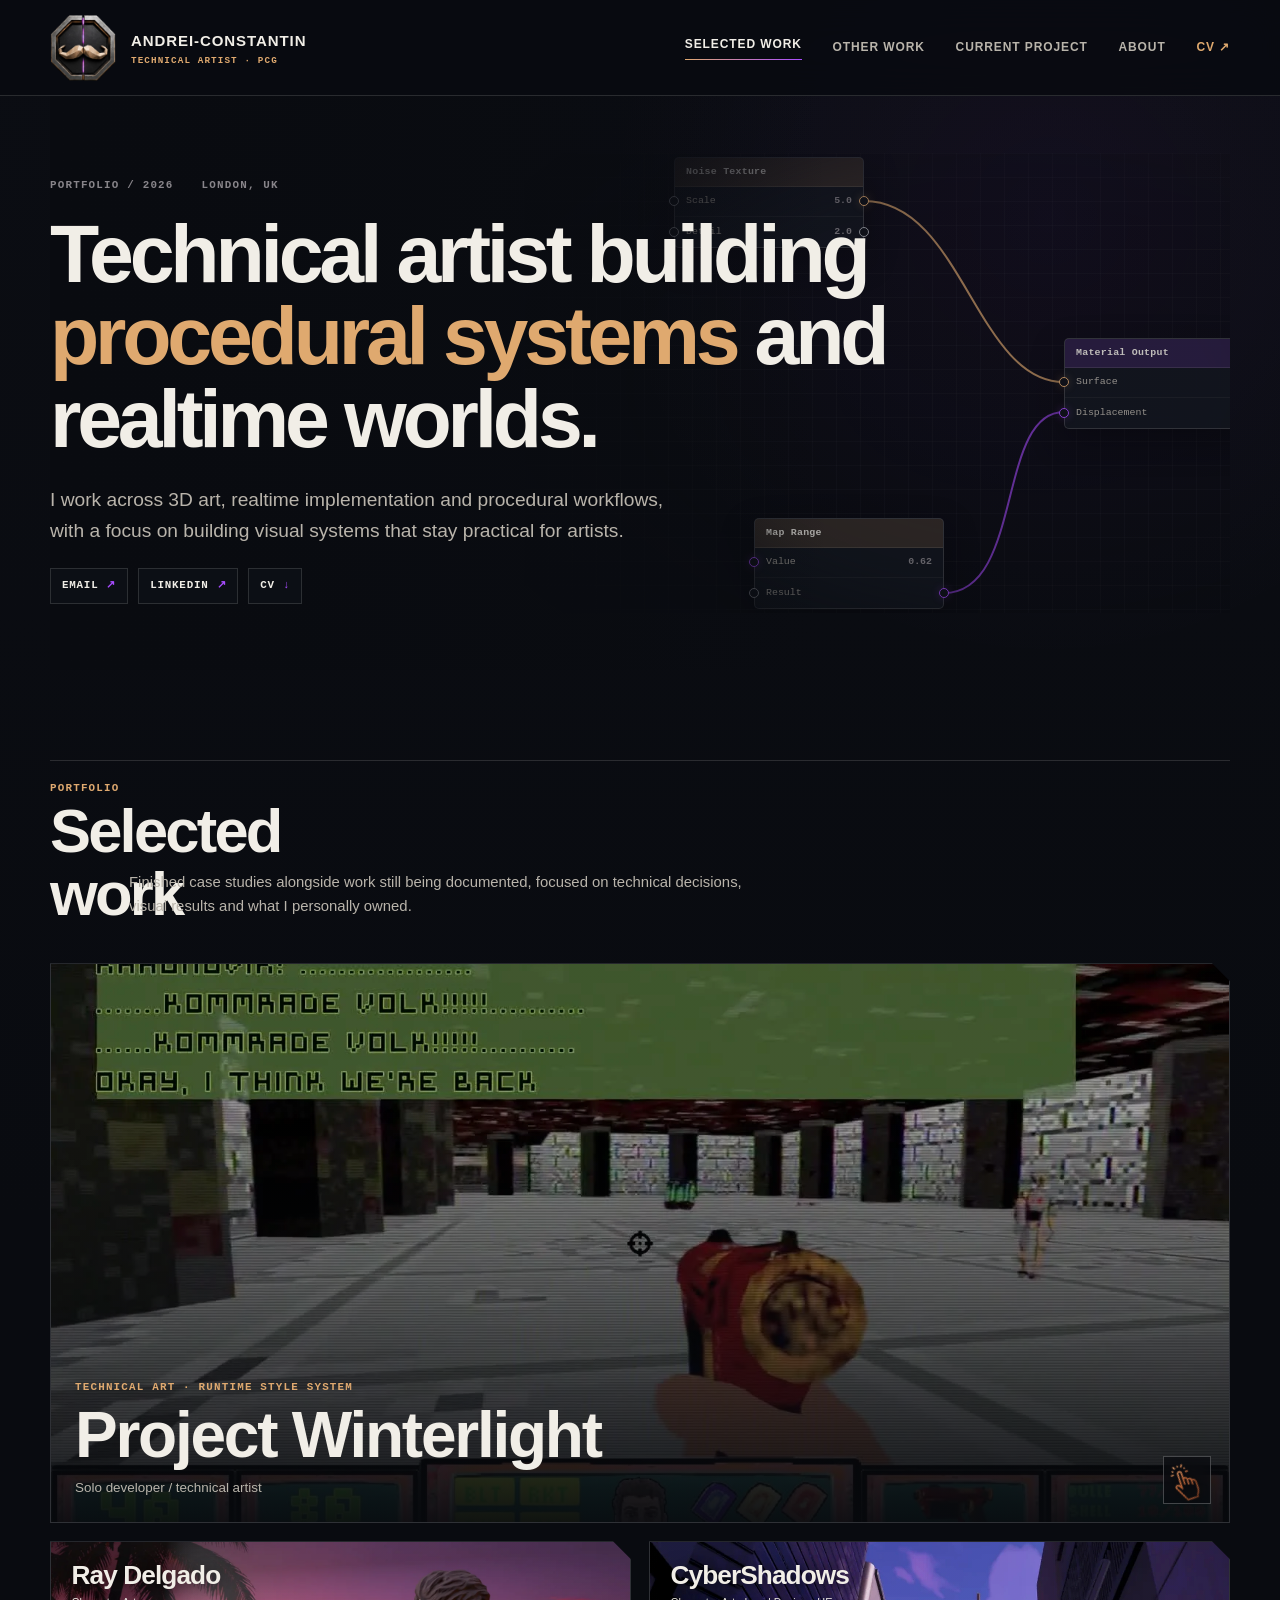
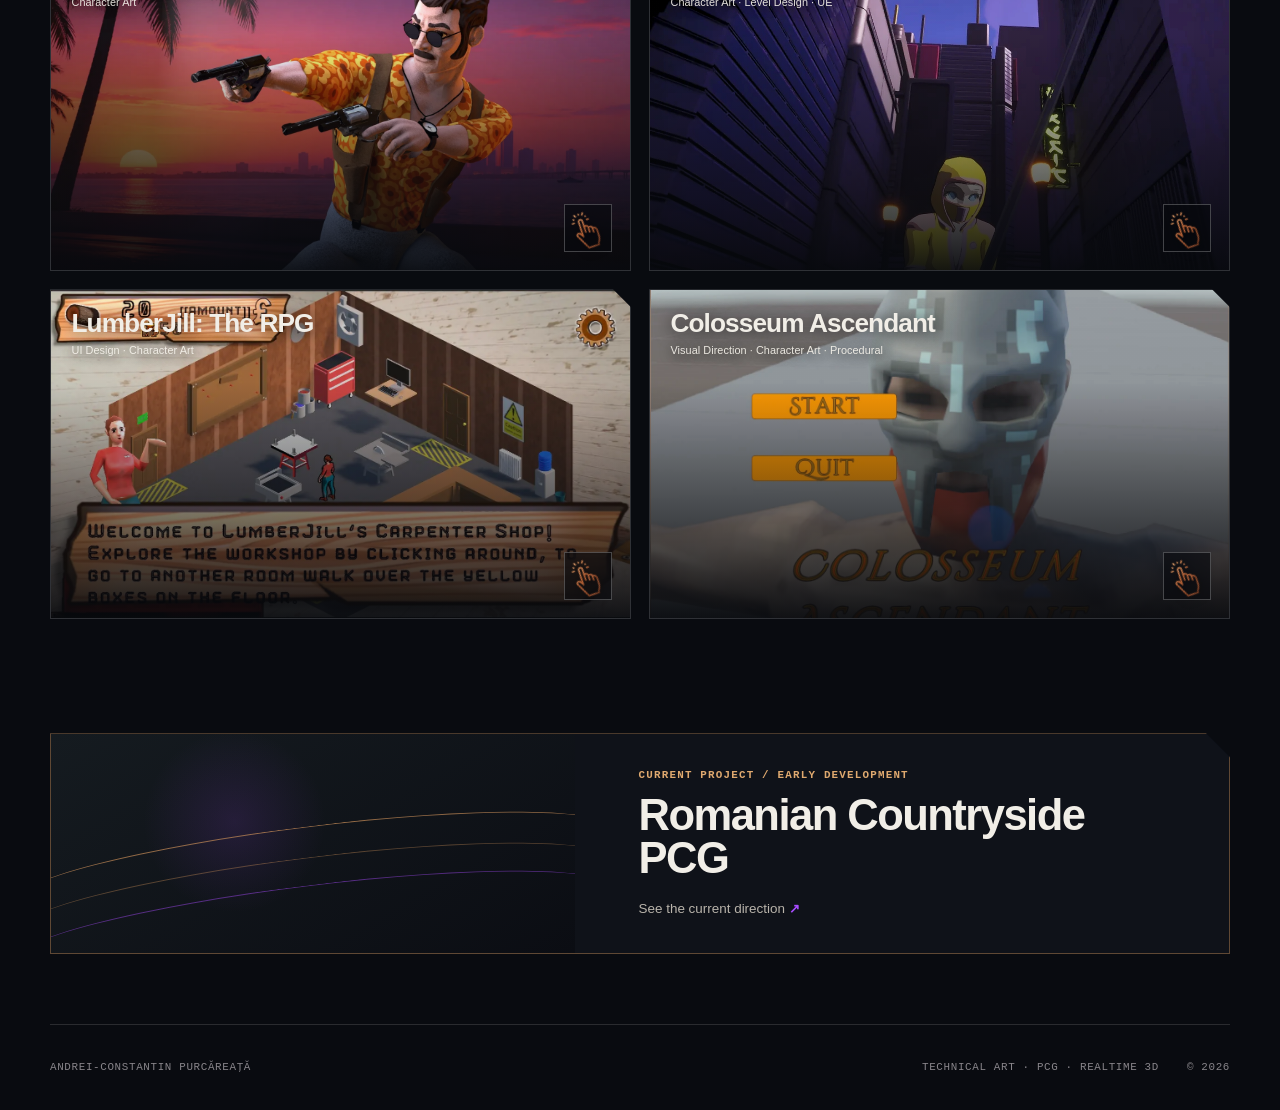
==== commit 8c75cb6e: "main and about complete" ====
--- a/index.html
+++ b/index.html
@@ -4,14 +4,10 @@
     <meta charset="utf-8" />
     <meta name="viewport" content="width=device-width, initial-scale=1" />
     <meta name="theme-color" content="#090b10" />
-<<<<<<< Updated upstream
-    <meta name="description" content="Andrei-Constantin Purcăreață — technical artist working across procedural systems, realtime 3D and artist-facing workflows." />
-=======
     <meta
       name="description"
       content="Andrei-Constantin Purcăreață — technical artist working across procedural systems, realtime 3D and artist-facing workflows."
     />
->>>>>>> Stashed changes
     <meta property="og:title" content="Andrei-Constantin Purcăreață — Technical Artist" />
     <meta property="og:description" content="Technical art, realtime 3D and procedural workflows with a strong art-production foundation." />
     <meta property="og:type" content="website" />
@@ -20,20 +16,12 @@
     <meta name="twitter:card" content="summary_large_image" />
     <link rel="canonical" href="https://andcns.github.io/" />
     <title>Andrei-Constantin Purcăreață — Technical Artist</title>
-<<<<<<< Updated upstream
-    <link rel="stylesheet" href="./styles.css?v=10" />
-=======
     <link rel="stylesheet" href="./styles.css?v=11" />
->>>>>>> Stashed changes
     <link rel="stylesheet" href="./winterlight.css?v=2" />
     <link rel="stylesheet" href="./cybershadows.css?v=5" />
     <link rel="stylesheet" href="./ray-delgado.css?v=1" />
     <link rel="stylesheet" href="./lumberjill.css?v=3" />
-<<<<<<< Updated upstream
-    <link rel="stylesheet" href="./colosseum-ascendant.css?v=1" />
-=======
     <link rel="stylesheet" href="./colosseum-ascendant.css?v=2" />
->>>>>>> Stashed changes
     <script src="./content/portfolio.js?v=16" defer></script>
     <script src="./site.js?v=11" defer></script>
     <script src="./content/winterlight.js?v=2" defer></script>
@@ -41,37 +29,24 @@
     <script src="./content/ray-delgado.js?v=4" defer></script>
     <script src="./content/lumberjill.js?v=3" defer></script>
     <script src="./content/lumberjill-final-pass.js?v=2" defer></script>
-<<<<<<< Updated upstream
-    <script src="./content/colosseum-ascendant.js?v=1" defer></script>
-    <script src="./content/hireability-pass.js?v=1" defer></script>
-=======
     <script src="./content/colosseum-ascendant.js?v=3" defer></script>
     <script src="./content/hireability-pass.js?v=3" defer></script>
->>>>>>> Stashed changes
   </head>
   <body>
     <a class="skip-link" href="#selected-work">Skip to selected work</a>
     <header class="site-header">
       <a class="brand" href="#top" aria-label="Andrei-Constantin Purcăreață — back to top">
-<<<<<<< Updated upstream
-        <span class="brand-mark" aria-hidden="true"><img src="./assets/brand/logo-transparent.webp" alt="" /></span>
-=======
         <span class="brand-mark" aria-hidden="true">
           <img src="./assets/brand/logo-transparent.webp" alt="" />
         </span>
->>>>>>> Stashed changes
         <span class="brand-copy">
           <span class="brand-name">Andrei-Constantin</span>
           <span class="brand-role">Technical Artist · PCG</span>
         </span>
       </a>
-<<<<<<< Updated upstream
-      <button class="menu-toggle" type="button" aria-expanded="false" aria-controls="site-nav"><span>Menu</span></button>
-=======
       <button class="menu-toggle" type="button" aria-expanded="false" aria-controls="site-nav">
         <span>Menu</span>
       </button>
->>>>>>> Stashed changes
       <nav class="site-nav" id="site-nav" aria-label="Primary navigation">
         <a href="#selected-work" aria-current="page">Selected work</a>
         <a href="./other-work/">Other work</a>
@@ -80,10 +55,6 @@
         <a class="nav-cv" href="./assets/files/Andrei-Purcareata-CV.pdf">CV <span aria-hidden="true">↗</span></a>
       </nav>
     </header>
-<<<<<<< Updated upstream
-
-=======
->>>>>>> Stashed changes
     <main id="top">
       <section class="intro shell" aria-labelledby="intro-title">
         <div class="intro-copy">
@@ -96,17 +67,6 @@
             <path class="shader-link shader-link-copper" d="M340 48 C438 48 452 229 540 229"></path>
             <path class="shader-link shader-link-violet" d="M420 440 C500 440 472 259 540 259"></path>
           </svg>
-<<<<<<< Updated upstream
-          <span class="shader-node shader-node-noise"><span class="shader-node-title">Noise Texture</span><span class="shader-node-row"><i class="shader-socket socket-input"></i>Scale <b>5.0</b><i class="shader-socket socket-output socket-copper"></i></span><span class="shader-node-row"><i class="shader-socket socket-input"></i>Detail <b>2.0</b><i class="shader-socket socket-output socket-grey"></i></span></span>
-          <span class="shader-node shader-node-range"><span class="shader-node-title">Map Range</span><span class="shader-node-row"><i class="shader-socket socket-input socket-violet"></i>Value <b>0.62</b></span><span class="shader-node-row"><i class="shader-socket socket-input"></i>Result<i class="shader-socket socket-output socket-violet"></i></span></span>
-          <span class="shader-node shader-node-output"><span class="shader-node-title shader-node-title-output">Material Output</span><span class="shader-node-row"><i class="shader-socket socket-input socket-copper"></i>Surface</span><span class="shader-node-row"><i class="shader-socket socket-input socket-violet"></i>Displacement</span></span>
-        </div>
-      </section>
-
-      <section class="section shell" id="selected-work" aria-labelledby="selected-title">
-        <header class="section-header">
-          <div><p class="technical-label">Portfolio</p><h2 id="selected-title">Selected work</h2></div>
-=======
           <span class="shader-node shader-node-noise">
             <span class="shader-node-title">Noise Texture</span>
             <span class="shader-node-row"><i class="shader-socket socket-input"></i>Scale <b>5.0</b><i class="shader-socket socket-output socket-copper"></i></span>
@@ -130,39 +90,10 @@
             <p class="technical-label">Portfolio</p>
             <h2 id="selected-title">Selected work</h2>
           </div>
->>>>>>> Stashed changes
           <p class="section-note">Finished case studies alongside work still being documented, focused on technical decisions, visual results and what I personally owned.</p>
         </header>
         <div class="selected-grid" id="selected-grid">
           <a class="selected-card selected-card-featured" href="./projects/project-winterlight/" data-project="project-winterlight" aria-label="Open Project Winterlight case study" style="color:inherit;text-decoration:none">
-<<<<<<< Updated upstream
-            <span class="card-media"><img src="./assets/images/winterlight/cover.webp" alt="Project Winterlight project preview" loading="lazy" /></span><span class="card-shade"></span>
-            <span class="card-copy"><span class="technical-label">Technical art · Runtime style system</span><strong>Project Winterlight</strong><span class="card-role">Solo developer / technical artist</span></span><span class="card-open" aria-hidden="true">View case study</span>
-          </a>
-          <a class="selected-card" href="./projects/ray-delgado/" data-project="ray-delgado" aria-label="Open Ray Delgado case study" style="color:inherit;text-decoration:none">
-            <span class="card-media"><img src="./assets/images/ray-delgado/hero-card.webp" alt="Ray Delgado project preview" loading="lazy" /></span><span class="card-shade"></span>
-            <span class="card-copy"><span class="technical-label">Character art · Animation pipeline</span><strong>Ray Delgado</strong><span class="card-role">Character artist · Animation integration</span></span><span class="card-open" aria-hidden="true">View case study</span>
-          </a>
-          <a class="selected-card" href="./projects/cybershadows/" data-project="cybershadows" aria-label="Open CyberShadows case study" style="color:inherit;text-decoration:none">
-            <span class="card-media"><span class="pending-media" aria-label="Recovered project · Media capture pending"><span class="pending-orbit"></span><span class="technical-label">Recovered project · Media capture pending</span></span></span><span class="card-shade"></span>
-            <span class="card-copy"><span class="technical-label">Unreal Engine character implementation</span><strong>CyberShadows</strong><span class="card-role">Character artist · Level assembly · Unreal integration</span></span><span class="card-open" aria-hidden="true">View case study</span>
-          </a>
-          <a class="selected-card" href="./projects/lumberjill/" data-project="lumberjill" aria-label="Open LumberJill: The RPG case study" style="color:inherit;text-decoration:none">
-            <span class="card-media"><img src="./assets/images/lumberjill/ui.webp" alt="LumberJill: The RPG project preview" loading="lazy" /></span><span class="card-shade"></span>
-            <span class="card-copy"><span class="technical-label">UI · Character art · Unity integration</span><strong>LumberJill: The RPG</strong><span class="card-role">UI designer · Character artist</span></span><span class="card-open" aria-hidden="true">View case study</span>
-          </a>
-          <a class="selected-card" href="./projects/colosseum-ascendant/" data-project="colosseum-ascendant" aria-label="Open Colosseum Ascendant case study" style="color:inherit;text-decoration:none">
-            <span class="card-media"><img src="./assets/images/colosseum/card.webp" alt="Colosseum Ascendant project preview" loading="lazy" /></span><span class="card-shade"></span>
-            <span class="card-copy"><span class="technical-label">Global Game Jam 2026 · Visual direction · Procedural workflow</span><strong>Colosseum Ascendant</strong><span class="card-role">Visual direction · Character art · Procedural environment workflow</span></span><span class="card-open" aria-hidden="true">View case study</span>
-          </a>
-        </div>
-      </section>
-
-      <section class="shell devlog-callout-wrap" aria-label="Current development">
-        <a class="devlog-callout" href="./devlogs/">
-          <span class="devlog-visual" aria-hidden="true"><span class="terrain-line terrain-line-a"></span><span class="terrain-line terrain-line-b"></span><span class="terrain-line terrain-line-c"></span></span>
-          <span class="devlog-copy"><span class="technical-label">Current project / Early development</span><strong>Romanian Countryside PCG</strong><span>See the current direction <b aria-hidden="true">↗</b></span></span>
-=======
             <span class="card-media"><img src="./assets/images/winterlight/cover.webp" alt="Project Winterlight project preview" loading="lazy" /></span>
             <span class="card-shade"></span>
             <span class="card-number">01</span>
@@ -211,17 +142,10 @@
             <strong>Romanian Countryside PCG</strong>
             <span>See the current direction <b aria-hidden="true">↗</b></span>
           </span>
->>>>>>> Stashed changes
         </a>
       </section>
     </main>
 
-<<<<<<< Updated upstream
-    <footer class="site-footer shell"><span>Andrei-Constantin Purcăreață</span><span>Technical Art · PCG · Realtime 3D</span><span>© 2026</span></footer>
-    <dialog class="project-dialog" id="project-dialog" aria-labelledby="dialog-title">
-      <button class="dialog-close" type="button" aria-label="Close case study">Close <span aria-hidden="true">×</span></button>
-      <div class="dialog-scroll"><div class="dialog-hero" id="dialog-hero"></div><article class="dialog-content shell"><p class="technical-label" id="dialog-label"></p><h2 id="dialog-title"></h2><p class="dialog-summary" id="dialog-summary"></p><dl class="dialog-meta" id="dialog-meta"></dl><div class="dialog-placeholder"><p class="technical-label">Case study / In progress</p><p>This project is still being documented. I am only publishing the full breakdown once the supporting media is ready.</p></div></article></div>
-=======
     <footer class="site-footer shell">
       <span>Andrei-Constantin Purcăreață</span>
       <span>Technical Art · PCG · Realtime 3D</span>
@@ -242,7 +166,6 @@
           </div>
         </article>
       </div>
->>>>>>> Stashed changes
     </dialog>
   </body>
 </html>
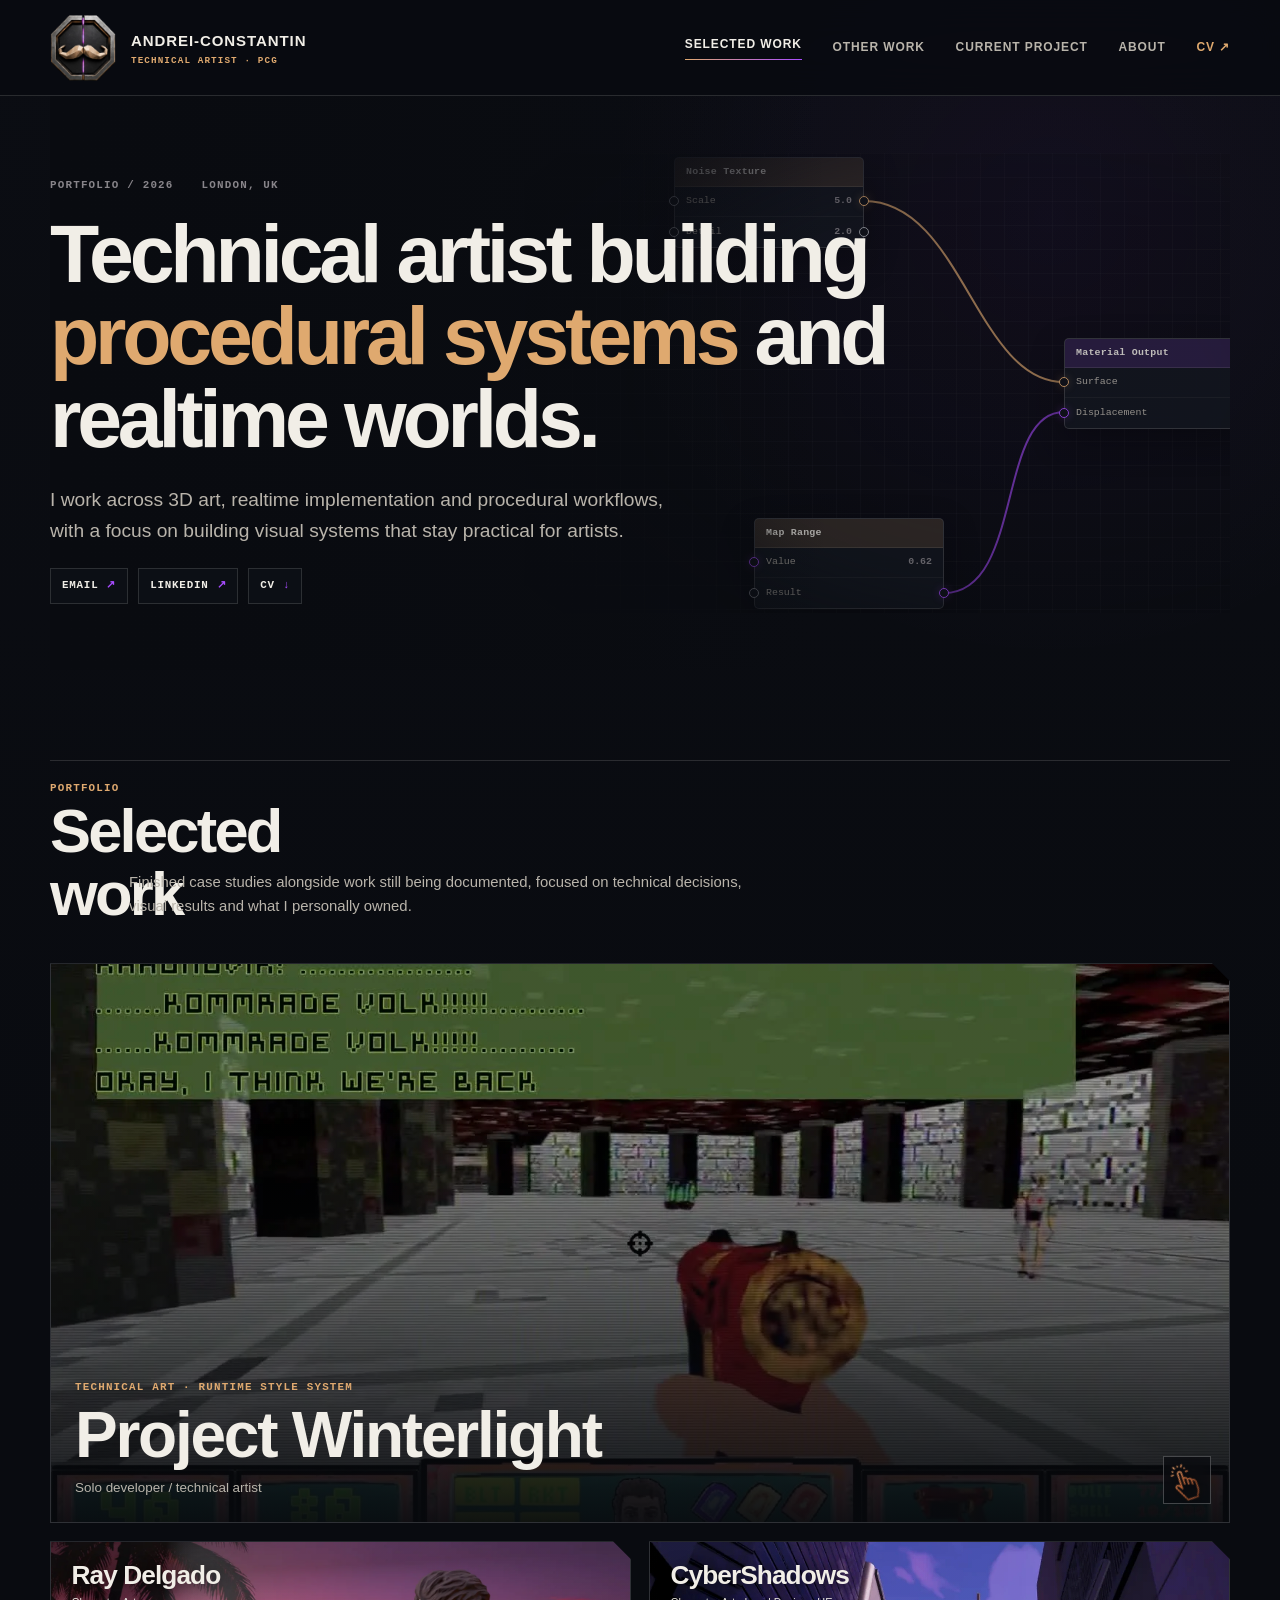
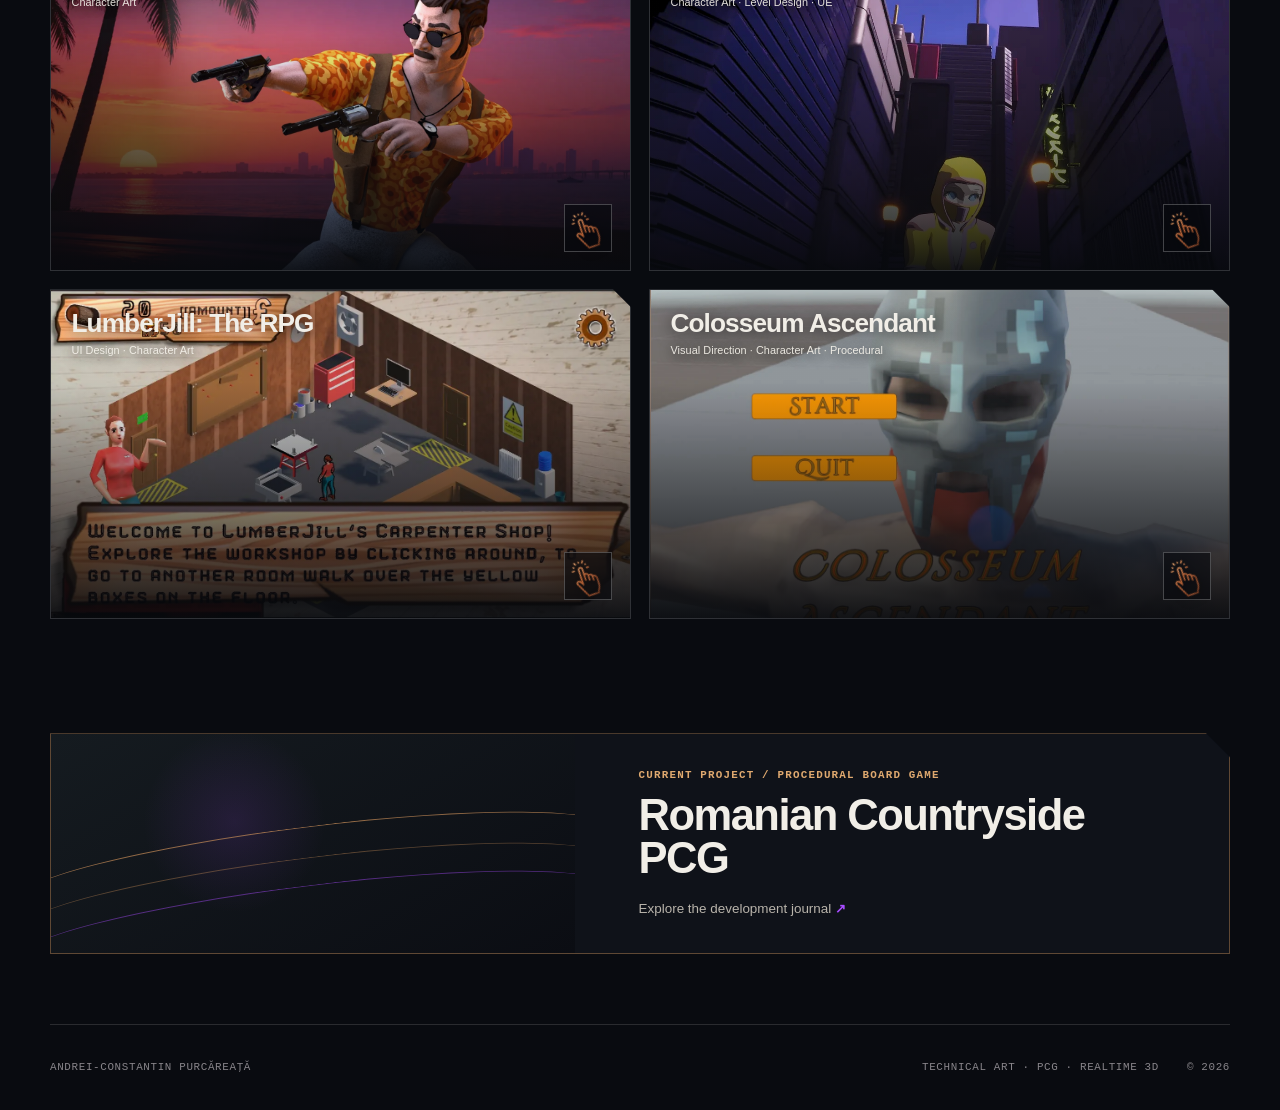
==== commit 4fae6c0f: "Give Romanian PCG homepage callout a village-cutout image slot" ====
--- a/index.html
+++ b/index.html
@@ -16,7 +16,7 @@
     <meta name="twitter:card" content="summary_large_image" />
     <link rel="canonical" href="https://andcns.github.io/" />
     <title>Andrei-Constantin Purcăreață — Technical Artist</title>
-    <link rel="stylesheet" href="./styles.css?v=11" />
+    <link rel="stylesheet" href="./styles.css?v=11" /><link rel="stylesheet" href="./devlogs/pcg.css?v=1" />
     <link rel="stylesheet" href="./winterlight.css?v=2" />
     <link rel="stylesheet" href="./cybershadows.css?v=5" />
     <link rel="stylesheet" href="./ray-delgado.css?v=1" />
@@ -132,15 +132,15 @@
       </section>
       <section class="shell devlog-callout-wrap" aria-label="Current development">
         <a class="devlog-callout" href="./devlogs/">
-          <span class="devlog-visual" aria-hidden="true">
+          <span class="devlog-visual" aria-hidden="true"><img class="pcg-village" src="./assets/images/romanian-pcg/village-cutout.webp" alt="" loading="lazy" onerror="this.remove()">
             <span class="terrain-line terrain-line-a"></span>
             <span class="terrain-line terrain-line-b"></span>
             <span class="terrain-line terrain-line-c"></span>
           </span>
           <span class="devlog-copy">
-            <span class="technical-label">Current project / Early development</span>
+            <span class="technical-label">Current project / Procedural board game</span>
             <strong>Romanian Countryside PCG</strong>
-            <span>See the current direction <b aria-hidden="true">↗</b></span>
+            <span>Explore the development journal <b aria-hidden="true">↗</b></span>
           </span>
         </a>
       </section>
--- a/devlogs/pcg.css
+++ b/devlogs/pcg.css
@@ -0,0 +1 @@
+.pcg-hero{padding-bottom:32px}.pcg-hero .intro-summary{max-width:740px}.pcg-overview{display:grid;grid-template-columns:repeat(3,minmax(0,1fr));gap:1px;border:1px solid var(--line);background:var(--line);margin:0 0 48px}.pcg-overview>div{background:var(--ink-raised);padding:22px}.pcg-overview strong{display:block;font-size:1.05rem;margin-top:7px}.pcg-overview .technical-label{color:var(--copper-bright)}.pcg-entries{border-top:1px solid var(--line)}.pcg-entry{border-bottom:1px solid var(--line)}.pcg-toggle{width:100%;display:grid;grid-template-columns:78px minmax(0,1fr) auto;align-items:center;gap:22px;text-align:left;border:0;background:transparent;padding:30px 10px;cursor:pointer;transition:background .2s}.pcg-toggle:hover,.pcg-toggle[aria-expanded=true]{background:rgba(194,138,86,.055)}.pcg-index{font-family:ui-monospace,monospace;color:var(--copper-bright);font-size:.78rem}.pcg-toggle-title{display:block;font-family:var(--display);font-weight:750;letter-spacing:-.03em;font-size:clamp(1.5rem,3vw,2.5rem);line-height:1.16}.pcg-toggle-date{display:block;margin-top:8px;color:var(--muted);font-family:ui-monospace,monospace;font-size:.68rem;letter-spacing:.075em;text-transform:uppercase}.pcg-toggle-symbol{font-size:1.6rem;color:var(--copper);transition:transform .2s}.pcg-toggle[aria-expanded=true] .pcg-toggle-symbol{transform:rotate(45deg)}.pcg-panel[hidden]{display:none}.pcg-article{padding:12px max(10px,6vw) 70px max(10px,6vw);max-width:1050px}.pcg-article h3{font-family:var(--display);font-size:clamp(1.4rem,2.5vw,2.1rem);letter-spacing:-.02em;margin:44px 0 12px}.pcg-article p{max-width:780px;color:var(--paper-soft)}.pcg-article strong{color:var(--paper)}.pcg-media{margin:28px 0 35px}.pcg-media img{width:100%;height:auto;display:block;border:1px solid var(--line);background:var(--ink-soft)}.pcg-media figcaption{font-size:.7rem;color:var(--muted);font-family:ui-monospace,monospace;letter-spacing:.025em;margin-top:10px}.pcg-gallery{display:grid;grid-template-columns:repeat(3,1fr);gap:10px;margin:25px 0 40px}.pcg-gallery figure{margin:0}.pcg-gallery img{aspect-ratio:4/3;object-fit:cover;width:100%;border:1px solid var(--line)}.pcg-gallery figcaption{font-size:.68rem;color:var(--muted);margin-top:8px}.pcg-article .pcg-lede{font-size:1.16rem;color:var(--paper);line-height:1.65}.pcg-callout{margin-top:48px;padding:22px;border-left:2px solid var(--copper);background:var(--ink-raised)}.pcg-callout p{margin:0}.devlog-visual img.pcg-village{position:absolute;inset:0;width:100%;height:100%;object-fit:contain;object-position:center bottom;filter:drop-shadow(0 10px 12px rgba(0,0,0,.45));z-index:1}.devlog-callout:has(.pcg-village) .terrain-line{opacity:.24}@media(max-width:700px){.pcg-overview{grid-template-columns:1fr}.pcg-toggle{grid-template-columns:42px minmax(0,1fr) 25px;gap:10px;padding:22px 4px}.pcg-gallery{grid-template-columns:1fr}.pcg-gallery img{aspect-ratio:16/9}.pcg-article{padding:10px 3px 45px}}
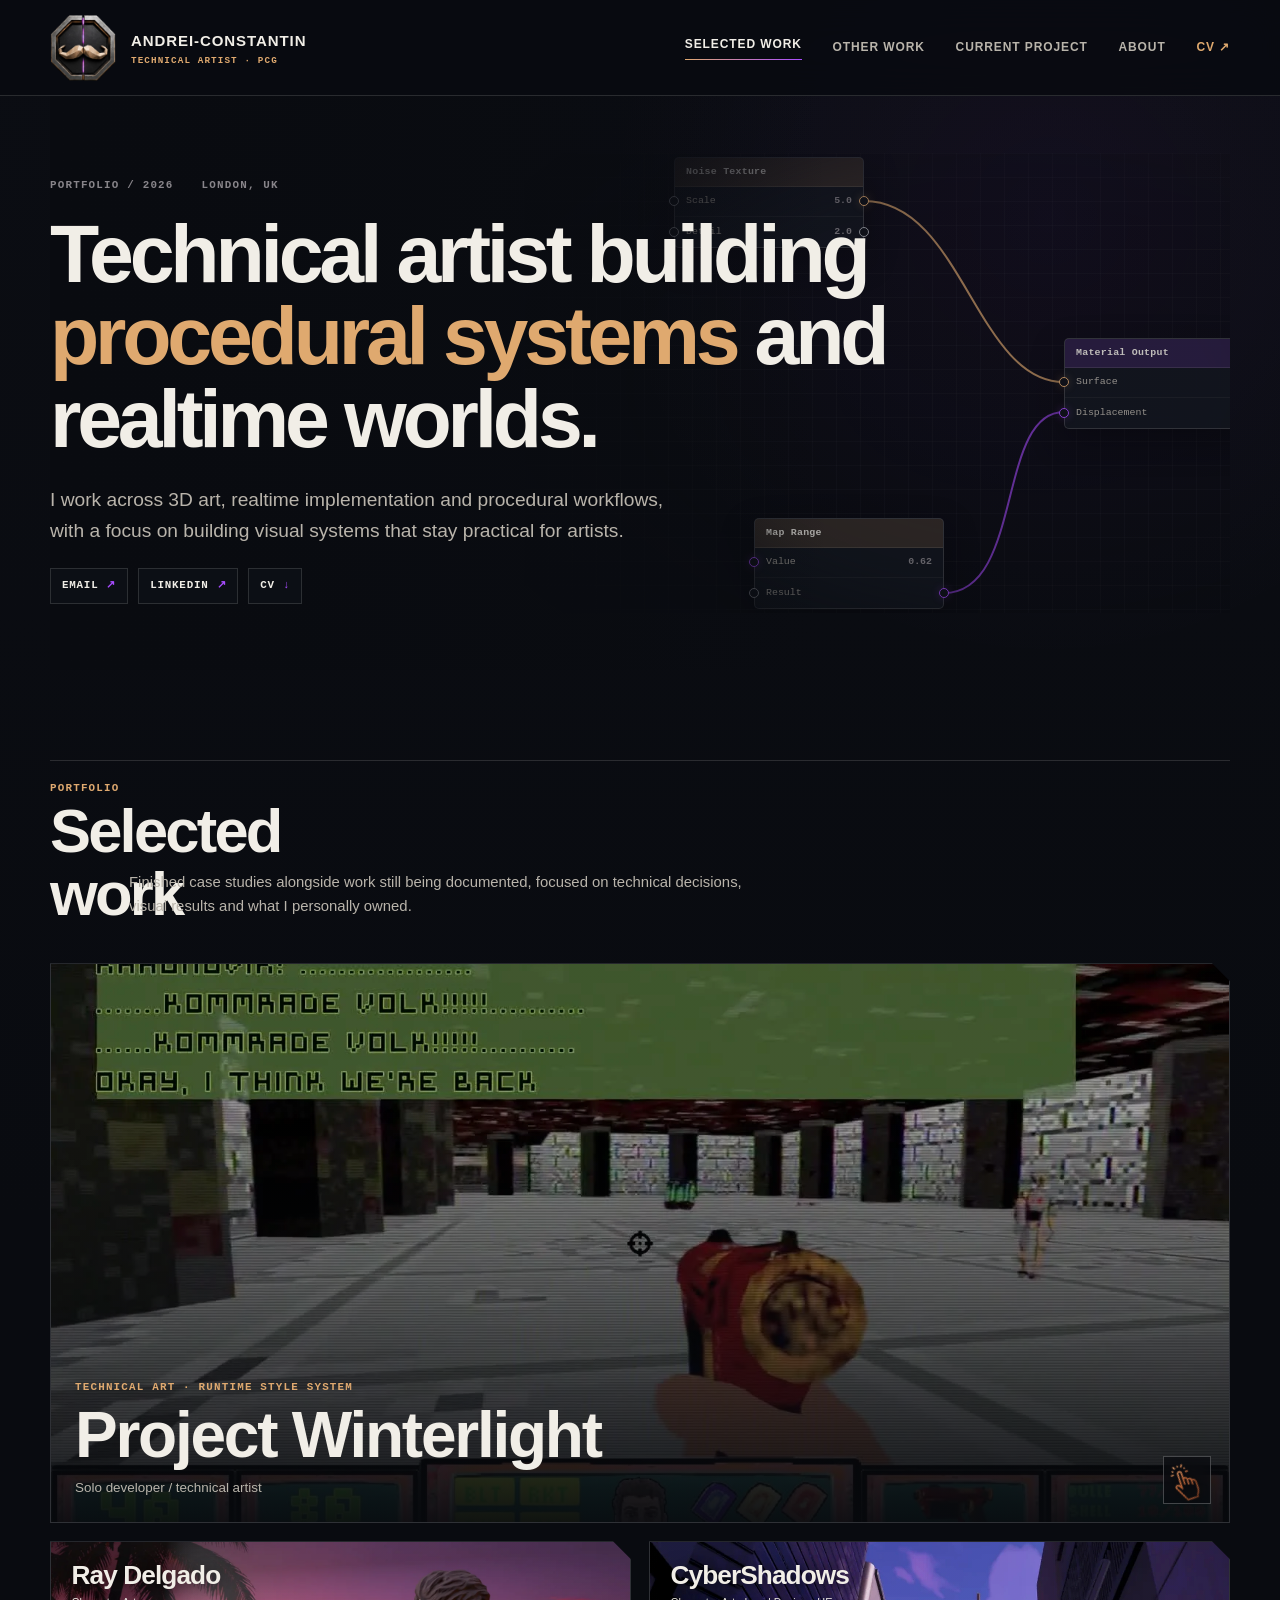
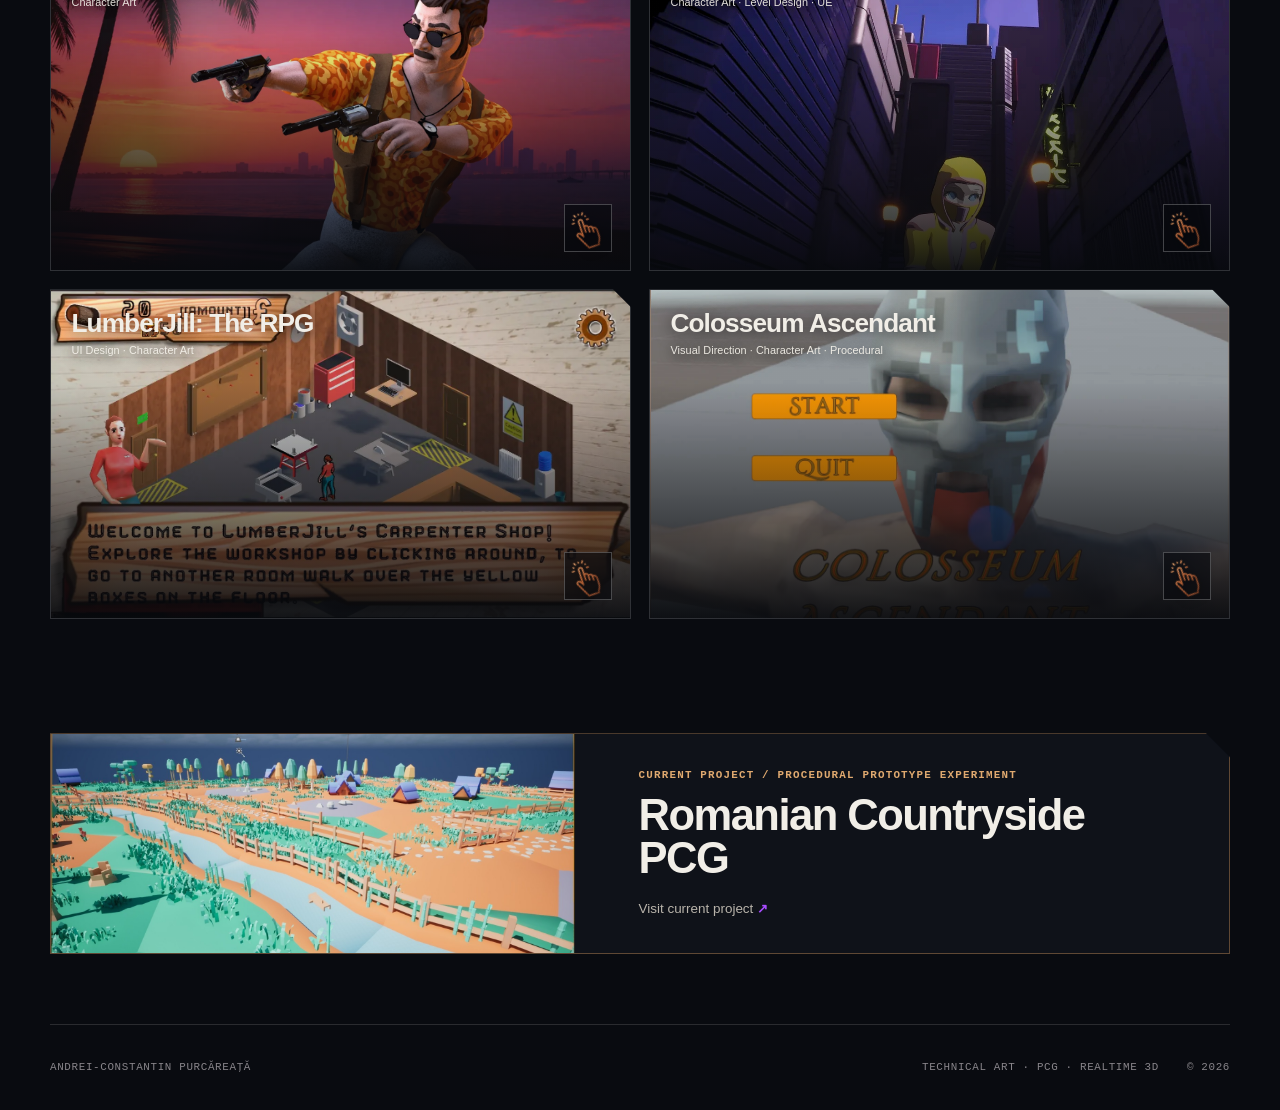
==== commit d5202a78: "Refine Romanian PCG preview, devlog layout and prototype authorship" ====
--- a/index.html
+++ b/index.html
@@ -1,171 +1,169 @@
-<!doctype html>
-<html lang="en">
-  <head>
-    <meta charset="utf-8" />
-    <meta name="viewport" content="width=device-width, initial-scale=1" />
-    <meta name="theme-color" content="#090b10" />
-    <meta
-      name="description"
-      content="Andrei-Constantin Purcăreață — technical artist working across procedural systems, realtime 3D and artist-facing workflows."
-    />
-    <meta property="og:title" content="Andrei-Constantin Purcăreață — Technical Artist" />
-    <meta property="og:description" content="Technical art, realtime 3D and procedural workflows with a strong art-production foundation." />
-    <meta property="og:type" content="website" />
-    <meta property="og:url" content="https://andcns.github.io/" />
-    <meta property="og:image" content="https://andcns.github.io/assets/images/winterlight/cover.webp" />
-    <meta name="twitter:card" content="summary_large_image" />
-    <link rel="canonical" href="https://andcns.github.io/" />
-    <title>Andrei-Constantin Purcăreață — Technical Artist</title>
-    <link rel="stylesheet" href="./styles.css?v=11" /><link rel="stylesheet" href="./devlogs/pcg.css?v=1" />
-    <link rel="stylesheet" href="./winterlight.css?v=2" />
-    <link rel="stylesheet" href="./cybershadows.css?v=5" />
-    <link rel="stylesheet" href="./ray-delgado.css?v=1" />
-    <link rel="stylesheet" href="./lumberjill.css?v=3" />
-    <link rel="stylesheet" href="./colosseum-ascendant.css?v=2" />
-    <script src="./content/portfolio.js?v=16" defer></script>
-    <script src="./site.js?v=11" defer></script>
-    <script src="./content/winterlight.js?v=2" defer></script>
-    <script src="./content/cybershadows.js?v=5" defer></script>
-    <script src="./content/ray-delgado.js?v=4" defer></script>
-    <script src="./content/lumberjill.js?v=3" defer></script>
-    <script src="./content/lumberjill-final-pass.js?v=2" defer></script>
-    <script src="./content/colosseum-ascendant.js?v=3" defer></script>
-    <script src="./content/hireability-pass.js?v=3" defer></script>
-  </head>
-  <body>
-    <a class="skip-link" href="#selected-work">Skip to selected work</a>
-    <header class="site-header">
-      <a class="brand" href="#top" aria-label="Andrei-Constantin Purcăreață — back to top">
-        <span class="brand-mark" aria-hidden="true">
-          <img src="./assets/brand/logo-transparent.webp" alt="" />
-        </span>
-        <span class="brand-copy">
-          <span class="brand-name">Andrei-Constantin</span>
-          <span class="brand-role">Technical Artist · PCG</span>
-        </span>
-      </a>
-      <button class="menu-toggle" type="button" aria-expanded="false" aria-controls="site-nav">
-        <span>Menu</span>
-      </button>
-      <nav class="site-nav" id="site-nav" aria-label="Primary navigation">
-        <a href="#selected-work" aria-current="page">Selected work</a>
-        <a href="./other-work/">Other work</a>
-        <a href="./devlogs/">Current project</a>
-        <a href="./about/">About</a>
-        <a class="nav-cv" href="./assets/files/Andrei-Purcareata-CV.pdf">CV <span aria-hidden="true">↗</span></a>
-      </nav>
-    </header>
-    <main id="top">
-      <section class="intro shell" aria-labelledby="intro-title">
-        <div class="intro-copy">
-          <p class="technical-label"><span>Portfolio / 2026</span><span>London, UK</span></p>
-          <h1 id="intro-title">Technical artist building <em>procedural systems</em> and realtime worlds.</h1>
-          <p class="intro-summary">I work across 3D art, realtime implementation and procedural workflows, with a focus on building visual systems that stay practical for artists.</p>
-        </div>
-        <div class="intro-signal shader-graph" aria-hidden="true">
-          <svg class="shader-links" viewBox="0 0 740 460" preserveAspectRatio="none">
-            <path class="shader-link shader-link-copper" d="M340 48 C438 48 452 229 540 229"></path>
-            <path class="shader-link shader-link-violet" d="M420 440 C500 440 472 259 540 259"></path>
-          </svg>
-          <span class="shader-node shader-node-noise">
-            <span class="shader-node-title">Noise Texture</span>
-            <span class="shader-node-row"><i class="shader-socket socket-input"></i>Scale <b>5.0</b><i class="shader-socket socket-output socket-copper"></i></span>
-            <span class="shader-node-row"><i class="shader-socket socket-input"></i>Detail <b>2.0</b><i class="shader-socket socket-output socket-grey"></i></span>
-          </span>
-          <span class="shader-node shader-node-range">
-            <span class="shader-node-title">Map Range</span>
-            <span class="shader-node-row"><i class="shader-socket socket-input socket-violet"></i>Value <b>0.62</b></span>
-            <span class="shader-node-row"><i class="shader-socket socket-input"></i>Result<i class="shader-socket socket-output socket-violet"></i></span>
-          </span>
-          <span class="shader-node shader-node-output">
-            <span class="shader-node-title shader-node-title-output">Material Output</span>
-            <span class="shader-node-row"><i class="shader-socket socket-input socket-copper"></i>Surface</span>
-            <span class="shader-node-row"><i class="shader-socket socket-input socket-violet"></i>Displacement</span>
-          </span>
-        </div>
-      </section>
-      <section class="section shell" id="selected-work" aria-labelledby="selected-title">
-        <header class="section-header">
-          <div>
-            <p class="technical-label">Portfolio</p>
-            <h2 id="selected-title">Selected work</h2>
-          </div>
-          <p class="section-note">Finished case studies alongside work still being documented, focused on technical decisions, visual results and what I personally owned.</p>
-        </header>
-        <div class="selected-grid" id="selected-grid">
-          <a class="selected-card selected-card-featured" href="./projects/project-winterlight/" data-project="project-winterlight" aria-label="Open Project Winterlight case study" style="color:inherit;text-decoration:none">
-            <span class="card-media"><img src="./assets/images/winterlight/cover.webp" alt="Project Winterlight project preview" loading="lazy" /></span>
-            <span class="card-shade"></span>
-            <span class="card-number">01</span>
-            <span class="card-copy"><span class="technical-label">Technical art · Runtime style system</span><strong>Project Winterlight</strong><span class="card-role">Solo developer / technical artist</span></span>
-            <span class="card-open" aria-hidden="true">View case study ↗</span>
-          </a>
-          <a class="selected-card" href="./projects/ray-delgado/" data-project="ray-delgado" aria-label="Open Ray Delgado case study" style="color:inherit;text-decoration:none">
-            <span class="card-media"><img src="./assets/images/ray-delgado/hero-card.webp" alt="Ray Delgado project preview" loading="lazy" /></span>
-            <span class="card-shade"></span>
-            <span class="card-number">02</span>
-            <span class="card-copy"><span class="technical-label">Character art · Animation pipeline</span><strong>Ray Delgado</strong><span class="card-role">Character artist · Animation integration</span></span>
-            <span class="card-open" aria-hidden="true">View case study ↗</span>
-          </a>
-          <a class="selected-card" href="./projects/cybershadows/" data-project="cybershadows" aria-label="Open CyberShadows case study" style="color:inherit;text-decoration:none">
-            <span class="card-media"><span class="pending-media" aria-label="Recovered project · Media capture pending"><span class="pending-orbit"></span><span class="technical-label">Recovered project · Media capture pending</span></span></span>
-            <span class="card-shade"></span>
-            <span class="card-number">03</span>
-            <span class="card-copy"><span class="technical-label">Unreal Engine character implementation</span><strong>CyberShadows</strong><span class="card-role">Character artist · Level assembly · Unreal integration</span></span>
-            <span class="card-open" aria-hidden="true">View case study ↗</span>
-          </a>
-          <a class="selected-card" href="./projects/lumberjill/" data-project="lumberjill" aria-label="Open LumberJill: The RPG case study" style="color:inherit;text-decoration:none">
-            <span class="card-media"><img src="./assets/images/lumberjill/ui.webp" alt="LumberJill: The RPG project preview" loading="lazy" /></span>
-            <span class="card-shade"></span>
-            <span class="card-number">04</span>
-            <span class="card-copy"><span class="technical-label">UI · Character art · Unity integration</span><strong>LumberJill: The RPG</strong><span class="card-role">UI designer · Character artist</span></span>
-            <span class="card-open" aria-hidden="true">View case study ↗</span>
-          </a>
-          <a class="selected-card" href="./projects/colosseum-ascendant/" data-project="colosseum-ascendant" aria-label="Open Colosseum Ascendant case study" style="color:inherit;text-decoration:none">
-            <span class="card-media"><img src="./assets/images/colosseum/card.webp" alt="Colosseum Ascendant project preview" loading="lazy" /></span>
-            <span class="card-shade"></span>
-            <span class="card-number">05</span>
-            <span class="card-copy"><span class="technical-label">Global Game Jam 2026 · Visual direction · Procedural workflow</span><strong>Colosseum Ascendant</strong><span class="card-role">Visual direction · Character art · Procedural environment workflow</span></span>
-            <span class="card-open" aria-hidden="true">View case study ↗</span>
-          </a>
-        </div>
-      </section>
-      <section class="shell devlog-callout-wrap" aria-label="Current development">
-        <a class="devlog-callout" href="./devlogs/">
-          <span class="devlog-visual" aria-hidden="true"><img class="pcg-village" src="./assets/images/romanian-pcg/village-cutout.webp" alt="" loading="lazy" onerror="this.remove()">
-            <span class="terrain-line terrain-line-a"></span>
-            <span class="terrain-line terrain-line-b"></span>
-            <span class="terrain-line terrain-line-c"></span>
-          </span>
-          <span class="devlog-copy">
-            <span class="technical-label">Current project / Procedural board game</span>
-            <strong>Romanian Countryside PCG</strong>
-            <span>Explore the development journal <b aria-hidden="true">↗</b></span>
-          </span>
-        </a>
-      </section>
-    </main>
-
-    <footer class="site-footer shell">
-      <span>Andrei-Constantin Purcăreață</span>
-      <span>Technical Art · PCG · Realtime 3D</span>
-      <span>© 2026</span>
-    </footer>
-    <dialog class="project-dialog" id="project-dialog" aria-labelledby="dialog-title">
-      <button class="dialog-close" type="button" aria-label="Close case study">Close <span aria-hidden="true">×</span></button>
-      <div class="dialog-scroll">
-        <div class="dialog-hero" id="dialog-hero"></div>
-        <article class="dialog-content shell">
-          <p class="technical-label" id="dialog-label"></p>
-          <h2 id="dialog-title"></h2>
-          <p class="dialog-summary" id="dialog-summary"></p>
-          <dl class="dialog-meta" id="dialog-meta"></dl>
-          <div class="dialog-placeholder">
-            <p class="technical-label">Case study / In progress</p>
-            <p>This project is still being documented. I am only publishing the full breakdown once the supporting media is ready.</p>
-          </div>
-        </article>
-      </div>
-    </dialog>
-  </body>
-</html>+<!doctype html>
+<html lang="en">
+  <head>
+    <meta charset="utf-8" />
+    <meta name="viewport" content="width=device-width, initial-scale=1" />
+    <meta name="theme-color" content="#090b10" />
+    <meta
+      name="description"
+      content="Andrei-Constantin Purcăreață — technical artist working across procedural systems, realtime 3D and artist-facing workflows."
+    />
+    <meta property="og:title" content="Andrei-Constantin Purcăreață — Technical Artist" />
+    <meta property="og:description" content="Technical art, realtime 3D and procedural workflows with a strong art-production foundation." />
+    <meta property="og:type" content="website" />
+    <meta property="og:url" content="https://andcns.github.io/" />
+    <meta property="og:image" content="https://andcns.github.io/assets/images/winterlight/cover.webp" />
+    <meta name="twitter:card" content="summary_large_image" />
+    <link rel="canonical" href="https://andcns.github.io/" />
+    <title>Andrei-Constantin Purcăreață — Technical Artist</title>
+    <link rel="stylesheet" href="./styles.css?v=11" /><link rel="stylesheet" href="./devlogs/pcg.css?v=2" />
+    <link rel="stylesheet" href="./winterlight.css?v=2" />
+    <link rel="stylesheet" href="./cybershadows.css?v=5" />
+    <link rel="stylesheet" href="./ray-delgado.css?v=1" />
+    <link rel="stylesheet" href="./lumberjill.css?v=3" />
+    <link rel="stylesheet" href="./colosseum-ascendant.css?v=2" />
+    <script src="./content/portfolio.js?v=16" defer></script>
+    <script src="./site.js?v=11" defer></script>
+    <script src="./content/winterlight.js?v=2" defer></script>
+    <script src="./content/cybershadows.js?v=5" defer></script>
+    <script src="./content/ray-delgado.js?v=4" defer></script>
+    <script src="./content/lumberjill.js?v=3" defer></script>
+    <script src="./content/lumberjill-final-pass.js?v=2" defer></script>
+    <script src="./content/colosseum-ascendant.js?v=3" defer></script>
+    <script src="./content/hireability-pass.js?v=3" defer></script>
+  </head>
+  <body>
+    <a class="skip-link" href="#selected-work">Skip to selected work</a>
+    <header class="site-header">
+      <a class="brand" href="#top" aria-label="Andrei-Constantin Purcăreață — back to top">
+        <span class="brand-mark" aria-hidden="true">
+          <img src="./assets/brand/logo-transparent.webp" alt="" />
+        </span>
+        <span class="brand-copy">
+          <span class="brand-name">Andrei-Constantin</span>
+          <span class="brand-role">Technical Artist · PCG</span>
+        </span>
+      </a>
+      <button class="menu-toggle" type="button" aria-expanded="false" aria-controls="site-nav">
+        <span>Menu</span>
+      </button>
+      <nav class="site-nav" id="site-nav" aria-label="Primary navigation">
+        <a href="#selected-work" aria-current="page">Selected work</a>
+        <a href="./other-work/">Other work</a>
+        <a href="./devlogs/">Current project</a>
+        <a href="./about/">About</a>
+        <a class="nav-cv" href="./assets/files/Andrei-Purcareata-CV.pdf">CV <span aria-hidden="true">↗</span></a>
+      </nav>
+    </header>
+    <main id="top">
+      <section class="intro shell" aria-labelledby="intro-title">
+        <div class="intro-copy">
+          <p class="technical-label"><span>Portfolio / 2026</span><span>London, UK</span></p>
+          <h1 id="intro-title">Technical artist building <em>procedural systems</em> and realtime worlds.</h1>
+          <p class="intro-summary">I work across 3D art, realtime implementation and procedural workflows, with a focus on building visual systems that stay practical for artists.</p>
+        </div>
+        <div class="intro-signal shader-graph" aria-hidden="true">
+          <svg class="shader-links" viewBox="0 0 740 460" preserveAspectRatio="none">
+            <path class="shader-link shader-link-copper" d="M340 48 C438 48 452 229 540 229"></path>
+            <path class="shader-link shader-link-violet" d="M420 440 C500 440 472 259 540 259"></path>
+          </svg>
+          <span class="shader-node shader-node-noise">
+            <span class="shader-node-title">Noise Texture</span>
+            <span class="shader-node-row"><i class="shader-socket socket-input"></i>Scale <b>5.0</b><i class="shader-socket socket-output socket-copper"></i></span>
+            <span class="shader-node-row"><i class="shader-socket socket-input"></i>Detail <b>2.0</b><i class="shader-socket socket-output socket-grey"></i></span>
+          </span>
+          <span class="shader-node shader-node-range">
+            <span class="shader-node-title">Map Range</span>
+            <span class="shader-node-row"><i class="shader-socket socket-input socket-violet"></i>Value <b>0.62</b></span>
+            <span class="shader-node-row"><i class="shader-socket socket-input"></i>Result<i class="shader-socket socket-output socket-violet"></i></span>
+          </span>
+          <span class="shader-node shader-node-output">
+            <span class="shader-node-title shader-node-title-output">Material Output</span>
+            <span class="shader-node-row"><i class="shader-socket socket-input socket-copper"></i>Surface</span>
+            <span class="shader-node-row"><i class="shader-socket socket-input socket-violet"></i>Displacement</span>
+          </span>
+        </div>
+      </section>
+      <section class="section shell" id="selected-work" aria-labelledby="selected-title">
+        <header class="section-header">
+          <div>
+            <p class="technical-label">Portfolio</p>
+            <h2 id="selected-title">Selected work</h2>
+          </div>
+          <p class="section-note">Finished case studies alongside work still being documented, focused on technical decisions, visual results and what I personally owned.</p>
+        </header>
+        <div class="selected-grid" id="selected-grid">
+          <a class="selected-card selected-card-featured" href="./projects/project-winterlight/" data-project="project-winterlight" aria-label="Open Project Winterlight case study" style="color:inherit;text-decoration:none">
+            <span class="card-media"><img src="./assets/images/winterlight/cover.webp" alt="Project Winterlight project preview" loading="lazy" /></span>
+            <span class="card-shade"></span>
+            <span class="card-number">01</span>
+            <span class="card-copy"><span class="technical-label">Technical art · Runtime style system</span><strong>Project Winterlight</strong><span class="card-role">Solo developer / technical artist</span></span>
+            <span class="card-open" aria-hidden="true">View case study ↗</span>
+          </a>
+          <a class="selected-card" href="./projects/ray-delgado/" data-project="ray-delgado" aria-label="Open Ray Delgado case study" style="color:inherit;text-decoration:none">
+            <span class="card-media"><img src="./assets/images/ray-delgado/hero-card.webp" alt="Ray Delgado project preview" loading="lazy" /></span>
+            <span class="card-shade"></span>
+            <span class="card-number">02</span>
+            <span class="card-copy"><span class="technical-label">Character art · Animation pipeline</span><strong>Ray Delgado</strong><span class="card-role">Character artist · Animation integration</span></span>
+            <span class="card-open" aria-hidden="true">View case study ↗</span>
+          </a>
+          <a class="selected-card" href="./projects/cybershadows/" data-project="cybershadows" aria-label="Open CyberShadows case study" style="color:inherit;text-decoration:none">
+            <span class="card-media"><span class="pending-media" aria-label="Recovered project · Media capture pending"><span class="pending-orbit"></span><span class="technical-label">Recovered project · Media capture pending</span></span></span>
+            <span class="card-shade"></span>
+            <span class="card-number">03</span>
+            <span class="card-copy"><span class="technical-label">Unreal Engine character implementation</span><strong>CyberShadows</strong><span class="card-role">Character artist · Level assembly · Unreal integration</span></span>
+            <span class="card-open" aria-hidden="true">View case study ↗</span>
+          </a>
+          <a class="selected-card" href="./projects/lumberjill/" data-project="lumberjill" aria-label="Open LumberJill: The RPG case study" style="color:inherit;text-decoration:none">
+            <span class="card-media"><img src="./assets/images/lumberjill/ui.webp" alt="LumberJill: The RPG project preview" loading="lazy" /></span>
+            <span class="card-shade"></span>
+            <span class="card-number">04</span>
+            <span class="card-copy"><span class="technical-label">UI · Character art · Unity integration</span><strong>LumberJill: The RPG</strong><span class="card-role">UI designer · Character artist</span></span>
+            <span class="card-open" aria-hidden="true">View case study ↗</span>
+          </a>
+          <a class="selected-card" href="./projects/colosseum-ascendant/" data-project="colosseum-ascendant" aria-label="Open Colosseum Ascendant case study" style="color:inherit;text-decoration:none">
+            <span class="card-media"><img src="./assets/images/colosseum/card.webp" alt="Colosseum Ascendant project preview" loading="lazy" /></span>
+            <span class="card-shade"></span>
+            <span class="card-number">05</span>
+            <span class="card-copy"><span class="technical-label">Global Game Jam 2026 · Visual direction · Procedural workflow</span><strong>Colosseum Ascendant</strong><span class="card-role">Visual direction · Character art · Procedural environment workflow</span></span>
+            <span class="card-open" aria-hidden="true">View case study ↗</span>
+          </a>
+        </div>
+      </section>
+      <section class="shell devlog-callout-wrap" aria-label="Current development">
+        <a class="devlog-callout pcg-preview" href="./devlogs/">
+          <span class="devlog-visual" aria-hidden="true">
+            <img class="pcg-preview-photo" src="./devlog-03-routes.jpg" alt="" loading="lazy">
+          </span>
+          <span class="devlog-copy">
+            <span class="technical-label">Current project / Procedural prototype experiment</span>
+            <strong>Romanian Countryside PCG</strong>
+            <span>Visit current project <b aria-hidden="true">↗</b></span>
+          </span>
+        </a>
+      </section>
+    </main>
+
+    <footer class="site-footer shell">
+      <span>Andrei-Constantin Purcăreață</span>
+      <span>Technical Art · PCG · Realtime 3D</span>
+      <span>© 2026</span>
+    </footer>
+    <dialog class="project-dialog" id="project-dialog" aria-labelledby="dialog-title">
+      <button class="dialog-close" type="button" aria-label="Close case study">Close <span aria-hidden="true">×</span></button>
+      <div class="dialog-scroll">
+        <div class="dialog-hero" id="dialog-hero"></div>
+        <article class="dialog-content shell">
+          <p class="technical-label" id="dialog-label"></p>
+          <h2 id="dialog-title"></h2>
+          <p class="dialog-summary" id="dialog-summary"></p>
+          <dl class="dialog-meta" id="dialog-meta"></dl>
+          <div class="dialog-placeholder">
+            <p class="technical-label">Case study / In progress</p>
+            <p>This project is still being documented. I am only publishing the full breakdown once the supporting media is ready.</p>
+          </div>
+        </article>
+      </div>
+    </dialog>
+  </body>
+</html>
--- a/devlogs/pcg.css
+++ b/devlogs/pcg.css
@@ -1 +1,29 @@
-.pcg-hero{padding-bottom:32px}.pcg-hero .intro-summary{max-width:740px}.pcg-overview{display:grid;grid-template-columns:repeat(3,minmax(0,1fr));gap:1px;border:1px solid var(--line);background:var(--line);margin:0 0 48px}.pcg-overview>div{background:var(--ink-raised);padding:22px}.pcg-overview strong{display:block;font-size:1.05rem;margin-top:7px}.pcg-overview .technical-label{color:var(--copper-bright)}.pcg-entries{border-top:1px solid var(--line)}.pcg-entry{border-bottom:1px solid var(--line)}.pcg-toggle{width:100%;display:grid;grid-template-columns:78px minmax(0,1fr) auto;align-items:center;gap:22px;text-align:left;border:0;background:transparent;padding:30px 10px;cursor:pointer;transition:background .2s}.pcg-toggle:hover,.pcg-toggle[aria-expanded=true]{background:rgba(194,138,86,.055)}.pcg-index{font-family:ui-monospace,monospace;color:var(--copper-bright);font-size:.78rem}.pcg-toggle-title{display:block;font-family:var(--display);font-weight:750;letter-spacing:-.03em;font-size:clamp(1.5rem,3vw,2.5rem);line-height:1.16}.pcg-toggle-date{display:block;margin-top:8px;color:var(--muted);font-family:ui-monospace,monospace;font-size:.68rem;letter-spacing:.075em;text-transform:uppercase}.pcg-toggle-symbol{font-size:1.6rem;color:var(--copper);transition:transform .2s}.pcg-toggle[aria-expanded=true] .pcg-toggle-symbol{transform:rotate(45deg)}.pcg-panel[hidden]{display:none}.pcg-article{padding:12px max(10px,6vw) 70px max(10px,6vw);max-width:1050px}.pcg-article h3{font-family:var(--display);font-size:clamp(1.4rem,2.5vw,2.1rem);letter-spacing:-.02em;margin:44px 0 12px}.pcg-article p{max-width:780px;color:var(--paper-soft)}.pcg-article strong{color:var(--paper)}.pcg-media{margin:28px 0 35px}.pcg-media img{width:100%;height:auto;display:block;border:1px solid var(--line);background:var(--ink-soft)}.pcg-media figcaption{font-size:.7rem;color:var(--muted);font-family:ui-monospace,monospace;letter-spacing:.025em;margin-top:10px}.pcg-gallery{display:grid;grid-template-columns:repeat(3,1fr);gap:10px;margin:25px 0 40px}.pcg-gallery figure{margin:0}.pcg-gallery img{aspect-ratio:4/3;object-fit:cover;width:100%;border:1px solid var(--line)}.pcg-gallery figcaption{font-size:.68rem;color:var(--muted);margin-top:8px}.pcg-article .pcg-lede{font-size:1.16rem;color:var(--paper);line-height:1.65}.pcg-callout{margin-top:48px;padding:22px;border-left:2px solid var(--copper);background:var(--ink-raised)}.pcg-callout p{margin:0}.devlog-visual img.pcg-village{position:absolute;inset:0;width:100%;height:100%;object-fit:contain;object-position:center bottom;filter:drop-shadow(0 10px 12px rgba(0,0,0,.45));z-index:1}.devlog-callout:has(.pcg-village) .terrain-line{opacity:.24}@media(max-width:700px){.pcg-overview{grid-template-columns:1fr}.pcg-toggle{grid-template-columns:42px minmax(0,1fr) 25px;gap:10px;padding:22px 4px}.pcg-gallery{grid-template-columns:1fr}.pcg-gallery img{aspect-ratio:16/9}.pcg-article{padding:10px 3px 45px}}+.pcg-hero{padding-bottom:32px}.pcg-hero .intro-summary{max-width:740px}.pcg-overview{display:grid;grid-template-columns:repeat(3,minmax(0,1fr));gap:1px;border:1px solid var(--line);background:var(--line);margin:0 0 48px}.pcg-overview>div{background:var(--ink-raised);padding:22px}.pcg-overview strong{display:block;font-size:1.05rem;margin-top:7px}.pcg-overview .technical-label{color:var(--copper-bright)}.pcg-entries{border-top:1px solid var(--line)}.pcg-entry{border-bottom:1px solid var(--line)}.pcg-toggle{width:100%;display:grid;grid-template-columns:78px minmax(0,1fr) auto;align-items:center;gap:22px;text-align:left;border:0;background:transparent;padding:30px 10px;cursor:pointer;transition:background .2s}.pcg-toggle:hover,.pcg-toggle[aria-expanded=true]{background:rgba(194,138,86,.055)}.pcg-index{font-family:ui-monospace,monospace;color:var(--copper-bright);font-size:.78rem}.pcg-toggle-title{display:block;font-family:var(--display);font-weight:750;letter-spacing:-.03em;font-size:clamp(1.5rem,3vw,2.5rem);line-height:1.16}.pcg-toggle-date{display:block;margin-top:8px;color:var(--muted);font-family:ui-monospace,monospace;font-size:.68rem;letter-spacing:.075em;text-transform:uppercase}.pcg-toggle-symbol{font-size:1.6rem;color:var(--copper);transition:transform .2s}.pcg-toggle[aria-expanded=true] .pcg-toggle-symbol{transform:rotate(45deg)}.pcg-panel[hidden]{display:none}.pcg-article{padding:12px max(10px,6vw) 70px max(10px,6vw);max-width:1050px}.pcg-article h3{font-family:var(--display);font-size:clamp(1.4rem,2.5vw,2.1rem);letter-spacing:-.02em;margin:44px 0 12px}.pcg-article p{max-width:780px;color:var(--paper-soft)}.pcg-article strong{color:var(--paper)}.pcg-media{margin:28px 0 35px}.pcg-media img{width:100%;height:auto;display:block;border:1px solid var(--line);background:var(--ink-soft)}.pcg-media figcaption{font-size:.7rem;color:var(--muted);font-family:ui-monospace,monospace;letter-spacing:.025em;margin-top:10px}.pcg-gallery{display:grid;grid-template-columns:repeat(3,1fr);gap:10px;margin:25px 0 40px}.pcg-gallery figure{margin:0}.pcg-gallery img{aspect-ratio:4/3;object-fit:cover;width:100%;border:1px solid var(--line)}.pcg-gallery figcaption{font-size:.68rem;color:var(--muted);margin-top:8px}.pcg-article .pcg-lede{font-size:1.16rem;color:var(--paper);line-height:1.65}.pcg-callout{margin-top:48px;padding:22px;border-left:2px solid var(--copper);background:var(--ink-raised)}.pcg-callout p{margin:0}@media(max-width:700px){.pcg-overview{grid-template-columns:1fr}.pcg-toggle{grid-template-columns:64px minmax(0,1fr) 25px;gap:10px;padding:22px 4px}.pcg-gallery{grid-template-columns:1fr}.pcg-gallery img{aspect-ratio:16/9}.pcg-article{padding:10px 3px 45px}}
+/* Keep the full viewport capture visible without editorial thumbnail cropping. */
+.pcg-gallery img,.pcg-media img{height:auto!important;aspect-ratio:auto!important;object-fit:contain!important;max-height:none!important;cursor:zoom-in}
+.pcg-gallery img:focus-visible,.pcg-media img:focus-visible{outline:2px solid var(--copper-bright);outline-offset:3px}
+.pcg-photo-viewer{position:fixed;inset:0;z-index:9999;display:none;flex-direction:column;background:rgba(3,4,8,.98);color:var(--paper)}.pcg-photo-viewer.is-open{display:flex}.pcg-photo-toolbar{display:flex;align-items:center;gap:9px;padding:12px 16px;background:var(--ink-raised);border-bottom:1px solid var(--line)}.pcg-photo-toolbar span{font-size:.7rem;color:var(--paper-soft);margin-right:auto}.pcg-photo-toolbar button{background:var(--ink-soft);color:var(--paper);border:1px solid var(--line-strong);padding:7px 11px;cursor:pointer}.pcg-photo-stage{position:relative;flex:1;min-height:0;overflow:hidden;touch-action:none;cursor:grab}.pcg-photo-stage:active{cursor:grabbing}.pcg-photo-stage img{position:absolute;left:50%;top:50%;max-width:none;max-height:none;transform-origin:center;pointer-events:none;user-select:none}.pcg-photo-hint{padding:9px;text-align:center;color:var(--muted);font:11px ui-monospace,monospace}
+/* The journal header has two children; it does not use the site's index column. */
+.pcg-log-header {
+  grid-template-columns: minmax(0, 1.2fr) minmax(0, .8fr);
+}
+.pcg-log-header > * { min-width: 0; }
+.pcg-log-header .section-note { grid-column: auto; }
+.pcg-index { white-space: nowrap; }
+.pcg-preview .pcg-preview-photo {
+  position: absolute;
+  inset: 0;
+  width: 100%;
+  height: 100%;
+  object-fit: cover;
+  object-position: center;
+}
+@media (max-width: 900px) {
+  .pcg-log-header { grid-template-columns: minmax(0, 1fr); gap: 16px; }
+  .pcg-log-header .section-note { margin: 0; }
+}
+@media (max-width: 620px) {
+  .pcg-preview { grid-template-rows: auto auto; }
+  .pcg-preview .devlog-visual { grid-row: 1; aspect-ratio: 16 / 9; min-height: 0; }
+  .pcg-preview .devlog-copy { grid-row: 2; background: var(--ink-raised); }
+}
